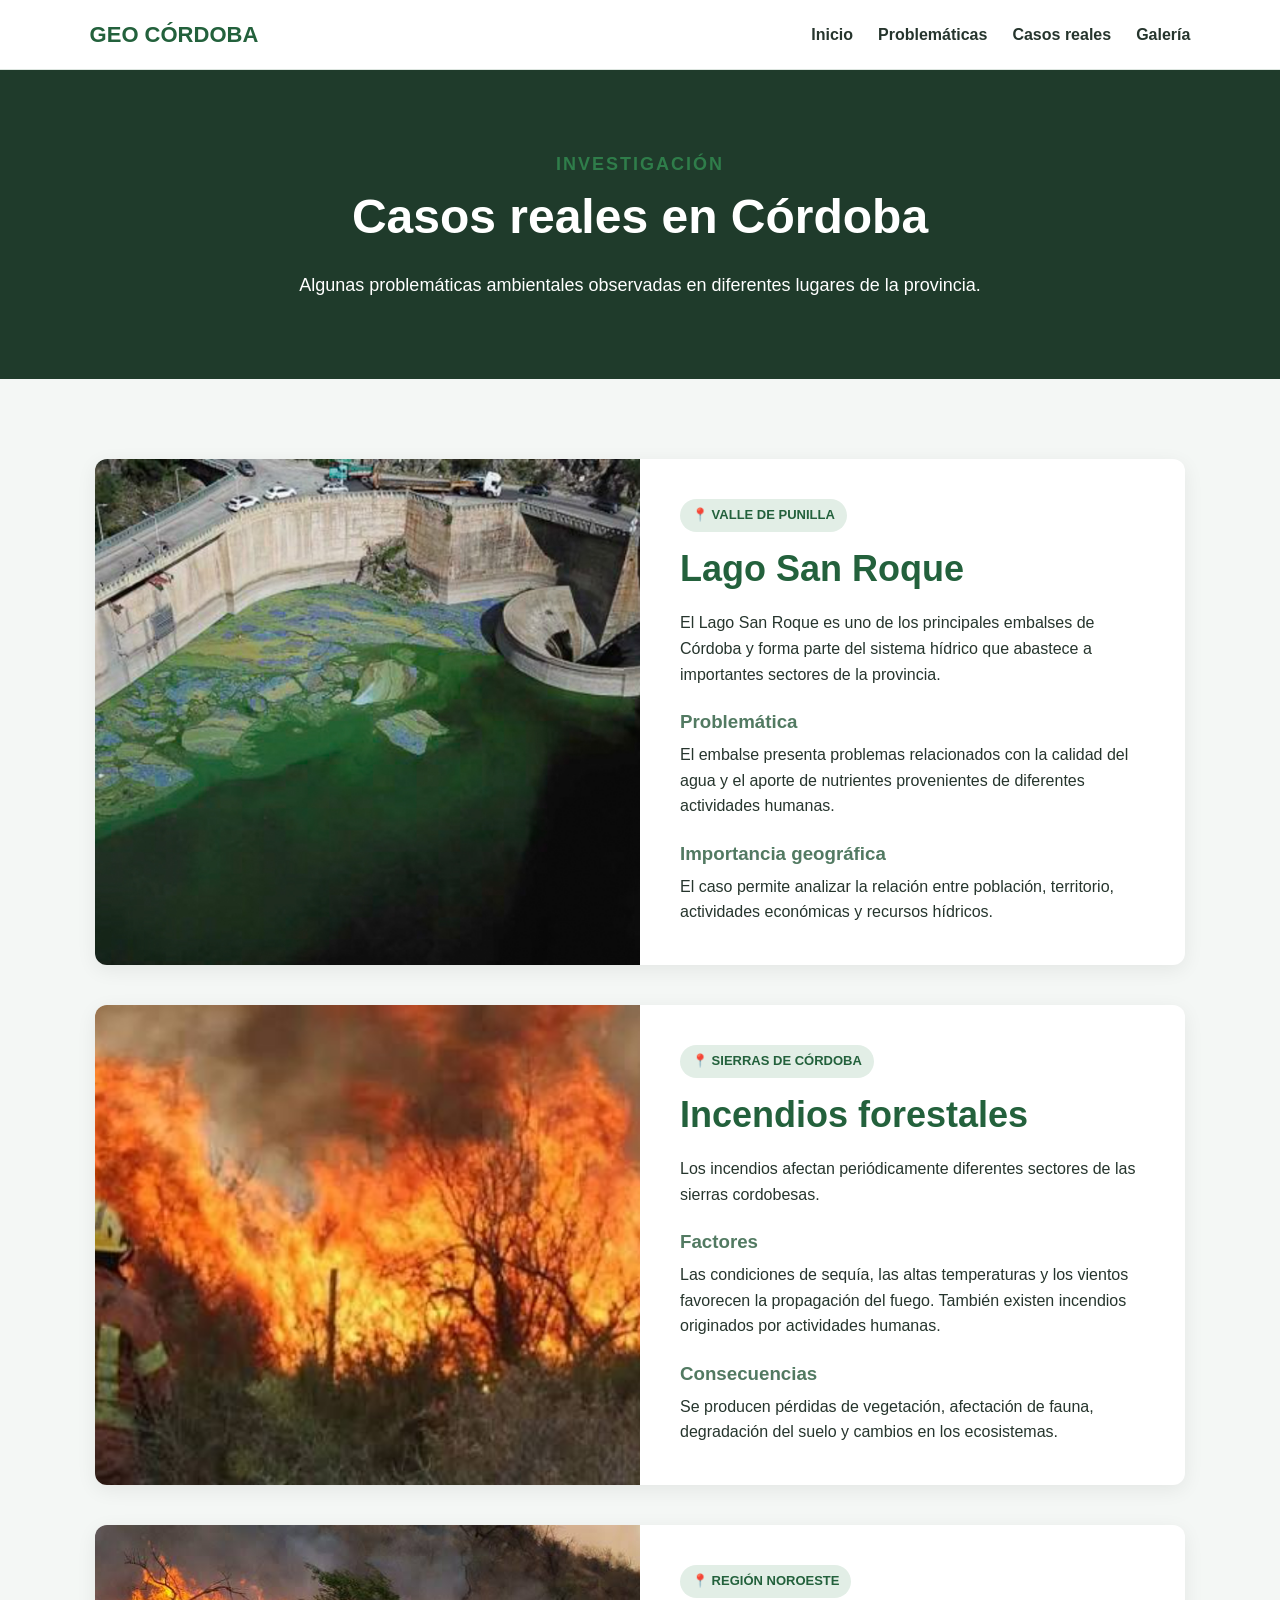
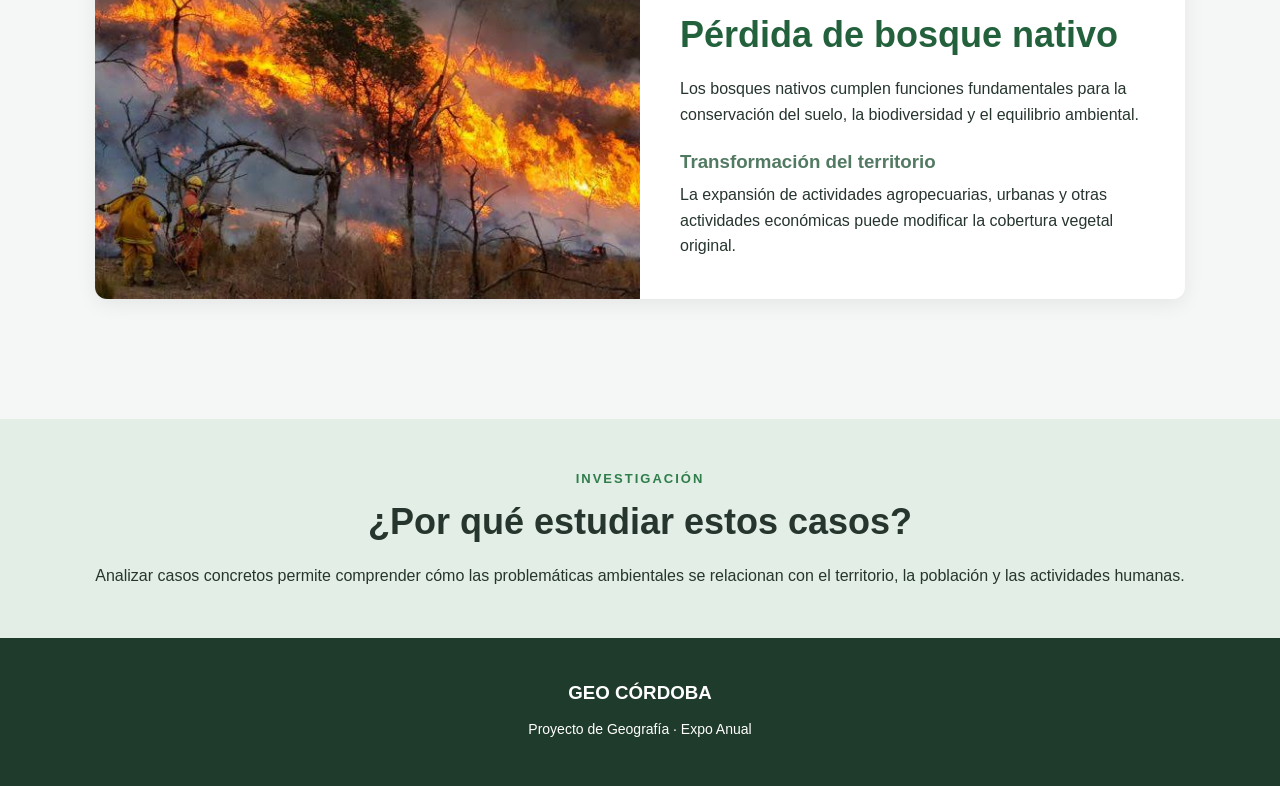
==== casos.html @ ed38b5b4 "Actualizo pagina" ====
<!DOCTYPE html>
<html lang="es">

<head>
    <meta charset="UTF-8">
    <meta name="viewport" content="width=device-width, initial-scale=1.0">

    <title>Casos Reales | Geo Córdoba</title>

    <link rel="stylesheet" href="css/estilos.css">
</head>

<body>

    <header class="encabezado">

        <div class="logo">
            GEO CÓRDOBA
        </div>

       <nav>
            <a href="index.html">Inicio</a>
            <a href="problematicas.html">Problemáticas</a>
            <a href="casos.html">Casos reales</a>
            <a href="galeria.html">Galería</a>
        </nav>

    </header>


    <main>

        <section class="titulo-pagina">

            <p class="etiqueta">
                INVESTIGACIÓN
            </p>

            <h1>
                Casos reales en Córdoba
            </h1>

            <p>
                Algunas problemáticas ambientales observadas
                en diferentes lugares de la provincia.
            </p>

        </section>


        <section class="casos">


            <article class="caso">

                <img src="img/agua.jpg"
                    alt="Lago San Roque">

                <div class="caso-contenido">

                    <span class="ubicacion">
                        📍 VALLE DE PUNILLA
                    </span>

                    <h2>
                        Lago San Roque
                    </h2>

                    <p>
                        El Lago San Roque es uno de los principales
                        embalses de Córdoba y forma parte del sistema
                        hídrico que abastece a importantes sectores
                        de la provincia.
                    </p>

                    <h3>
                        Problemática
                    </h3>

                    <p>
                        El embalse presenta problemas relacionados
                        con la calidad del agua y el aporte de nutrientes
                        provenientes de diferentes actividades humanas.
                    </p>

                    <h3>
                        Importancia geográfica
                    </h3>

                    <p>
                        El caso permite analizar la relación entre
                        población, territorio, actividades económicas
                        y recursos hídricos.
                    </p>

                </div>

            </article>


            <article class="caso">

                <img src="img/incendios.jpeg"
                    alt="Incendios en Córdoba">

                <div class="caso-contenido">

                    <span class="ubicacion">
                        📍 SIERRAS DE CÓRDOBA
                    </span>

                    <h2>
                        Incendios forestales
                    </h2>

                    <p>
                        Los incendios afectan periódicamente diferentes
                        sectores de las sierras cordobesas.
                    </p>

                    <h3>
                        Factores
                    </h3>

                    <p>
                        Las condiciones de sequía, las altas temperaturas
                        y los vientos favorecen la propagación del fuego.
                        También existen incendios originados por
                        actividades humanas.
                    </p>

                    <h3>
                        Consecuencias
                    </h3>

                    <p>
                        Se producen pérdidas de vegetación, afectación
                        de fauna, degradación del suelo y cambios
                        en los ecosistemas.
                    </p>

                </div>

            </article>


            <article class="caso">

                <img src="img/deforestacion.jpeg"
                    alt="Bosque nativo">

                <div class="caso-contenido">

                    <span class="ubicacion">
                        📍 REGIÓN NOROESTE
                    </span>

                    <h2>
                        Pérdida de bosque nativo
                    </h2>

                    <p>
                        Los bosques nativos cumplen funciones
                        fundamentales para la conservación del suelo,
                        la biodiversidad y el equilibrio ambiental.
                    </p>

                    <h3>
                        Transformación del territorio
                    </h3>

                    <p>
                        La expansión de actividades agropecuarias,
                        urbanas y otras actividades económicas puede
                        modificar la cobertura vegetal original.
                    </p>

                </div>

            </article>


        </section>


        <section class="fuentes">

            <p class="etiqueta">
                INVESTIGACIÓN
            </p>

            <h2>
                ¿Por qué estudiar estos casos?
            </h2>

            <p>
                Analizar casos concretos permite comprender cómo
                las problemáticas ambientales se relacionan con
                el territorio, la población y las actividades humanas.
            </p>

        </section>

    </main>


    <footer>

        <h3>GEO CÓRDOBA</h3>

        <p>
            Proyecto de Geografía · Expo Anual
        </p>

    </footer>

</body>

</html>
---- css/estilos.css ----
/* =========================
   CONFIGURACIÓN GENERAL
========================= */

* {
    margin: 0;
    padding: 0;
    box-sizing: border-box;
}

html {
    scroll-behavior: smooth;
}

body {
    font-family: Arial, sans-serif;
    background-color: #f4f7f5;
    color: #26352d;
    line-height: 1.6;
}

img {
    max-width: 100%;
    display: block;
}

a {
    text-decoration: none;
}


/* =========================
   ENCABEZADO
========================= */

.encabezado {
    width: 100%;
    min-height: 70px;

    display: flex;
    justify-content: space-between;
    align-items: center;

    padding: 15px 7%;

    background-color: white;

    border-bottom: 1px solid #dce5df;

    position: relative;
    z-index: 10;
}

.logo {
    font-size: 22px;
    font-weight: bold;
    color: #23613c;
}

nav {
    display: flex;
    flex-wrap: wrap;
    justify-content: center;
    gap: 25px;
}

nav a {
    color: #26352d;
    font-weight: bold;
}

nav a:hover {
    color: #2f7d4a;
}


/* =========================
   PORTADA
========================= */

.portada {
    min-height: 600px;

    display: flex;
    align-items: center;

    padding: 80px 8%;

    background-image:
        linear-gradient(
            rgba(20, 50, 35, 0.65),
            rgba(20, 50, 35, 0.65)
        ),
        url("../img/cordoba.jpeg");

    background-size: cover;
    background-position: center;

    color: white;
}

.contenido-portada {
    max-width: 700px;
}

.subtitulo {
    font-size: 14px;
    letter-spacing: 3px;
    margin-bottom: 15px;
}

.portada h1 {
    font-size: 55px;
    line-height: 1.1;
    margin-bottom: 25px;
}

.portada p {
    font-size: 18px;
    margin-bottom: 30px;
}


/* =========================
   BOTONES
========================= */

.boton {
    display: inline-block;

    padding: 13px 25px;

    background-color: #2f7d4a;
    color: white;

    border-radius: 6px;

    font-weight: bold;

    transition: 0.3s;
}

.boton:hover {
    background-color: #23613c;
    transform: translateY(-2px);
}

.secundario {
    background-color: #527a62;
}


/* =========================
   SECCIONES
========================= */

.seccion {
    max-width: 1150px;

    margin: auto;

    padding: 90px 30px;

    display: grid;
    grid-template-columns: 1fr 1fr;

    gap: 60px;

    align-items: center;
}

.texto {
    max-width: 650px;
}

.etiqueta {
    color: #2f7d4a;

    font-size: 13px;

    font-weight: bold;

    letter-spacing: 2px;

    margin-bottom: 10px;
}

h2 {
    font-size: 36px;
    line-height: 1.2;

    margin-bottom: 20px;
}

.texto p {
    margin-bottom: 15px;
}


/* =========================
   DATO DESTACADO
========================= */

.dato {
    background-color: #e2eee6;

    padding: 45px;

    border-radius: 12px;

    border-left: 6px solid #2f7d4a;
}

.dato span {
    font-size: 45px;
}

.dato h3 {
    font-size: 25px;
    margin: 15px 0;
}


/* =========================
   MAPA
========================= */

.mapa {
    max-width: 100%;

    padding-left: 8%;
    padding-right: 8%;

    background-color: white;
}

.mapa-imagen img {
    width: 100%;

    border-radius: 12px;

    box-shadow: 0 8px 25px rgba(0, 0, 0, 0.12);
}


/* =========================
   DESTACADAS
========================= */

.destacadas {
    max-width: 1150px;

    margin: auto;

    padding: 90px 30px;
}

.destacadas > h2 {
    margin-bottom: 40px;
}


/* =========================
   TARJETAS
========================= */

.tarjetas {
    display: grid;

    grid-template-columns: repeat(3, 1fr);

    gap: 25px;
}

.tarjeta {
    background-color: white;

    padding: 30px;

    border-radius: 10px;

    border: 1px solid #e1e8e3;

    transition: 0.3s;
}

.tarjeta:hover {
    transform: translateY(-6px);

    box-shadow: 0 10px 25px rgba(0, 0, 0, 0.08);
}

.icono {
    font-size: 40px;

    margin-bottom: 15px;
}

.tarjeta h3 {
    font-size: 22px;

    margin-bottom: 10px;

    color: #23613c;
}

.tarjeta .boton {
    margin-top: 15px;

    font-size: 14px;

    padding: 9px 15px;
}


/* =========================
   PÁGINAS INTERNAS
========================= */

.titulo-pagina {
    background-color: #1f3b2b;

    color: white;

    padding: 80px 8%;

    text-align: center;
}

.titulo-pagina h1 {
    font-size: 48px;

    margin-bottom: 15px;
}

.titulo-pagina p {
    max-width: 700px;

    margin: auto;

    font-size: 18px;
}


/* =========================
   PROBLEMÁTICAS
========================= */

.problemas {
    max-width: 1150px;

    margin: auto;

    padding: 80px 30px;
}

.problema {
    background-color: white;

    margin-bottom: 30px;

    border-radius: 12px;

    overflow: hidden;

    display: grid;

    grid-template-columns: 300px 1fr;

    box-shadow: 0 5px 20px rgba(0, 0, 0, 0.06);
}

.problema img {
    width: 100%;

    height: 100%;

    min-height: 280px;

    object-fit: cover;
}

.problema-contenido {
    padding: 35px;
}

.problema-contenido h2 {
    color: #23613c;

    font-size: 28px;

    margin-bottom: 15px;
}

.ubicacion {
    display: inline-block;

    margin-bottom: 15px;

    padding: 6px 12px;

    border-radius: 20px;

    background-color: #e2eee6;

    color: #23613c;

    font-size: 13px;

    font-weight: bold;
}


/* =========================
   CASOS REALES
========================= */

.casos {
    max-width: 1150px;

    margin: auto;

    padding: 80px 30px;
}

.caso {
    display: grid;

    grid-template-columns: 1fr 1fr;

    background-color: white;

    margin-bottom: 40px;

    border-radius: 12px;

    overflow: hidden;

    box-shadow: 0 5px 20px rgba(0, 0, 0, 0.07);
}

.caso img {
    width: 100%;

    height: 100%;

    min-height: 320px;

    object-fit: cover;
}

.caso-contenido {
    padding: 40px;
}

.caso-contenido h2 {
    color: #23613c;
}

.caso-contenido h3 {
    color: #527a62;

    margin-top: 20px;

    margin-bottom: 5px;
}


/* =========================
   GALERÍA
========================= */

.galeria {
    max-width: 1150px;

    margin: auto;

    padding: 80px 30px;
}

.fotos {
    display: grid;

    grid-template-columns: repeat(3, 1fr);

    gap: 20px;
}

.foto {
    background-color: white;

    border-radius: 10px;

    overflow: hidden;

    box-shadow: 0 5px 15px rgba(0, 0, 0, 0.07);
}

.foto img {
    width: 100%;

    height: 240px;

    object-fit: cover;
}

.foto p {
    padding: 15px;

    font-weight: bold;
}


/* =========================
   DATOS
========================= */

.datos {
    max-width: 1150px;

    margin: auto;

    padding: 80px 30px;
}

.dato-card {
    background-color: white;

    padding: 30px;

    border-radius: 10px;

    border-top: 5px solid #2f7d4a;

    text-align: center;
}

.dato-card span {
    display: block;

    font-size: 45px;

    margin-bottom: 10px;
}

.dato-card h3 {
    margin-bottom: 10px;

    color: #23613c;
}


/* =========================
   FUENTES
========================= */

.fuentes {
    background-color: #e2eee6;

    padding: 50px 30px;

    text-align: center;
}

.fuentes ul {
    list-style: none;

    margin-top: 20px;
}

.fuentes li {
    margin: 8px;
}


/* =========================
   FOOTER
========================= */

footer {
    background-color: #1f3b2b;

    color: white;

    text-align: center;

    padding: 40px 20px;
}

footer h3 {
    margin-bottom: 10px;
}

footer p {
    font-size: 14px;

    margin: 5px;
}


/* =========================
   CELULARES
========================= */

@media (max-width: 800px) {

    .encabezado {
        flex-direction: column;

        gap: 12px;

        padding: 15px 5%;
    }

    nav {
        gap: 15px;

        font-size: 14px;
    }

    .portada {
        min-height: 550px;

        padding: 60px 7%;
    }

    .portada h1 {
        font-size: 40px;
    }

    .portada p {
        font-size: 16px;
    }

    .seccion {
        grid-template-columns: 1fr;

        padding: 60px 25px;

        gap: 35px;
    }

    .tarjetas {
        grid-template-columns: 1fr;
    }

    .problema {
        grid-template-columns: 1fr;
    }

    .problema img {
        height: 250px;
    }

    .caso {
        grid-template-columns: 1fr;
    }

    .caso img {
        min-height: 250px;
    }

    .fotos {
        grid-template-columns: 1fr;
    }

    .titulo-pagina {
        padding: 60px 20px;
    }

    .titulo-pagina h1 {
        font-size: 38px;
    }

    h2 {
        font-size: 30px;
    }
}
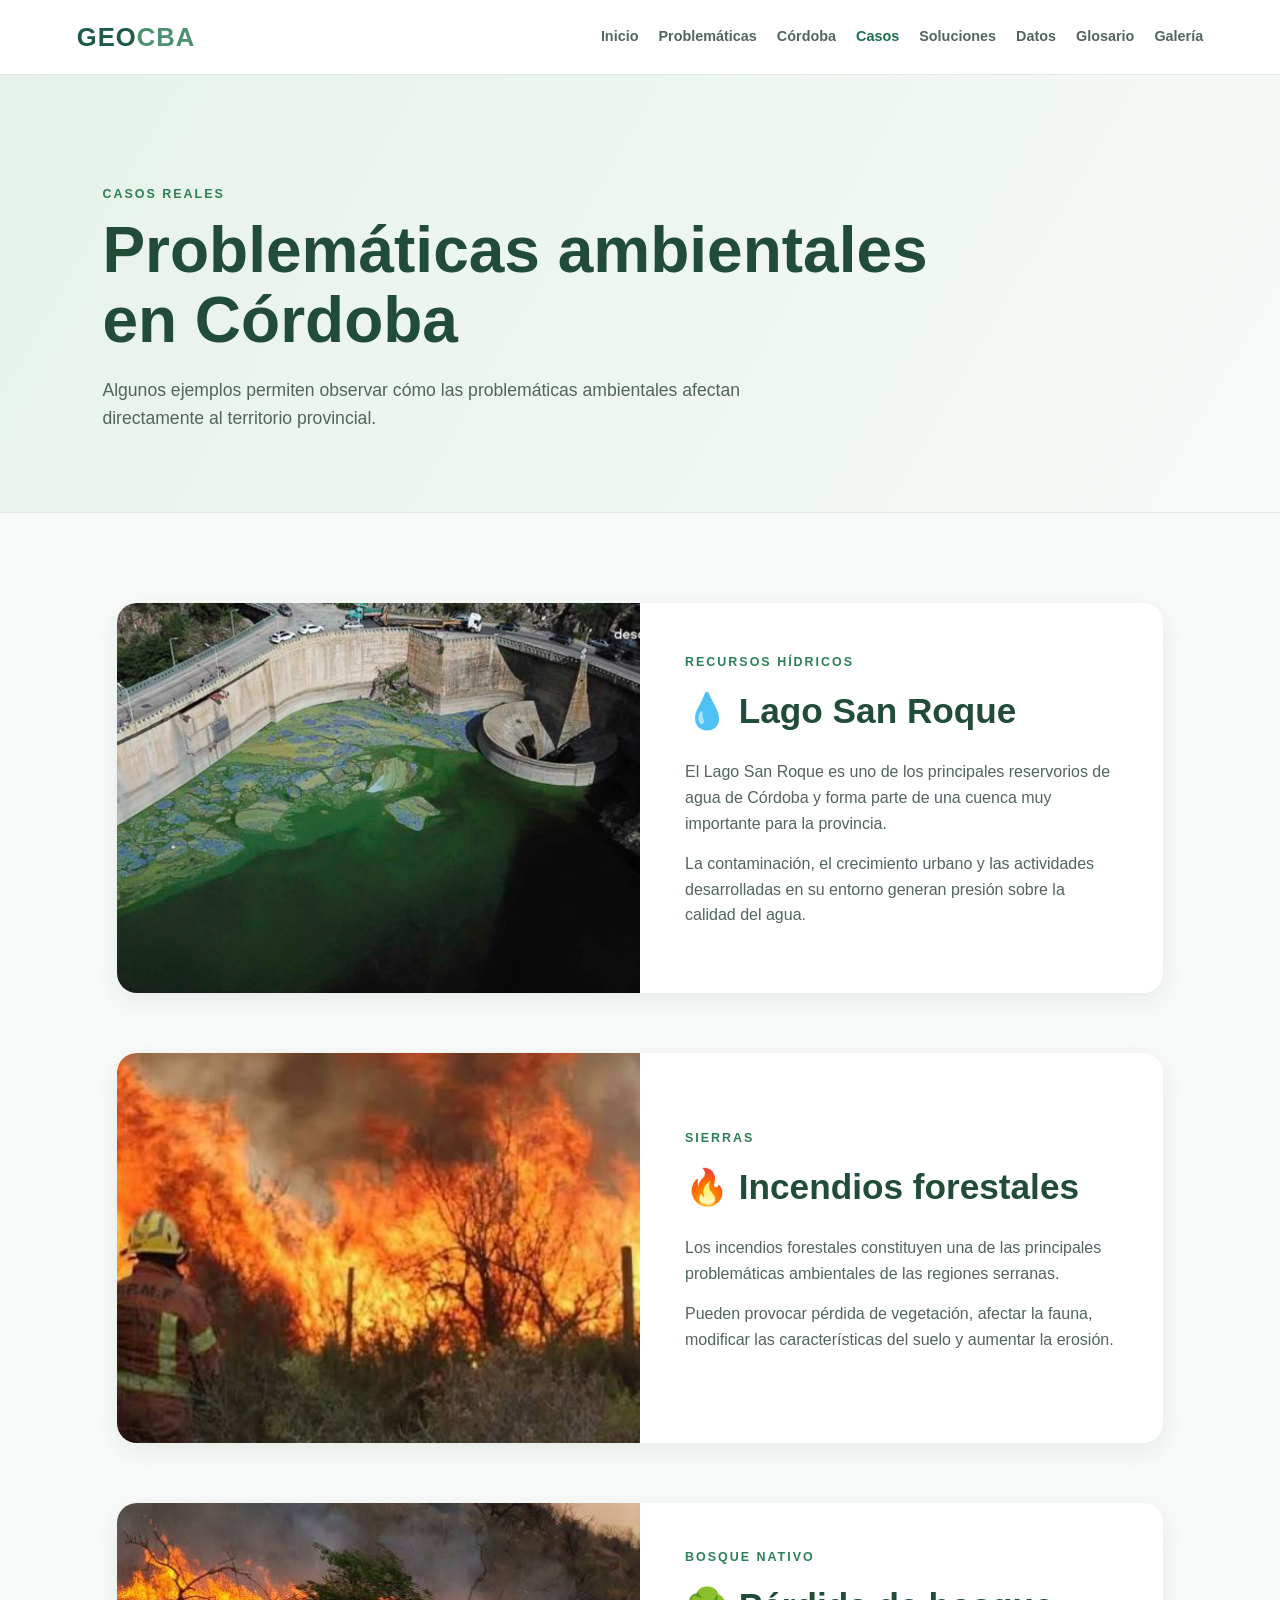
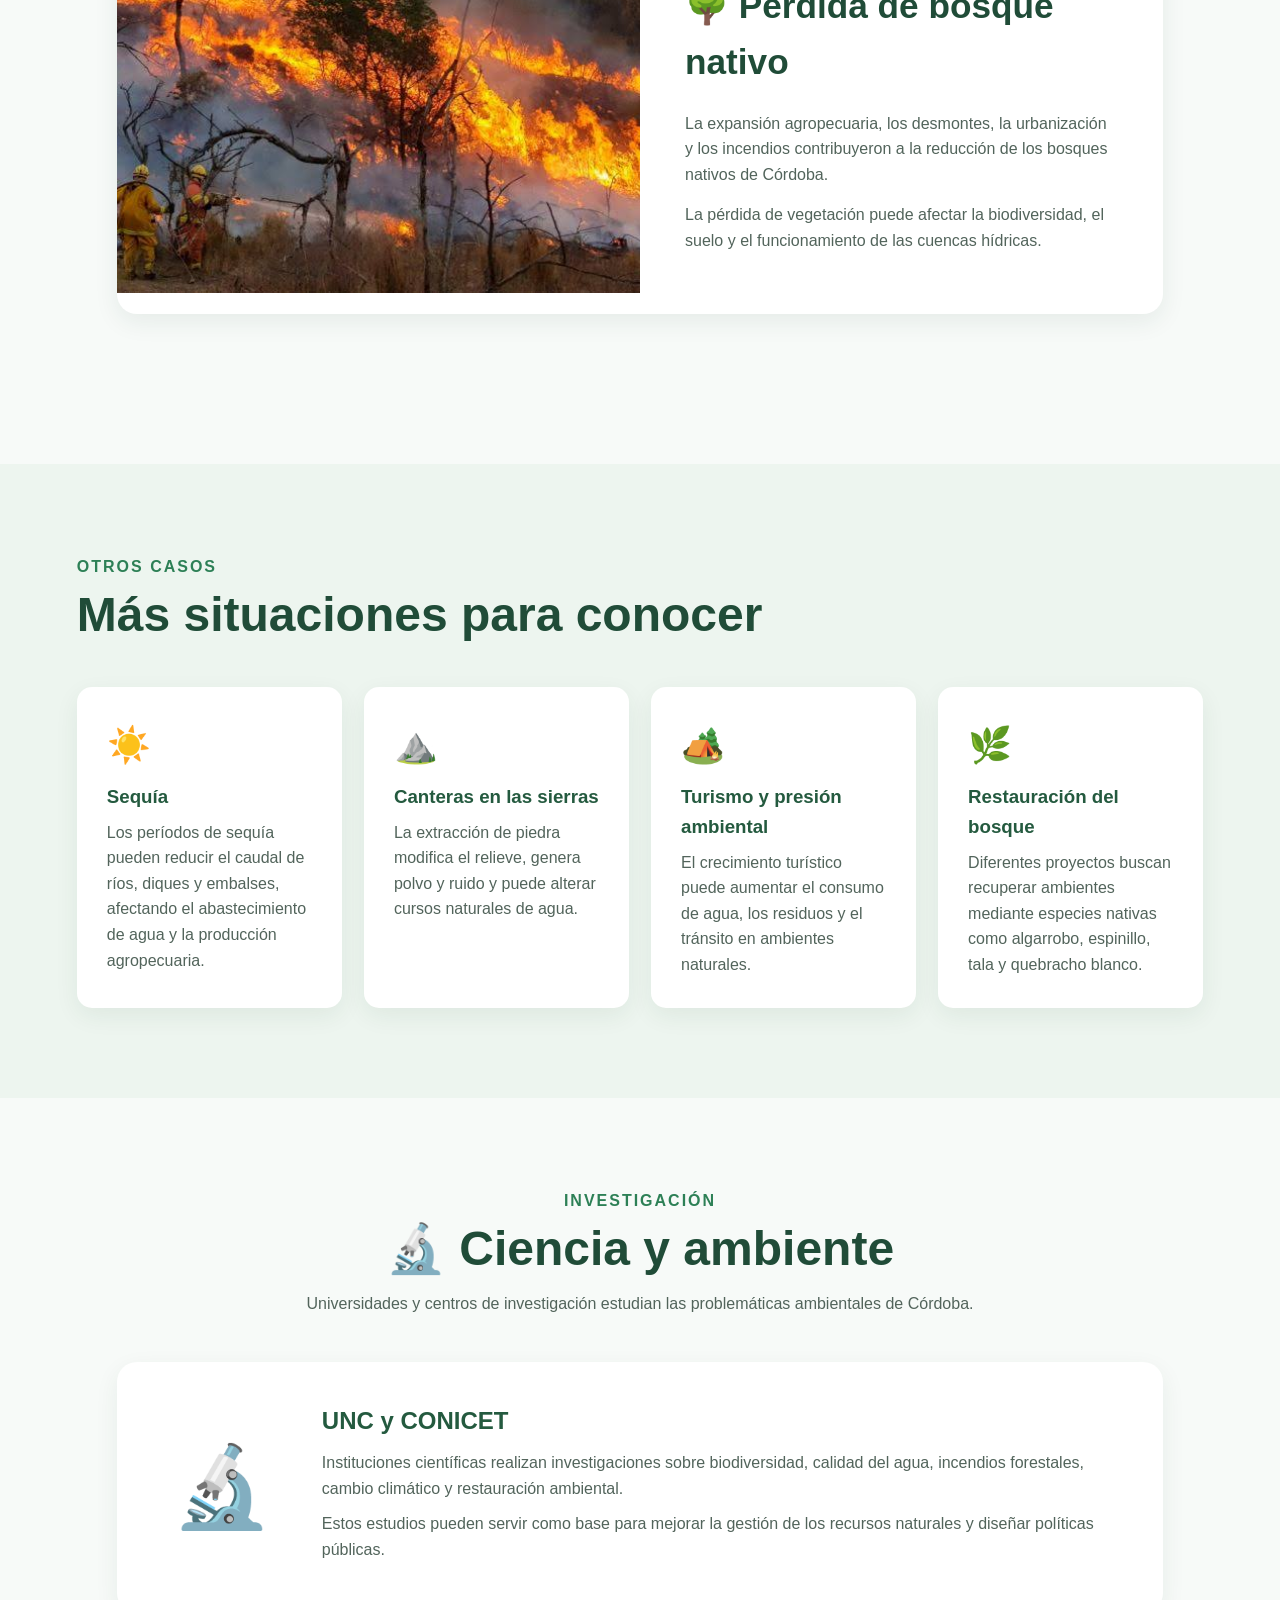
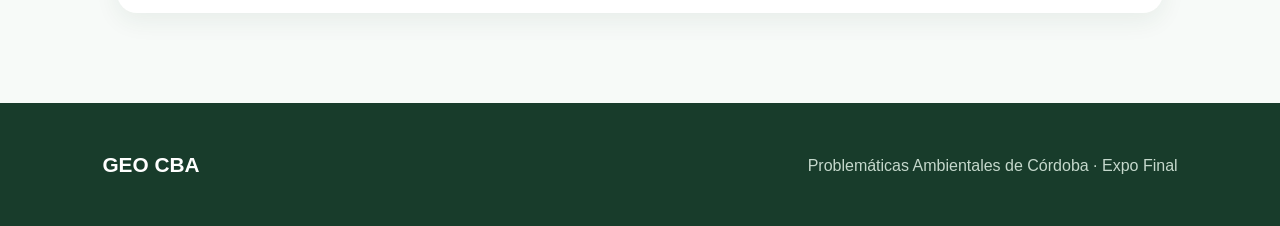
==== commit 87761924: "Actualizacion diseño y paginas" ====
--- a/casos.html
+++ b/casos.html
@@ -1,219 +1,257 @@
 <!DOCTYPE html>
 <html lang="es">
-
 <head>
     <meta charset="UTF-8">
     <meta name="viewport" content="width=device-width, initial-scale=1.0">
 
-    <title>Casos Reales | Geo Córdoba</title>
+    <title>Casos de Córdoba | GEO CBA</title>
 
     <link rel="stylesheet" href="css/estilos.css">
 </head>
 
 <body>
 
-    <header class="encabezado">
-
-        <div class="logo">
-            GEO CÓRDOBA
-        </div>
-
-       <nav>
-            <a href="index.html">Inicio</a>
-            <a href="problematicas.html">Problemáticas</a>
-            <a href="casos.html">Casos reales</a>
-            <a href="galeria.html">Galería</a>
-        </nav>
-
-    </header>
-
-
-    <main>
-
-        <section class="titulo-pagina">
-
-            <p class="etiqueta">
-                INVESTIGACIÓN
-            </p>
-
-            <h1>
-                Casos reales en Córdoba
-            </h1>
-
-            <p>
-                Algunas problemáticas ambientales observadas
-                en diferentes lugares de la provincia.
-            </p>
-
-        </section>
-
-
-        <section class="casos">
-
-
-            <article class="caso">
-
-                <img src="img/agua.jpg"
-                    alt="Lago San Roque">
-
-                <div class="caso-contenido">
-
-                    <span class="ubicacion">
-                        📍 VALLE DE PUNILLA
-                    </span>
-
-                    <h2>
-                        Lago San Roque
-                    </h2>
-
-                    <p>
-                        El Lago San Roque es uno de los principales
-                        embalses de Córdoba y forma parte del sistema
-                        hídrico que abastece a importantes sectores
-                        de la provincia.
-                    </p>
-
-                    <h3>
-                        Problemática
-                    </h3>
-
-                    <p>
-                        El embalse presenta problemas relacionados
-                        con la calidad del agua y el aporte de nutrientes
-                        provenientes de diferentes actividades humanas.
-                    </p>
-
-                    <h3>
-                        Importancia geográfica
-                    </h3>
-
-                    <p>
-                        El caso permite analizar la relación entre
-                        población, territorio, actividades económicas
-                        y recursos hídricos.
-                    </p>
-
-                </div>
-
-            </article>
-
-
-            <article class="caso">
-
-                <img src="img/incendios.jpeg"
-                    alt="Incendios en Córdoba">
-
-                <div class="caso-contenido">
-
-                    <span class="ubicacion">
-                        📍 SIERRAS DE CÓRDOBA
-                    </span>
-
-                    <h2>
-                        Incendios forestales
-                    </h2>
-
-                    <p>
-                        Los incendios afectan periódicamente diferentes
-                        sectores de las sierras cordobesas.
-                    </p>
-
-                    <h3>
-                        Factores
-                    </h3>
-
-                    <p>
-                        Las condiciones de sequía, las altas temperaturas
-                        y los vientos favorecen la propagación del fuego.
-                        También existen incendios originados por
-                        actividades humanas.
-                    </p>
-
-                    <h3>
-                        Consecuencias
-                    </h3>
-
-                    <p>
-                        Se producen pérdidas de vegetación, afectación
-                        de fauna, degradación del suelo y cambios
-                        en los ecosistemas.
-                    </p>
-
-                </div>
-
-            </article>
-
-
-            <article class="caso">
-
-                <img src="img/deforestacion.jpeg"
-                    alt="Bosque nativo">
-
-                <div class="caso-contenido">
-
-                    <span class="ubicacion">
-                        📍 REGIÓN NOROESTE
-                    </span>
-
-                    <h2>
-                        Pérdida de bosque nativo
-                    </h2>
-
-                    <p>
-                        Los bosques nativos cumplen funciones
-                        fundamentales para la conservación del suelo,
-                        la biodiversidad y el equilibrio ambiental.
-                    </p>
-
-                    <h3>
-                        Transformación del territorio
-                    </h3>
-
-                    <p>
-                        La expansión de actividades agropecuarias,
-                        urbanas y otras actividades económicas puede
-                        modificar la cobertura vegetal original.
-                    </p>
-
-                </div>
-
-            </article>
-
-
-        </section>
-
-
-        <section class="fuentes">
-
-            <p class="etiqueta">
-                INVESTIGACIÓN
-            </p>
-
-            <h2>
-                ¿Por qué estudiar estos casos?
-            </h2>
-
-            <p>
-                Analizar casos concretos permite comprender cómo
-                las problemáticas ambientales se relacionan con
-                el territorio, la población y las actividades humanas.
-            </p>
-
-        </section>
-
-    </main>
-
-
-    <footer>
-
-        <h3>GEO CÓRDOBA</h3>
+<header class="header">
+
+    <div class="logo">GEO<span>CBA</span></div>
+
+    <nav class="nav">
+        <a href="index.html">Inicio</a>
+        <a href="problematicas.html">Problemáticas</a>
+        <a href="cordoba.html">Córdoba</a>
+        <a href="casos.html" class="activo">Casos</a>
+        <a href="soluciones.html">Soluciones</a>
+        <a href="datos.html">Datos</a>
+        <a href="glosario.html">Glosario</a>
+        <a href="galeria.html">Galería</a>
+    </nav>
+
+</header>
+
+
+<main>
+
+<section class="cabecera-pagina">
+
+    <p class="etiqueta">CASOS REALES</p>
+
+    <h1>Problemáticas ambientales en Córdoba</h1>
+
+    <p>
+        Algunos ejemplos permiten observar cómo las problemáticas
+        ambientales afectan directamente al territorio provincial.
+    </p>
+
+</section>
+
+
+<section class="seccion">
+
+    <article class="caso">
+
+        <img src="img/agua.jpg" alt="Agua en Córdoba">
+
+        <div class="caso-contenido">
+
+            <span class="etiqueta">RECURSOS HÍDRICOS</span>
+
+            <h2>💧 Lago San Roque</h2>
+
+            <p>
+                El Lago San Roque es uno de los principales reservorios
+                de agua de Córdoba y forma parte de una cuenca muy
+                importante para la provincia.
+            </p>
+
+            <p>
+                La contaminación, el crecimiento urbano y las actividades
+                desarrolladas en su entorno generan presión sobre la calidad
+                del agua.
+            </p>
+
+        </div>
+
+    </article>
+
+
+    <article class="caso">
+
+        <img src="img/incendios.jpeg" alt="Incendios forestales">
+
+        <div class="caso-contenido">
+
+            <span class="etiqueta">SIERRAS</span>
+
+            <h2>🔥 Incendios forestales</h2>
+
+            <p>
+                Los incendios forestales constituyen una de las principales
+                problemáticas ambientales de las regiones serranas.
+            </p>
+
+            <p>
+                Pueden provocar pérdida de vegetación, afectar la fauna,
+                modificar las características del suelo y aumentar la erosión.
+            </p>
+
+        </div>
+
+    </article>
+
+
+    <article class="caso">
+
+        <img src="img/deforestacion.jpeg" alt="Deforestación">
+
+        <div class="caso-contenido">
+
+            <span class="etiqueta">BOSQUE NATIVO</span>
+
+            <h2>🌳 Pérdida de bosque nativo</h2>
+
+            <p>
+                La expansión agropecuaria, los desmontes, la urbanización
+                y los incendios contribuyeron a la reducción de los bosques
+                nativos de Córdoba.
+            </p>
+
+            <p>
+                La pérdida de vegetación puede afectar la biodiversidad,
+                el suelo y el funcionamiento de las cuencas hídricas.
+            </p>
+
+        </div>
+
+    </article>
+
+</section>
+
+
+<section class="seccion fondo-claro">
+
+    <div class="titulo-seccion">
+
+        <p class="etiqueta">OTROS CASOS</p>
+
+        <h2>Más situaciones para conocer</h2>
+
+    </div>
+
+
+    <div class="tarjetas">
+
+        <article class="tarjeta-simple">
+
+            <span>☀️</span>
+
+            <h3>Sequía</h3>
+
+            <p>
+                Los períodos de sequía pueden reducir el caudal de ríos,
+                diques y embalses, afectando el abastecimiento de agua
+                y la producción agropecuaria.
+            </p>
+
+        </article>
+
+
+        <article class="tarjeta-simple">
+
+            <span>⛰️</span>
+
+            <h3>Canteras en las sierras</h3>
+
+            <p>
+                La extracción de piedra modifica el relieve, genera polvo
+                y ruido y puede alterar cursos naturales de agua.
+            </p>
+
+        </article>
+
+
+        <article class="tarjeta-simple">
+
+            <span>🏕️</span>
+
+            <h3>Turismo y presión ambiental</h3>
+
+            <p>
+                El crecimiento turístico puede aumentar el consumo de agua,
+                los residuos y el tránsito en ambientes naturales.
+            </p>
+
+        </article>
+
+
+        <article class="tarjeta-simple">
+
+            <span>🌿</span>
+
+            <h3>Restauración del bosque</h3>
+
+            <p>
+                Diferentes proyectos buscan recuperar ambientes mediante
+                especies nativas como algarrobo, espinillo, tala y quebracho blanco.
+            </p>
+
+        </article>
+
+    </div>
+
+</section>
+
+
+<section class="seccion">
+
+    <div class="titulo-seccion centrado">
+
+        <p class="etiqueta">INVESTIGACIÓN</p>
+
+        <h2>🔬 Ciencia y ambiente</h2>
 
         <p>
-            Proyecto de Geografía · Expo Anual
+            Universidades y centros de investigación estudian las
+            problemáticas ambientales de Córdoba.
         </p>
 
-    </footer>
+    </div>
+
+
+    <div class="info-destacada">
+
+        <div class="icono-grande">🔬</div>
+
+        <div>
+
+            <h3>UNC y CONICET</h3>
+
+            <p>
+                Instituciones científicas realizan investigaciones sobre
+                biodiversidad, calidad del agua, incendios forestales,
+                cambio climático y restauración ambiental.
+            </p>
+
+            <p>
+                Estos estudios pueden servir como base para mejorar la
+                gestión de los recursos naturales y diseñar políticas públicas.
+            </p>
+
+        </div>
+
+    </div>
+
+</section>
+
+</main>
+
+
+<footer class="footer">
+
+    <strong>GEO CBA</strong>
+
+    <p>Problemáticas Ambientales de Córdoba · Expo Final</p>
+
+</footer>
 
 </body>
-
 </html>
--- a/css/estilos.css
+++ b/css/estilos.css
@@ -1,6 +1,10 @@
-/* =========================
-   CONFIGURACIÓN GENERAL
-========================= */
+/* =========================================
+   GEO CBA - PROBLEMÁTICAS AMBIENTALES
+   ESTILOS GENERALES
+========================================= */
+
+
+/* ---------- CONFIGURACIÓN GENERAL ---------- */
 
 * {
     margin: 0;
@@ -13,9 +17,9 @@
 }
 
 body {
-    font-family: Arial, sans-serif;
-    background-color: #f4f7f5;
-    color: #26352d;
+    font-family: Arial, Helvetica, sans-serif;
+    background-color: #f7faf8;
+    color: #24352d;
     line-height: 1.6;
 }
 
@@ -26,653 +30,907 @@
 
 a {
     text-decoration: none;
-}
-
-
-/* =========================
-   ENCABEZADO
-========================= */
-
-.encabezado {
+    color: inherit;
+}
+
+p {
+    color: #52645b;
+}
+
+
+/* ---------- HEADER ---------- */
+
+.header {
     width: 100%;
-    min-height: 70px;
-
-    display: flex;
-    justify-content: space-between;
-    align-items: center;
-
-    padding: 15px 7%;
-
-    background-color: white;
-
-    border-bottom: 1px solid #dce5df;
-
-    position: relative;
-    z-index: 10;
-}
-
-.logo {
-    font-size: 22px;
-    font-weight: bold;
-    color: #23613c;
-}
-
-nav {
-    display: flex;
-    flex-wrap: wrap;
-    justify-content: center;
-    gap: 25px;
-}
-
-nav a {
-    color: #26352d;
-    font-weight: bold;
-}
-
-nav a:hover {
-    color: #2f7d4a;
-}
-
-
-/* =========================
-   PORTADA
-========================= */
-
-.portada {
-    min-height: 600px;
+    min-height: 75px;
+    padding: 0 6%;
+    background-color: #ffffff;
 
     display: flex;
     align-items: center;
+    justify-content: space-between;
+
+    border-bottom: 1px solid #e1e9e4;
+
+    position: sticky;
+    top: 0;
+    z-index: 1000;
+}
+
+.logo {
+    font-size: 1.6rem;
+    font-weight: 800;
+    letter-spacing: 1px;
+    color: #1d5c43;
+}
+
+.logo span {
+    color: #4d9270;
+}
+
+.nav {
+    display: flex;
+    align-items: center;
+    gap: 20px;
+    flex-wrap: wrap;
+}
+
+.nav a {
+    font-size: 0.9rem;
+    font-weight: 600;
+    color: #53655c;
+    transition: 0.3s;
+}
+
+.nav a:hover {
+    color: #287452;
+}
+
+.nav a.activo {
+    color: #1d704b;
+}
+
+
+/* ---------- HERO ---------- */
+
+.hero {
+    min-height: 650px;
+
+    display: flex;
+    align-items: center;
 
     padding: 80px 8%;
 
-    background-image:
+    background:
         linear-gradient(
-            rgba(20, 50, 35, 0.65),
-            rgba(20, 50, 35, 0.65)
+            90deg,
+            rgba(14, 45, 32, 0.88),
+            rgba(14, 45, 32, 0.58),
+            rgba(14, 45, 32, 0.25)
         ),
         url("../img/cordoba.jpeg");
 
     background-size: cover;
     background-position: center;
-
+}
+
+.hero-contenido {
+    max-width: 720px;
     color: white;
 }
 
-.contenido-portada {
-    max-width: 700px;
-}
-
-.subtitulo {
-    font-size: 14px;
-    letter-spacing: 3px;
-    margin-bottom: 15px;
-}
-
-.portada h1 {
-    font-size: 55px;
-    line-height: 1.1;
-    margin-bottom: 25px;
-}
-
-.portada p {
-    font-size: 18px;
-    margin-bottom: 30px;
-}
-
-
-/* =========================
-   BOTONES
-========================= */
+.hero .etiqueta {
+    color: #b9e1ca;
+}
+
+.hero h1 {
+    font-size: clamp(2.5rem, 6vw, 5rem);
+    line-height: 1.05;
+    margin: 15px 0 25px;
+    color: white;
+}
+
+.hero h1 span {
+    color: #b8e0c8;
+}
+
+.hero p {
+    color: #edf7f1;
+    font-size: 1.1rem;
+    max-width: 650px;
+}
+
+
+/* ---------- BOTONES ---------- */
+
+.botones {
+    display: flex;
+    gap: 15px;
+    margin-top: 30px;
+    flex-wrap: wrap;
+}
 
 .boton {
     display: inline-block;
 
-    padding: 13px 25px;
-
-    background-color: #2f7d4a;
+    background-color: #26744e;
     color: white;
 
-    border-radius: 6px;
-
+    padding: 13px 23px;
+
+    border-radius: 8px;
+
+    font-weight: 700;
+
+    transition: 0.3s;
+}
+
+.boton:hover {
+    background-color: #195c3b;
+    transform: translateY(-2px);
+}
+
+.boton-secundario {
+    background-color: rgba(255,255,255,0.12);
+    border: 1px solid rgba(255,255,255,0.6);
+}
+
+.boton-secundario:hover {
+    background-color: white;
+    color: #24583e;
+}
+
+
+/* ---------- SECCIONES ---------- */
+
+.seccion {
+    width: 100%;
+    max-width: 1200px;
+
+    margin: auto;
+
+    padding: 90px 6%;
+}
+
+.fondo-claro {
+    max-width: none;
+    background-color: #edf5ef;
+
+    padding-left: 6%;
+    padding-right: 6%;
+}
+
+.titulo-seccion {
+    max-width: 750px;
+    margin-bottom: 45px;
+}
+
+.titulo-seccion.centrado {
+    margin-left: auto;
+    margin-right: auto;
+    text-align: center;
+}
+
+.titulo-seccion h2 {
+    color: #204c38;
+    font-size: clamp(2rem, 4vw, 3rem);
+    line-height: 1.15;
+    margin: 8px 0 15px;
+}
+
+.titulo-seccion p {
+    font-size: 1rem;
+}
+
+.etiqueta {
+    color: #2d8056;
+    font-size: 0.78rem;
+    font-weight: 800;
+    letter-spacing: 2px;
+}
+
+
+/* ---------- INTRODUCCIÓN ---------- */
+
+.introduccion {
+    display: grid;
+    grid-template-columns: 1.5fr 1fr;
+    gap: 50px;
+    align-items: center;
+}
+
+.introduccion p {
+    margin-bottom: 15px;
+}
+
+.dato-destacado {
+    background-color: white;
+    padding: 35px;
+    border-radius: 18px;
+
+    border-left: 5px solid #3b8b61;
+
+    box-shadow: 0 10px 30px rgba(35, 70, 52, 0.08);
+}
+
+.dato-destacado span {
+    display: block;
+    font-size: 3rem;
+    margin-bottom: 10px;
+}
+
+.dato-destacado strong {
+    display: block;
+    color: #245b40;
+    font-size: 1.4rem;
+    margin-bottom: 8px;
+}
+
+
+/* ---------- TARJETAS ---------- */
+
+.tarjetas {
+    display: grid;
+    grid-template-columns: repeat(4, 1fr);
+    gap: 22px;
+}
+
+.tarjeta {
+    background-color: white;
+    border-radius: 15px;
+    overflow: hidden;
+
+    box-shadow: 0 8px 25px rgba(31, 70, 48, 0.08);
+
+    transition: 0.3s;
+}
+
+.tarjeta:hover {
+    transform: translateY(-6px);
+    box-shadow: 0 15px 35px rgba(31, 70, 48, 0.13);
+}
+
+.tarjeta img {
+    width: 100%;
+    height: 190px;
+    object-fit: cover;
+}
+
+.tarjeta-contenido {
+    padding: 22px;
+}
+
+.tarjeta-contenido > span {
+    font-size: 1.8rem;
+}
+
+.tarjeta h3 {
+    color: #245a3f;
+    margin: 7px 0;
+}
+
+.tarjeta p {
+    font-size: 0.92rem;
+    margin-bottom: 15px;
+}
+
+.tarjeta a {
+    color: #28754f;
+    font-weight: 700;
+    font-size: 0.9rem;
+}
+
+.tarjeta-simple {
+    background-color: white;
+
+    padding: 30px;
+
+    border-radius: 15px;
+
+    box-shadow: 0 8px 25px rgba(31, 70, 48, 0.07);
+
+    transition: 0.3s;
+}
+
+.tarjeta-simple:hover {
+    transform: translateY(-5px);
+}
+
+.tarjeta-simple span {
+    font-size: 2.2rem;
+}
+
+.tarjeta-simple h3 {
+    color: #245a3f;
+    margin: 8px 0;
+}
+
+
+/* ---------- CONEXIONES ---------- */
+
+.conexion {
+    display: flex;
+    flex-direction: column;
+    align-items: center;
+    gap: 12px;
+}
+
+.conexion-item {
+    width: min(500px, 90%);
+
+    display: flex;
+    align-items: center;
+    gap: 15px;
+
+    background-color: white;
+
+    padding: 18px 25px;
+
+    border-radius: 12px;
+
+    box-shadow: 0 5px 20px rgba(35, 70, 52, 0.07);
+}
+
+.conexion-item span {
+    font-size: 1.8rem;
+}
+
+.conexion-item strong {
+    color: #285c42;
+}
+
+.flecha {
+    color: #3b8b61;
+    font-size: 1.6rem;
     font-weight: bold;
-
-    transition: 0.3s;
-}
-
-.boton:hover {
-    background-color: #23613c;
-    transform: translateY(-2px);
-}
-
-.secundario {
-    background-color: #527a62;
-}
-
-
-/* =========================
-   SECCIONES
-========================= */
-
-.seccion {
-    max-width: 1150px;
-
-    margin: auto;
-
-    padding: 90px 30px;
-
+}
+
+
+/* ---------- CÓRDOBA PREVIEW ---------- */
+
+.cordoba-preview {
     display: grid;
     grid-template-columns: 1fr 1fr;
-
     gap: 60px;
-
     align-items: center;
 }
 
-.texto {
-    max-width: 650px;
-}
-
-.etiqueta {
-    color: #2f7d4a;
-
-    font-size: 13px;
-
-    font-weight: bold;
-
-    letter-spacing: 2px;
-
+.imagen-cordoba img {
+    width: 100%;
+    height: 420px;
+    object-fit: cover;
+    border-radius: 20px;
+}
+
+.cordoba-preview h2 {
+    color: #204c38;
+    font-size: 2.5rem;
+    margin: 10px 0 20px;
+}
+
+.cordoba-preview p {
+    margin-bottom: 15px;
+}
+
+.margen-arriba {
+    margin-top: 35px;
+}
+
+
+/* ---------- CABECERA DE PÁGINAS ---------- */
+
+.cabecera-pagina {
+    padding: 110px 8% 80px;
+
+    background:
+        linear-gradient(
+            120deg,
+            #e6f2e9,
+            #f7faf8
+        );
+
+    border-bottom: 1px solid #dce9df;
+}
+
+.cabecera-pagina h1 {
+    max-width: 900px;
+
+    color: #204c38;
+
+    font-size: clamp(2.3rem, 5vw, 4rem);
+
+    line-height: 1.1;
+
+    margin: 10px 0 20px;
+}
+
+.cabecera-pagina p:not(.etiqueta) {
+    max-width: 700px;
+    font-size: 1.1rem;
+}
+
+
+/* ---------- LISTA DE PROBLEMÁTICAS ---------- */
+
+.lista-problematicas {
+    display: grid;
+    gap: 18px;
+}
+
+.problematica {
+    display: grid;
+    grid-template-columns: 70px 1fr;
+    gap: 20px;
+
+    padding: 28px;
+
+    background-color: white;
+
+    border-radius: 15px;
+
+    box-shadow: 0 6px 20px rgba(31, 70, 48, 0.06);
+
+    transition: 0.3s;
+}
+
+.problematica:hover {
+    transform: translateX(5px);
+}
+
+.problematica > span {
+    font-size: 2.5rem;
+}
+
+.problematica h3 {
+    color: #245a3f;
+    margin-bottom: 5px;
+}
+
+.problematica p {
+    max-width: 900px;
+}
+
+
+/* ---------- DOS COLUMNAS ---------- */
+
+.dos-columnas {
+    display: grid;
+    grid-template-columns: 1fr 1fr;
+
+    gap: 60px;
+
+    align-items: center;
+}
+
+.dos-columnas h2 {
+    color: #204c38;
+    font-size: 2.8rem;
+    margin: 10px 0 20px;
+}
+
+.dos-columnas p {
+    margin-bottom: 15px;
+}
+
+.imagen-redonda {
+    width: 100%;
+    height: 430px;
+    object-fit: cover;
+    border-radius: 20px;
+}
+
+
+/* ---------- INFORMACIÓN DESTACADA ---------- */
+
+.info-destacada {
+    display: grid;
+    grid-template-columns: 130px 1fr;
+    gap: 35px;
+
+    align-items: center;
+
+    background-color: white;
+
+    padding: 40px;
+
+    border-radius: 20px;
+
+    box-shadow: 0 8px 25px rgba(31, 70, 48, 0.07);
+}
+
+.icono-grande {
+    font-size: 5rem;
+    text-align: center;
+}
+
+.info-destacada h3 {
+    color: #245a3f;
+    font-size: 1.5rem;
     margin-bottom: 10px;
 }
 
-h2 {
-    font-size: 36px;
-    line-height: 1.2;
-
-    margin-bottom: 20px;
-}
-
-.texto p {
-    margin-bottom: 15px;
-}
-
-
-/* =========================
-   DATO DESTACADO
-========================= */
-
-.dato {
-    background-color: #e2eee6;
-
-    padding: 45px;
+.info-destacada p {
+    margin-bottom: 10px;
+}
+
+
+/* ---------- CONEXIÓN HORIZONTAL ---------- */
+
+.conexion-horizontal {
+    display: flex;
+    justify-content: center;
+    align-items: center;
+    gap: 25px;
+
+    text-align: center;
+
+    margin-bottom: 40px;
+}
+
+.conexion-horizontal > div:not(.flecha) {
+    background-color: white;
+
+    width: 220px;
+
+    padding: 25px;
+
+    border-radius: 15px;
+
+    box-shadow: 0 6px 20px rgba(31, 70, 48, 0.07);
+}
+
+.conexion-horizontal span {
+    display: block;
+    font-size: 2.5rem;
+    margin-bottom: 8px;
+}
+
+.conexion-horizontal strong {
+    display: block;
+    color: #245a3f;
+    margin-bottom: 5px;
+}
+
+.aviso {
+    background-color: #e3f0e6;
+
+    padding: 25px;
 
     border-radius: 12px;
 
-    border-left: 6px solid #2f7d4a;
-}
-
-.dato span {
-    font-size: 45px;
-}
-
-.dato h3 {
-    font-size: 25px;
-    margin: 15px 0;
-}
-
-
-/* =========================
-   MAPA
-========================= */
-
-.mapa {
-    max-width: 100%;
-
-    padding-left: 8%;
-    padding-right: 8%;
-
-    background-color: white;
-}
-
-.mapa-imagen img {
-    width: 100%;
-
-    border-radius: 12px;
-
-    box-shadow: 0 8px 25px rgba(0, 0, 0, 0.12);
-}
-
-
-/* =========================
-   DESTACADAS
-========================= */
-
-.destacadas {
-    max-width: 1150px;
-
-    margin: auto;
-
-    padding: 90px 30px;
-}
-
-.destacadas > h2 {
-    margin-bottom: 40px;
-}
-
-
-/* =========================
-   TARJETAS
-========================= */
-
-.tarjetas {
-    display: grid;
-
-    grid-template-columns: repeat(3, 1fr);
-
-    gap: 25px;
-}
-
-.tarjeta {
-    background-color: white;
-
-    padding: 30px;
-
-    border-radius: 10px;
-
-    border: 1px solid #e1e8e3;
-
-    transition: 0.3s;
-}
-
-.tarjeta:hover {
-    transform: translateY(-6px);
-
-    box-shadow: 0 10px 25px rgba(0, 0, 0, 0.08);
-}
-
-.icono {
-    font-size: 40px;
-
-    margin-bottom: 15px;
-}
-
-.tarjeta h3 {
-    font-size: 22px;
-
-    margin-bottom: 10px;
-
-    color: #23613c;
-}
-
-.tarjeta .boton {
-    margin-top: 15px;
-
-    font-size: 14px;
-
-    padding: 9px 15px;
-}
-
-
-/* =========================
-   PÁGINAS INTERNAS
-========================= */
-
-.titulo-pagina {
-    background-color: #1f3b2b;
-
-    color: white;
-
-    padding: 80px 8%;
-
-    text-align: center;
-}
-
-.titulo-pagina h1 {
-    font-size: 48px;
-
-    margin-bottom: 15px;
-}
-
-.titulo-pagina p {
-    max-width: 700px;
-
-    margin: auto;
-
-    font-size: 18px;
-}
-
-
-/* =========================
-   PROBLEMÁTICAS
-========================= */
-
-.problemas {
-    max-width: 1150px;
-
-    margin: auto;
-
-    padding: 80px 30px;
-}
-
-.problema {
-    background-color: white;
-
-    margin-bottom: 30px;
-
-    border-radius: 12px;
-
-    overflow: hidden;
-
-    display: grid;
-
-    grid-template-columns: 300px 1fr;
-
-    box-shadow: 0 5px 20px rgba(0, 0, 0, 0.06);
-}
-
-.problema img {
-    width: 100%;
-
-    height: 100%;
-
-    min-height: 280px;
-
-    object-fit: cover;
-}
-
-.problema-contenido {
-    padding: 35px;
-}
-
-.problema-contenido h2 {
-    color: #23613c;
-
-    font-size: 28px;
-
-    margin-bottom: 15px;
-}
-
-.ubicacion {
-    display: inline-block;
-
-    margin-bottom: 15px;
-
-    padding: 6px 12px;
-
-    border-radius: 20px;
-
-    background-color: #e2eee6;
-
-    color: #23613c;
-
-    font-size: 13px;
-
-    font-weight: bold;
-}
-
-
-/* =========================
-   CASOS REALES
-========================= */
-
-.casos {
-    max-width: 1150px;
-
-    margin: auto;
-
-    padding: 80px 30px;
-}
+    border-left: 5px solid #36815a;
+}
+
+.aviso strong {
+    color: #245a3f;
+}
+
+
+/* ---------- CASOS ---------- */
 
 .caso {
     display: grid;
-
     grid-template-columns: 1fr 1fr;
 
+    margin-bottom: 60px;
+
     background-color: white;
 
-    margin-bottom: 40px;
-
-    border-radius: 12px;
+    border-radius: 20px;
 
     overflow: hidden;
 
-    box-shadow: 0 5px 20px rgba(0, 0, 0, 0.07);
+    box-shadow: 0 8px 25px rgba(31, 70, 48, 0.08);
 }
 
 .caso img {
     width: 100%;
-
-    height: 100%;
-
-    min-height: 320px;
-
+    height: 390px;
     object-fit: cover;
 }
 
 .caso-contenido {
-    padding: 40px;
+    padding: 45px;
+    display: flex;
+    flex-direction: column;
+    justify-content: center;
 }
 
 .caso-contenido h2 {
-    color: #23613c;
-}
-
-.caso-contenido h3 {
-    color: #527a62;
-
-    margin-top: 20px;
-
-    margin-bottom: 5px;
-}
-
-
-/* =========================
-   GALERÍA
-========================= */
-
-.galeria {
-    max-width: 1150px;
-
-    margin: auto;
-
-    padding: 80px 30px;
-}
-
-.fotos {
-    display: grid;
-
-    grid-template-columns: repeat(3, 1fr);
-
-    gap: 20px;
-}
-
-.foto {
-    background-color: white;
-
-    border-radius: 10px;
-
-    overflow: hidden;
-
-    box-shadow: 0 5px 15px rgba(0, 0, 0, 0.07);
-}
-
-.foto img {
-    width: 100%;
-
-    height: 240px;
-
-    object-fit: cover;
-}
-
-.foto p {
-    padding: 15px;
-
-    font-weight: bold;
-}
-
-
-/* =========================
-   DATOS
-========================= */
-
-.datos {
-    max-width: 1150px;
-
-    margin: auto;
-
-    padding: 80px 30px;
-}
-
-.dato-card {
-    background-color: white;
-
-    padding: 30px;
-
-    border-radius: 10px;
-
-    border-top: 5px solid #2f7d4a;
-
+    color: #204c38;
+    font-size: 2.2rem;
+    margin: 10px 0 20px;
+}
+
+.caso-contenido p {
+    margin-bottom: 15px;
+}
+
+
+/* ---------- FOOTER ---------- */
+
+.footer {
+    background-color: #183c2b;
+
+    color: white;
+
+    padding: 45px 8%;
+
+    display: flex;
+
+    justify-content: space-between;
+
+    gap: 30px;
+
+    flex-wrap: wrap;
+}
+
+.footer strong {
+    font-size: 1.3rem;
+}
+
+.footer p {
+    color: #c5d8cc;
+    margin-top: 5px;
+}
+
+
+/* ---------- CENTRADO ---------- */
+
+.centrado {
     text-align: center;
 }
 
-.dato-card span {
-    display: block;
-
-    font-size: 45px;
-
-    margin-bottom: 10px;
-}
-
-.dato-card h3 {
-    margin-bottom: 10px;
-
-    color: #23613c;
-}
-
-
-/* =========================
-   FUENTES
-========================= */
-
-.fuentes {
-    background-color: #e2eee6;
-
-    padding: 50px 30px;
-
-    text-align: center;
-}
-
-.fuentes ul {
-    list-style: none;
-
-    margin-top: 20px;
-}
-
-.fuentes li {
-    margin: 8px;
-}
-
-
-/* =========================
-   FOOTER
-========================= */
-
-footer {
-    background-color: #1f3b2b;
-
-    color: white;
-
-    text-align: center;
-
-    padding: 40px 20px;
-}
-
-footer h3 {
-    margin-bottom: 10px;
-}
-
-footer p {
-    font-size: 14px;
-
-    margin: 5px;
-}
-
-
-/* =========================
-   CELULARES
-========================= */
-
-@media (max-width: 800px) {
-
-    .encabezado {
+
+/* =========================================
+   RESPONSIVE - TABLET
+========================================= */
+
+@media (max-width: 1000px) {
+
+    .header {
+        padding: 15px 4%;
         flex-direction: column;
-
         gap: 12px;
-
-        padding: 15px 5%;
-    }
-
-    nav {
-        gap: 15px;
-
-        font-size: 14px;
-    }
-
-    .portada {
-        min-height: 550px;
+    }
+
+    .nav {
+        justify-content: center;
+        gap: 12px;
+    }
+
+    .tarjetas {
+        grid-template-columns: repeat(2, 1fr);
+    }
+
+    .introduccion,
+    .dos-columnas,
+    .cordoba-preview,
+    .caso {
+        grid-template-columns: 1fr;
+    }
+
+    .conexion-horizontal {
+        flex-wrap: wrap;
+    }
+
+}
+
+
+/* =========================================
+   RESPONSIVE - CELULAR
+========================================= */
+
+@media (max-width: 650px) {
+
+    body {
+        font-size: 15px;
+    }
+
+
+    /* HEADER */
+
+    .header {
+        position: relative;
+
+        padding: 18px 5%;
+
+        align-items: center;
+    }
+
+    .logo {
+        font-size: 1.4rem;
+    }
+
+    .nav {
+        width: 100%;
+
+        display: grid;
+
+        grid-template-columns: repeat(2, 1fr);
+
+        gap: 7px;
+    }
+
+    .nav a {
+        text-align: center;
+
+        background-color: #f0f5f1;
+
+        padding: 8px 5px;
+
+        border-radius: 6px;
+
+        font-size: 0.78rem;
+    }
+
+
+    /* HERO */
+
+    .hero {
+        min-height: 580px;
 
         padding: 60px 7%;
-    }
-
-    .portada h1 {
-        font-size: 40px;
-    }
-
-    .portada p {
-        font-size: 16px;
-    }
+
+        background-position: center;
+    }
+
+    .hero h1 {
+        font-size: 2.6rem;
+    }
+
+    .hero p {
+        font-size: 1rem;
+    }
+
+    .botones {
+        flex-direction: column;
+    }
+
+    .boton {
+        text-align: center;
+        width: 100%;
+    }
+
+
+    /* SECCIONES */
 
     .seccion {
-        grid-template-columns: 1fr;
-
-        padding: 60px 25px;
-
-        gap: 35px;
-    }
+        padding: 60px 6%;
+    }
+
+    .fondo-claro {
+        padding-left: 6%;
+        padding-right: 6%;
+    }
+
+    .titulo-seccion {
+        margin-bottom: 30px;
+    }
+
+    .titulo-seccion h2 {
+        font-size: 2rem;
+    }
+
+
+    /* TARJETAS */
 
     .tarjetas {
         grid-template-columns: 1fr;
     }
 
-    .problema {
+    .tarjeta img {
+        height: 210px;
+    }
+
+
+    /* INTRO */
+
+    .introduccion {
+        gap: 25px;
+    }
+
+    .dato-destacado {
+        padding: 25px;
+    }
+
+
+    /* CABECERA */
+
+    .cabecera-pagina {
+        padding: 65px 6%;
+    }
+
+    .cabecera-pagina h1 {
+        font-size: 2.4rem;
+    }
+
+
+    /* PROBLEMÁTICAS */
+
+    .problematica {
         grid-template-columns: 1fr;
-    }
-
-    .problema img {
+
+        padding: 25px;
+    }
+
+    .problematica > span {
+        font-size: 2.2rem;
+    }
+
+
+    /* CÓRDOBA */
+
+    .dos-columnas {
+        gap: 30px;
+    }
+
+    .dos-columnas h2 {
+        font-size: 2.2rem;
+    }
+
+    .imagen-redonda {
+        height: 300px;
+    }
+
+
+    /* INFO */
+
+    .info-destacada {
+        grid-template-columns: 1fr;
+
+        padding: 28px;
+
+        text-align: center;
+    }
+
+    .icono-grande {
+        font-size: 4rem;
+    }
+
+
+    /* CONEXIÓN */
+
+    .conexion-horizontal {
+        flex-direction: column;
+    }
+
+    .conexion-horizontal > div:not(.flecha) {
+        width: 100%;
+    }
+
+    .conexion-horizontal .flecha {
+        transform: rotate(90deg);
+    }
+
+
+    /* CASOS */
+
+    .caso {
+        margin-bottom: 35px;
+    }
+
+    .caso img {
         height: 250px;
     }
 
-    .caso {
-        grid-template-columns: 1fr;
-    }
-
-    .caso img {
-        min-height: 250px;
-    }
-
-    .fotos {
-        grid-template-columns: 1fr;
-    }
-
-    .titulo-pagina {
-        padding: 60px 20px;
-    }
-
-    .titulo-pagina h1 {
-        font-size: 38px;
-    }
-
-    h2 {
-        font-size: 30px;
-    }
+    .caso-contenido {
+        padding: 28px;
+    }
+
+    .caso-contenido h2 {
+        font-size: 1.8rem;
+    }
+
+
+    /* FOOTER */
+
+    .footer {
+        flex-direction: column;
+
+        padding: 35px 7%;
+
+        text-align: center;
+    }
+
 }
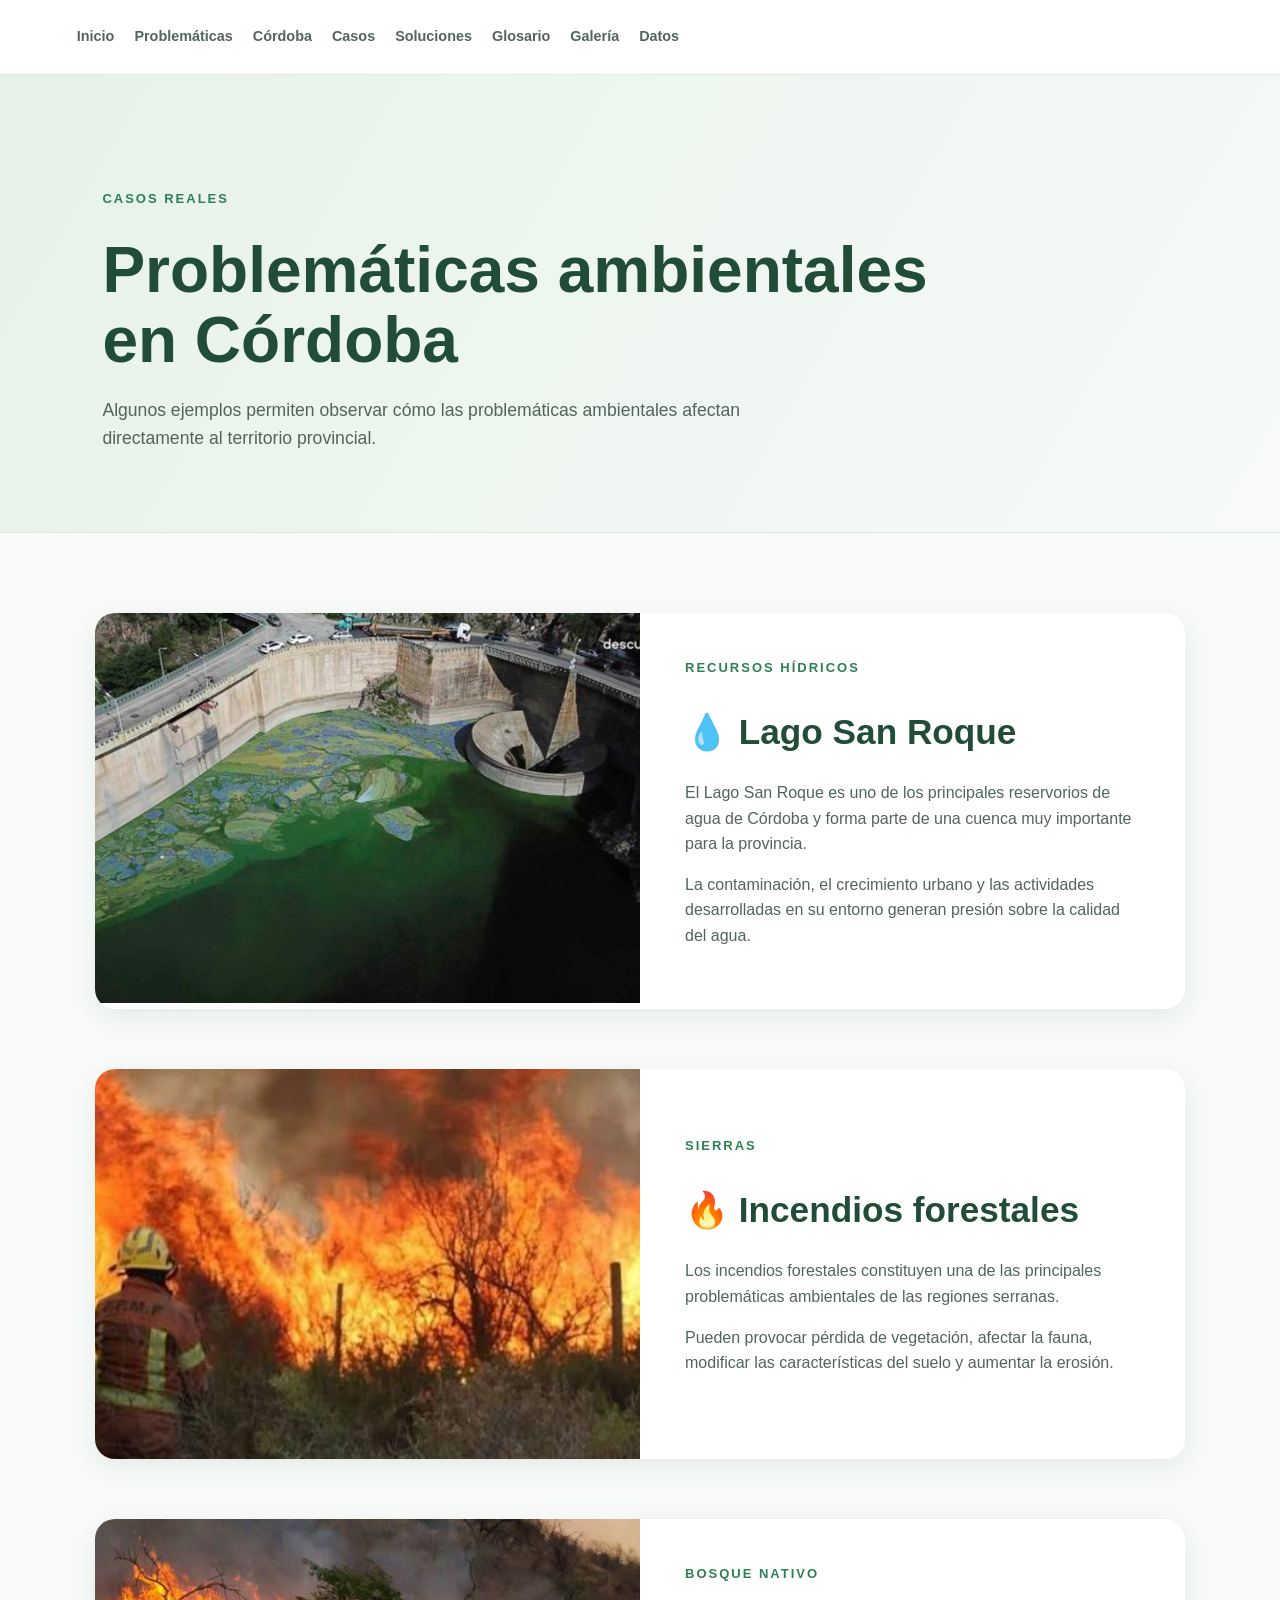
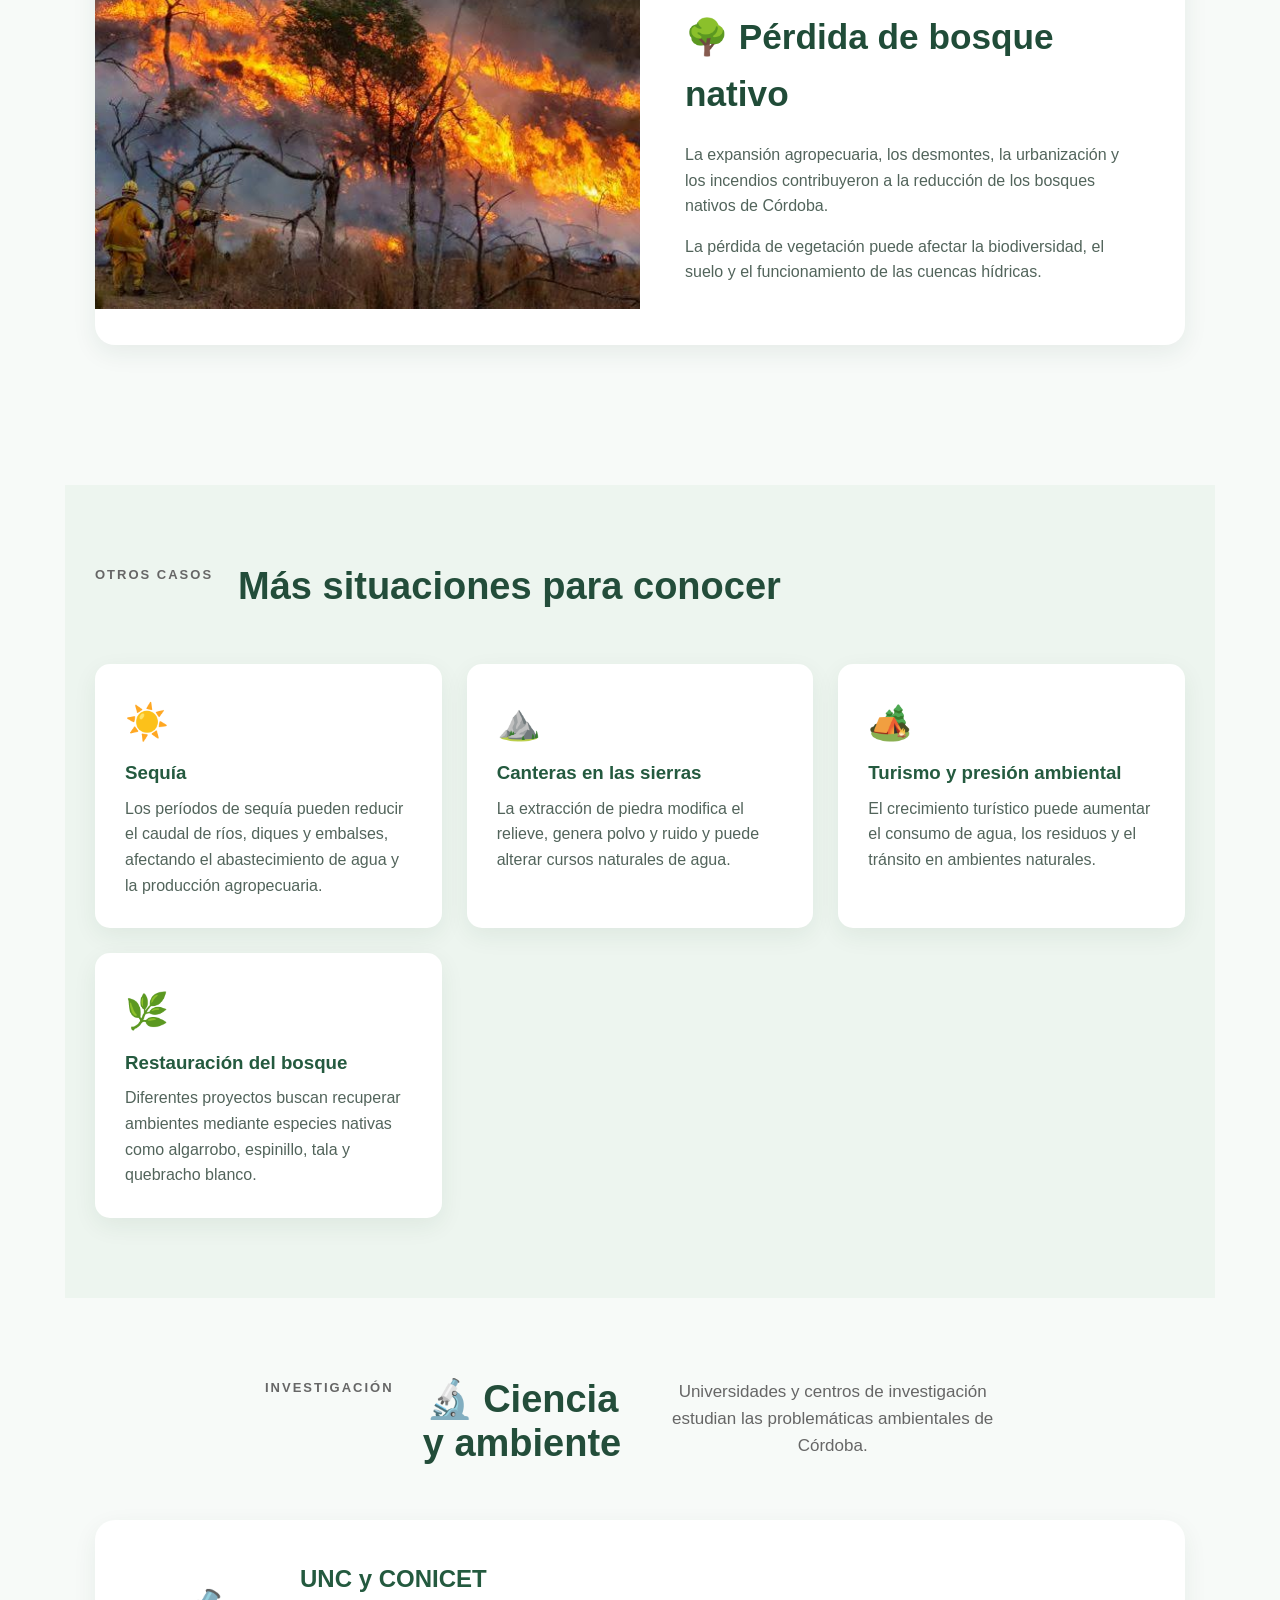
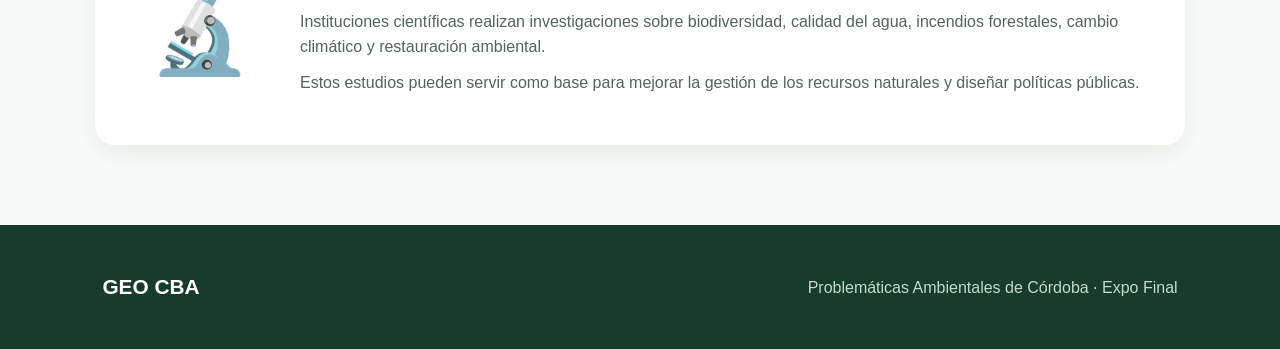
==== commit 07e3e9ba: "cabio en el nav" ====
--- a/casos.html
+++ b/casos.html
@@ -10,23 +10,43 @@
 </head>
 
 <body>
-
-<header class="header">
-
-    <div class="logo">GEO<span>CBA</span></div>
-
-    <nav class="nav">
-        <a href="index.html">Inicio</a>
-        <a href="problematicas.html">Problemáticas</a>
-        <a href="cordoba.html">Córdoba</a>
-        <a href="casos.html" class="activo">Casos</a>
-        <a href="soluciones.html">Soluciones</a>
-        <a href="datos.html">Datos</a>
-        <a href="glosario.html">Glosario</a>
-        <a href="galeria.html">Galería</a>
-    </nav>
-
-</header>
+ <header class="header">
+<nav class="nav">
+
+    <a href="index.html">
+        Inicio
+    </a>
+
+    <a href="problematicas.html">
+        Problemáticas
+    </a>
+
+    <a href="cordoba.html">
+        Córdoba
+    </a>
+
+    <a href="casos.html">
+        Casos
+    </a>
+
+    <a href="soluciones.html">
+        Soluciones
+    </a>
+
+    <a href="glosario.html">
+        Glosario
+    </a>
+
+    <a href="galeria.html">
+        Galería
+    </a>
+
+    <a href="datos.html">
+        Datos
+    </a>
+
+</nav>
+    </header>
 
 
 <main>
--- a/css/estilos.css
+++ b/css/estilos.css
@@ -933,4 +933,2037 @@
         text-align: center;
     }
 
-}+}
+/* =========================================
+   GALERÍA
+========================================= */
+
+.galeria-grid {
+    display: grid;
+    grid-template-columns: repeat(3, 1fr);
+    gap: 25px;
+    margin-top: 40px;
+}
+
+
+.foto-galeria {
+    background: white;
+    border-radius: 18px;
+    overflow: hidden;
+    box-shadow: 0 8px 25px rgba(0, 0, 0, 0.08);
+    transition: transform 0.3s ease, box-shadow 0.3s ease;
+}
+
+
+.foto-galeria:hover {
+    transform: translateY(-6px);
+    box-shadow: 0 14px 30px rgba(0, 0, 0, 0.12);
+}
+
+
+.foto-galeria img {
+    width: 100%;
+    height: 230px;
+    object-fit: cover;
+    display: block;
+}
+
+
+.info-foto {
+    padding: 22px;
+}
+
+
+.info-foto h3 {
+    margin-top: 8px;
+    margin-bottom: 10px;
+    font-size: 21px;
+}
+
+
+.info-foto p {
+    color: #555;
+    line-height: 1.6;
+    margin-bottom: 15px;
+}
+
+
+.info-foto small {
+    display: block;
+    color: #777;
+    font-size: 13px;
+    line-height: 1.5;
+}
+
+
+.categoria {
+    font-size: 12px;
+    font-weight: bold;
+    letter-spacing: 1px;
+    color: #47785c;
+}
+
+
+/* =========================================
+   FUENTES
+========================================= */
+
+.fuentes-grid {
+    display: grid;
+    grid-template-columns: repeat(4, 1fr);
+    gap: 22px;
+    margin-top: 35px;
+}
+
+
+.fuente {
+    background: white;
+    padding: 25px;
+    border-radius: 18px;
+    box-shadow: 0 7px 20px rgba(0, 0, 0, 0.07);
+}
+
+
+.fuente span {
+    font-size: 32px;
+}
+
+
+.fuente h3 {
+    margin: 15px 0 10px;
+}
+
+
+.fuente p {
+    color: #555;
+    line-height: 1.6;
+    font-size: 14px;
+}
+
+
+.fuente a {
+    display: inline-block;
+    margin-top: 10px;
+    color: #47785c;
+    font-weight: bold;
+    text-decoration: none;
+}
+
+
+.fuente a:hover {
+    text-decoration: underline;
+}
+
+
+/* =========================================
+   BOTÓN
+========================================= */
+
+.boton {
+    display: inline-block;
+    margin-top: 15px;
+    padding: 12px 20px;
+    border-radius: 10px;
+    background: #47785c;
+    color: white;
+    text-decoration: none;
+    font-weight: bold;
+    transition: 0.3s;
+}
+
+
+.boton:hover {
+    transform: translateY(-2px);
+    opacity: 0.9;
+}
+
+
+/* =========================================
+   CELULAR
+========================================= */
+
+@media (max-width: 900px) {
+
+    .galeria-grid {
+        grid-template-columns: repeat(2, 1fr);
+    }
+
+    .fuentes-grid {
+        grid-template-columns: repeat(2, 1fr);
+    }
+
+}
+
+
+@media (max-width: 600px) {
+
+    .galeria-grid {
+        grid-template-columns: 1fr;
+    }
+
+    .fuentes-grid {
+        grid-template-columns: 1fr;
+    }
+
+    .foto-galeria img {
+        height: 220px;
+    }
+
+    .info-foto {
+        padding: 18px;
+    }
+
+}
+/* =========================================
+   DATOS CURIOSOS
+========================================= */
+
+.datos-grid {
+    display: grid;
+    grid-template-columns: repeat(3, 1fr);
+    gap: 25px;
+    margin-top: 40px;
+}
+
+
+.dato-card {
+    background: white;
+    padding: 28px;
+    border-radius: 18px;
+    box-shadow: 0 8px 25px rgba(0, 0, 0, 0.07);
+    transition: 0.3s ease;
+}
+
+
+.dato-card:hover {
+    transform: translateY(-6px);
+}
+
+
+.dato-icono {
+    font-size: 40px;
+}
+
+
+.dato-card h3 {
+    margin-top: 15px;
+    margin-bottom: 10px;
+}
+
+
+.dato-card p {
+    color: #555;
+    line-height: 1.6;
+}
+
+
+/* =========================================
+   DATOS DE CÓRDOBA
+========================================= */
+
+.datos-cordoba {
+    display: grid;
+    grid-template-columns: repeat(2, 1fr);
+    gap: 20px;
+    margin-top: 35px;
+}
+
+
+.dato-cordoba {
+    display: flex;
+    gap: 20px;
+    align-items: flex-start;
+
+    background: white;
+    padding: 25px;
+
+    border-radius: 16px;
+
+    box-shadow: 0 6px 20px rgba(0, 0, 0, 0.06);
+}
+
+
+.numero {
+    font-size: 28px;
+    font-weight: bold;
+    color: #47785c;
+}
+
+
+.dato-cordoba h3 {
+    margin-bottom: 8px;
+}
+
+
+.dato-cordoba p {
+    color: #555;
+    line-height: 1.6;
+    margin: 0;
+}
+
+
+/* =========================================
+   CAMBIO CLIMÁTICO
+========================================= */
+
+.conexion-clima {
+    display: flex;
+    align-items: center;
+    justify-content: center;
+    gap: 18px;
+
+    margin-top: 45px;
+
+    flex-wrap: wrap;
+}
+
+
+.clima-item {
+    width: 180px;
+    text-align: center;
+
+    background: white;
+
+    padding: 25px 15px;
+
+    border-radius: 18px;
+
+    box-shadow: 0 7px 20px rgba(0, 0, 0, 0.06);
+}
+
+
+.clima-item span {
+    display: block;
+    font-size: 35px;
+    margin-bottom: 12px;
+}
+
+
+.clima-item strong {
+    display: block;
+    margin-bottom: 8px;
+}
+
+
+.clima-item p {
+    font-size: 14px;
+    color: #666;
+    line-height: 1.5;
+}
+
+
+.clima-flecha {
+    font-size: 30px;
+    color: #47785c;
+}
+
+
+/* =========================================
+   DATO DESTACADO
+========================================= */
+
+.dato-destacado {
+    display: flex;
+    align-items: center;
+    gap: 30px;
+
+    max-width: 900px;
+
+    margin: auto;
+
+    background: white;
+
+    padding: 40px;
+
+    border-radius: 22px;
+
+    box-shadow: 0 8px 25px rgba(0, 0, 0, 0.07);
+}
+
+
+.dato-destacado > span {
+    font-size: 65px;
+}
+
+
+.dato-destacado h2 {
+    margin-top: 5px;
+    margin-bottom: 12px;
+}
+
+
+.dato-destacado p {
+    color: #555;
+    line-height: 1.6;
+}
+
+
+/* =========================================
+   RESPONSIVE
+========================================= */
+
+@media (max-width: 900px) {
+
+    .datos-grid {
+        grid-template-columns: repeat(2, 1fr);
+    }
+
+    .datos-cordoba {
+        grid-template-columns: 1fr;
+    }
+
+}
+
+
+@media (max-width: 600px) {
+
+    .datos-grid {
+        grid-template-columns: 1fr;
+    }
+
+    .dato-cordoba {
+        flex-direction: column;
+        gap: 10px;
+    }
+
+    .conexion-clima {
+        flex-direction: column;
+    }
+
+    .clima-flecha {
+        transform: rotate(90deg);
+    }
+
+    .dato-destacado {
+        flex-direction: column;
+        text-align: center;
+        padding: 25px;
+    }
+
+}
+/* =========================================
+   GALERÍA
+========================================= */
+
+.galeria-grid {
+    display: grid;
+
+    grid-template-columns: repeat(3, 1fr);
+
+    gap: 25px;
+
+    margin-top: 40px;
+}
+
+
+.foto-galeria {
+    background: white;
+
+    border-radius: 18px;
+
+    overflow: hidden;
+
+    box-shadow: 0 8px 25px rgba(0, 0, 0, 0.07);
+
+    transition: 0.3s ease;
+}
+
+
+.foto-galeria:hover {
+    transform: translateY(-6px);
+
+    box-shadow: 0 12px 30px rgba(0, 0, 0, 0.12);
+}
+
+
+.foto-galeria img {
+    width: 100%;
+
+    height: 240px;
+
+    object-fit: cover;
+
+    display: block;
+
+    transition: 0.4s ease;
+}
+
+
+.foto-galeria:hover img {
+    transform: scale(1.04);
+}
+
+
+.foto-info {
+    padding: 22px;
+}
+
+
+.foto-info span {
+    font-size: 12px;
+
+    font-weight: bold;
+
+    letter-spacing: 1px;
+
+    color: #47785c;
+}
+
+
+.foto-info h3 {
+    margin-top: 10px;
+
+    margin-bottom: 8px;
+}
+
+
+.foto-info p {
+    color: #666;
+
+    line-height: 1.6;
+
+    font-size: 14px;
+}
+
+
+/* =========================================
+   FUENTES DE LAS FOTOS
+========================================= */
+
+.fuentes-fotos {
+    max-width: 950px;
+
+    margin: 40px auto 0;
+
+    display: grid;
+
+    grid-template-columns: repeat(2, 1fr);
+
+    gap: 20px;
+}
+
+
+.fuente-foto {
+    display: flex;
+
+    align-items: flex-start;
+
+    gap: 18px;
+
+    background: white;
+
+    padding: 25px;
+
+    border-radius: 16px;
+
+    box-shadow: 0 6px 20px rgba(0, 0, 0, 0.06);
+}
+
+
+.fuente-foto > span {
+    font-size: 32px;
+}
+
+
+.fuente-foto h3 {
+    margin-bottom: 8px;
+}
+
+
+.fuente-foto p {
+    color: #666;
+
+    line-height: 1.5;
+
+    margin-bottom: 10px;
+}
+
+
+.fuente-foto a {
+    color: #47785c;
+
+    font-weight: bold;
+
+    text-decoration: none;
+}
+
+
+.fuente-foto a:hover {
+    text-decoration: underline;
+}
+
+
+/* =========================================
+   AVISO DE FUENTES
+========================================= */
+
+.aviso-fuentes {
+    max-width: 850px;
+
+    margin: auto;
+
+    display: flex;
+
+    align-items: center;
+
+    gap: 25px;
+
+    background: #edf5ef;
+
+    padding: 35px;
+
+    border-radius: 20px;
+}
+
+
+.aviso-fuentes > span {
+    font-size: 50px;
+}
+
+
+.aviso-fuentes h2 {
+    margin-bottom: 8px;
+}
+
+
+.aviso-fuentes p {
+    color: #555;
+
+    line-height: 1.6;
+}
+
+
+/* =========================================
+   GALERÍA EN CELULAR
+========================================= */
+
+@media (max-width: 900px) {
+
+    .galeria-grid {
+        grid-template-columns: repeat(2, 1fr);
+    }
+
+
+    .fuentes-fotos {
+        grid-template-columns: 1fr;
+    }
+
+}
+
+
+@media (max-width: 600px) {
+
+    .galeria-grid {
+        grid-template-columns: 1fr;
+    }
+
+
+    .foto-galeria img {
+        height: 230px;
+    }
+
+
+    .aviso-fuentes {
+        flex-direction: column;
+
+        text-align: center;
+
+        padding: 25px;
+    }
+
+}
+/* =========================================
+   SOLUCIONES
+========================================= */
+
+.soluciones-grid {
+    display: grid;
+
+    grid-template-columns: repeat(2, 1fr);
+
+    gap: 25px;
+
+    margin-top: 40px;
+}
+
+
+.solucion-card {
+    background: white;
+
+    border-radius: 20px;
+
+    overflow: hidden;
+
+    box-shadow: 0 8px 25px rgba(0, 0, 0, 0.07);
+
+    transition: 0.3s ease;
+}
+
+
+.solucion-card:hover {
+    transform: translateY(-6px);
+
+    box-shadow: 0 12px 30px rgba(0, 0, 0, 0.12);
+}
+
+
+.solucion-card img {
+    width: 100%;
+
+    height: 260px;
+
+    object-fit: cover;
+
+    display: block;
+}
+
+
+.solucion-contenido {
+    padding: 25px;
+}
+
+
+.solucion-contenido span {
+    color: #47785c;
+
+    font-size: 12px;
+
+    font-weight: bold;
+
+    letter-spacing: 1px;
+}
+
+
+.solucion-contenido h3 {
+    margin: 10px 0;
+}
+
+
+.solucion-contenido p {
+    color: #666;
+
+    line-height: 1.6;
+}
+
+
+/* =========================================
+   CASO LOCAL
+========================================= */
+
+.caso-local {
+    max-width: 1100px;
+
+    margin: 40px auto 0;
+
+    display: grid;
+
+    grid-template-columns: 1fr 1fr;
+
+    gap: 40px;
+
+    align-items: center;
+}
+
+
+.caso-local-imagen img {
+    width: 100%;
+
+    height: 400px;
+
+    object-fit: cover;
+
+    border-radius: 22px;
+
+    box-shadow: 0 10px 30px rgba(0, 0, 0, 0.12);
+}
+
+
+.caso-local-texto span {
+    color: #47785c;
+
+    font-size: 12px;
+
+    font-weight: bold;
+
+    letter-spacing: 1px;
+}
+
+
+.caso-local-texto h3 {
+    font-size: 30px;
+
+    margin: 12px 0 20px;
+}
+
+
+.caso-local-texto p {
+    color: #555;
+
+    line-height: 1.7;
+
+    margin-bottom: 15px;
+}
+
+
+/* =========================================
+   IMPACTOS
+========================================= */
+
+.impactos-grid {
+    display: grid;
+
+    grid-template-columns: repeat(4, 1fr);
+
+    gap: 20px;
+
+    margin-top: 40px;
+}
+
+
+.impacto-card {
+    padding: 28px;
+
+    background: #f7f8f5;
+
+    border-radius: 18px;
+
+    border: 1px solid #e5e8e1;
+
+    transition: 0.3s ease;
+}
+
+
+.impacto-card:hover {
+    transform: translateY(-5px);
+}
+
+
+.impacto-icono {
+    font-size: 38px;
+
+    margin-bottom: 18px;
+}
+
+
+.impacto-card h3 {
+    margin-bottom: 12px;
+}
+
+
+.impacto-card p {
+    color: #666;
+
+    line-height: 1.6;
+
+    font-size: 14px;
+}
+
+
+/* =========================================
+   SECCIÓN VERDE
+========================================= */
+
+.fondo-verde {
+    background: #47785c;
+}
+
+
+.titulo-blanco {
+    color: white;
+}
+
+
+.titulo-blanco p {
+    color: rgba(255, 255, 255, 0.85);
+}
+
+
+/* =========================================
+   ACCIONES
+========================================= */
+
+.acciones-lista {
+    max-width: 900px;
+
+    margin: 40px auto 0;
+
+    display: grid;
+
+    grid-template-columns: repeat(2, 1fr);
+
+    gap: 20px;
+}
+
+
+.accion {
+    display: flex;
+
+    gap: 20px;
+
+    align-items: flex-start;
+
+    background: rgba(255, 255, 255, 0.12);
+
+    padding: 25px;
+
+    border-radius: 18px;
+
+    border: 1px solid rgba(255, 255, 255, 0.15);
+}
+
+
+.accion > span {
+    font-size: 35px;
+}
+
+
+.accion h3 {
+    color: white;
+
+    margin-bottom: 8px;
+}
+
+
+.accion p {
+    color: rgba(255, 255, 255, 0.85);
+
+    line-height: 1.6;
+
+    font-size: 14px;
+}
+
+
+/* =========================================
+   ECONOMÍA CIRCULAR
+========================================= */
+
+.economia-circular {
+    max-width: 1000px;
+
+    margin: auto;
+
+    display: grid;
+
+    grid-template-columns: 1fr 1fr;
+
+    gap: 50px;
+
+    align-items: center;
+}
+
+
+.economia-circular h2 {
+    margin: 12px 0 20px;
+}
+
+
+.economia-circular p {
+    color: #555;
+
+    line-height: 1.7;
+
+    margin-bottom: 15px;
+}
+
+
+.circular-pasos {
+    display: grid;
+
+    grid-template-columns: repeat(2, 1fr);
+
+    gap: 15px;
+}
+
+
+.circular-pasos div {
+    padding: 25px;
+
+    border-radius: 15px;
+
+    background: #f2f5ef;
+
+    display: flex;
+
+    flex-direction: column;
+
+    gap: 8px;
+}
+
+
+.circular-pasos strong {
+    font-size: 30px;
+
+    color: #47785c;
+}
+
+
+.circular-pasos span {
+    font-weight: bold;
+}
+
+
+/* =========================================
+   EDUCACIÓN AMBIENTAL
+========================================= */
+
+.educacion-box {
+    max-width: 900px;
+
+    margin: auto;
+
+    display: flex;
+
+    align-items: center;
+
+    gap: 30px;
+
+    background: white;
+
+    padding: 40px;
+
+    border-radius: 22px;
+
+    box-shadow: 0 8px 25px rgba(0, 0, 0, 0.06);
+}
+
+
+.educacion-icono {
+    font-size: 60px;
+}
+
+
+.educacion-box h2 {
+    margin: 10px 0 15px;
+}
+
+
+.educacion-box p {
+    color: #555;
+
+    line-height: 1.7;
+}
+
+
+/* =========================================
+   SOLUCIONES - CELULAR
+========================================= */
+
+@media (max-width: 900px) {
+
+    .soluciones-grid {
+        grid-template-columns: 1fr;
+    }
+
+
+    .impactos-grid {
+        grid-template-columns: repeat(2, 1fr);
+    }
+
+
+    .caso-local {
+        grid-template-columns: 1fr;
+    }
+
+
+    .acciones-lista {
+        grid-template-columns: 1fr;
+    }
+
+
+    .economia-circular {
+        grid-template-columns: 1fr;
+    }
+
+}
+
+
+@media (max-width: 600px) {
+
+    .impactos-grid {
+        grid-template-columns: 1fr;
+    }
+
+
+    .caso-local-imagen img {
+        height: 280px;
+    }
+
+
+    .caso-local-texto h3 {
+        font-size: 25px;
+    }
+
+
+    .circular-pasos {
+        grid-template-columns: 1fr;
+    }
+
+
+    .educacion-box {
+        flex-direction: column;
+
+        text-align: center;
+
+        padding: 25px;
+    }
+
+
+    .solucion-card img {
+        height: 230px;
+    }
+
+}
+/* =========================================================
+   PÁGINA DEÁN FUNES
+   ========================================================= */
+
+
+/* PORTADA DE DEÁN FUNES */
+
+.dean-hero {
+    min-height: 65vh;
+    background-image:
+        linear-gradient(rgba(0, 40, 30, 0.55), rgba(0, 40, 30, 0.65)),
+        url("../img/cordoba.jpeg");
+    background-size: cover;
+    background-position: center;
+    display: flex;
+    align-items: center;
+    justify-content: center;
+    text-align: center;
+}
+
+.dean-hero .hero-contenido {
+    max-width: 850px;
+    padding: 40px 20px;
+    color: white;
+}
+
+.dean-hero h1 {
+    font-size: 55px;
+    line-height: 1.1;
+    margin: 15px 0 25px;
+}
+
+.dean-hero p {
+    font-size: 20px;
+    line-height: 1.6;
+}
+
+
+/* ETIQUETAS */
+
+.etiqueta {
+    display: inline-block;
+    font-size: 13px !important;
+    font-weight: bold;
+    letter-spacing: 2px;
+    text-transform: uppercase;
+    margin-bottom: 15px;
+}
+
+
+/* SECCIONES */
+
+.seccion {
+    max-width: 1150px;
+    margin: auto;
+    padding: 80px 30px;
+}
+
+.seccion.gris {
+    max-width: none;
+    background-color: #f1f5f2;
+}
+
+.seccion.gris > * {
+    max-width: 1150px;
+    margin-left: auto;
+    margin-right: auto;
+}
+
+
+/* TITULOS DE SECCIÓN */
+
+.titulo-seccion {
+    display: flex;
+    gap: 25px;
+    align-items: flex-start;
+    margin-bottom: 45px;
+}
+
+.titulo-seccion > span {
+    font-size: 22px;
+    font-weight: bold;
+    color: #2f6f4e;
+    min-width: 45px;
+}
+
+.titulo-seccion h2 {
+    font-size: 38px;
+    margin: 0 0 10px;
+    color: #234d3a;
+}
+
+.titulo-seccion p {
+    margin: 0;
+    color: #666;
+    font-size: 17px;
+}
+
+
+/* TEXTO DESTACADO */
+
+.texto-destacado {
+    max-width: 850px;
+    margin: auto;
+}
+
+.texto-destacado p {
+    font-size: 18px;
+    line-height: 1.8;
+    color: #444;
+}
+
+
+/* DOS COLUMNAS */
+
+.contenido-dos-columnas {
+    display: grid;
+    grid-template-columns: 1fr 1fr;
+    gap: 60px;
+    align-items: center;
+}
+
+.contenido-dos-columnas h2 {
+    font-size: 40px;
+    color: #234d3a;
+    margin-bottom: 20px;
+}
+
+.contenido-dos-columnas p {
+    font-size: 17px;
+    line-height: 1.8;
+    color: #444;
+}
+
+.numero {
+    font-size: 14px !important;
+    color: #2f6f4e !important;
+    font-weight: bold;
+    letter-spacing: 2px;
+}
+
+
+/* IMÁGENES */
+
+.imagen-contenedor {
+    width: 100%;
+}
+
+.imagen-contenedor img,
+.caso-imagen img {
+    width: 100%;
+    height: 380px;
+    object-fit: cover;
+    border-radius: 18px;
+    display: block;
+}
+
+.pie-imagen {
+    font-size: 13px !important;
+    color: #777 !important;
+    margin-top: 10px;
+    text-align: center;
+}
+
+
+/* TARJETAS */
+
+.tarjetas {
+    display: grid;
+    grid-template-columns: repeat(3, 1fr);
+    gap: 25px;
+}
+
+.tarjeta {
+    background-color: white;
+    border-radius: 18px;
+    padding: 30px;
+    box-shadow: 0 5px 20px rgba(0, 0, 0, 0.07);
+    border: 1px solid #e5eae6;
+    transition: transform 0.3s ease, box-shadow 0.3s ease;
+}
+
+.tarjeta:hover {
+    transform: translateY(-7px);
+    box-shadow: 0 12px 30px rgba(0, 0, 0, 0.12);
+}
+
+.tarjeta .icono {
+    font-size: 35px;
+    margin-bottom: 15px;
+}
+
+.tarjeta h3 {
+    color: #285c42;
+    font-size: 21px;
+    margin-bottom: 12px;
+}
+
+.tarjeta p {
+    color: #666;
+    line-height: 1.7;
+    margin: 0;
+}
+
+
+/* CASO VILLA MATILDE */
+
+.caso-local {
+    max-width: 1150px;
+    display: grid;
+    grid-template-columns: 1fr 1fr;
+    gap: 60px;
+    align-items: center;
+}
+
+.caso-texto h2 {
+    font-size: 42px;
+    line-height: 1.15;
+    color: #234d3a;
+    margin: 10px 0 25px;
+}
+
+.caso-texto p {
+    font-size: 17px;
+    line-height: 1.8;
+    color: #444;
+}
+
+.caso-imagen img {
+    height: 430px;
+}
+
+
+/* SOLUCIONES */
+
+.lista-soluciones {
+    display: grid;
+    grid-template-columns: repeat(3, 1fr);
+    gap: 20px;
+}
+
+.lista-soluciones > div {
+    background-color: #f4f7f4;
+    border-left: 5px solid #3d7a57;
+    border-radius: 10px;
+    padding: 25px;
+    font-size: 28px;
+}
+
+.lista-soluciones strong {
+    display: block;
+    font-size: 19px;
+    color: #285c42;
+    margin: 10px 0;
+}
+
+.lista-soluciones p {
+    font-size: 15px;
+    line-height: 1.6;
+    color: #666;
+    margin: 0;
+}
+
+
+/* CONCLUSIÓN */
+
+.conclusion {
+    background:
+        linear-gradient(rgba(28, 74, 52, 0.92), rgba(28, 74, 52, 0.92)),
+        url("../img/cordoba.jpeg");
+
+    background-size: cover;
+    background-position: center;
+
+    color: white;
+    padding: 90px 30px;
+}
+
+.conclusion > div {
+    max-width: 850px;
+    margin: auto;
+}
+
+.conclusion h2 {
+    font-size: 42px;
+    line-height: 1.2;
+    margin: 10px 0 25px;
+}
+
+.conclusion p {
+    font-size: 18px;
+    line-height: 1.8;
+}
+
+
+/* FUENTES */
+
+.fuentes {
+    max-width: 1000px;
+    margin: auto;
+    padding: 70px 30px;
+}
+
+.fuentes h2 {
+    color: #234d3a;
+    font-size: 32px;
+    margin-bottom: 25px;
+}
+
+.fuentes ul {
+    padding-left: 25px;
+}
+
+.fuentes li {
+    margin-bottom: 12px;
+    line-height: 1.6;
+    color: #555;
+}
+
+
+/* =========================================================
+   RESPONSIVE - CELULARES
+   ========================================================= */
+
+@media (max-width: 900px) {
+
+    .dean-hero h1 {
+        font-size: 42px;
+    }
+
+    .contenido-dos-columnas,
+    .caso-local {
+        grid-template-columns: 1fr;
+        gap: 35px;
+    }
+
+    .tarjetas {
+        grid-template-columns: repeat(2, 1fr);
+    }
+
+    .lista-soluciones {
+        grid-template-columns: repeat(2, 1fr);
+    }
+
+}
+
+
+@media (max-width: 600px) {
+
+    .seccion {
+        padding: 55px 20px;
+    }
+
+    .dean-hero {
+        min-height: 70vh;
+    }
+
+    .dean-hero h1 {
+        font-size: 34px;
+    }
+
+    .dean-hero p {
+        font-size: 17px;
+    }
+
+    .titulo-seccion {
+        gap: 15px;
+        margin-bottom: 30px;
+    }
+
+    .titulo-seccion h2 {
+        font-size: 29px;
+    }
+
+    .contenido-dos-columnas h2 {
+        font-size: 32px;
+    }
+
+    .tarjetas {
+        grid-template-columns: 1fr;
+    }
+
+    .lista-soluciones {
+        grid-template-columns: 1fr;
+    }
+
+    .caso-texto h2 {
+        font-size: 32px;
+    }
+
+    .imagen-contenedor img,
+    .caso-imagen img {
+        height: 280px;
+    }
+
+    .conclusion {
+        padding: 65px 20px;
+    }
+
+    .conclusion h2 {
+        font-size: 32px;
+    }
+
+}
+/* =========================================================
+   GALERÍA
+   ========================================================= */
+
+
+/* PORTADA */
+
+.galeria-hero {
+    min-height: 55vh;
+
+    background:
+        linear-gradient(
+            rgba(20, 55, 40, 0.65),
+            rgba(20, 55, 40, 0.75)
+        ),
+        url("../img/cordoba.jpeg");
+
+    background-size: cover;
+    background-position: center;
+
+    display: flex;
+    align-items: center;
+    justify-content: center;
+
+    text-align: center;
+    color: white;
+
+    padding: 40px 20px;
+}
+
+.galeria-hero h1 {
+    font-size: 60px;
+    margin: 10px 0 20px;
+}
+
+.galeria-hero p {
+    font-size: 19px;
+    line-height: 1.6;
+}
+
+
+/* CONTENEDOR DE FOTOS */
+
+.galeria {
+    max-width: 1200px;
+    margin: auto;
+
+    padding: 80px 30px;
+
+    display: grid;
+
+    grid-template-columns:
+        repeat(2, 1fr);
+
+    gap: 30px;
+}
+
+
+/* TARJETA DE FOTO */
+
+.foto {
+    background-color: white;
+
+    border-radius: 18px;
+
+    overflow: hidden;
+
+    box-shadow:
+        0 8px 25px rgba(0, 0, 0, 0.08);
+
+    border: 1px solid #e4e9e5;
+
+    transition:
+        transform 0.3s ease,
+        box-shadow 0.3s ease;
+}
+
+.foto:hover {
+    transform: translateY(-7px);
+
+    box-shadow:
+        0 15px 35px rgba(0, 0, 0, 0.14);
+}
+
+
+/* IMAGEN */
+
+.foto img {
+    width: 100%;
+
+    height: 330px;
+
+    object-fit: cover;
+
+    display: block;
+
+    transition:
+        transform 0.4s ease;
+}
+
+.foto:hover img {
+    transform: scale(1.04);
+}
+
+
+/* INFORMACIÓN */
+
+.foto-info {
+    padding: 25px;
+}
+
+.foto-info span {
+    font-size: 12px;
+
+    letter-spacing: 1.5px;
+
+    color: #3b7956;
+
+    font-weight: bold;
+}
+
+.foto-info h3 {
+    font-size: 26px;
+
+    color: #234d3a;
+
+    margin: 10px 0;
+}
+
+.foto-info p {
+    color: #666;
+
+    line-height: 1.7;
+
+    margin-bottom: 18px;
+}
+
+.foto-info small {
+    display: block;
+
+    border-top: 1px solid #e4e9e5;
+
+    padding-top: 12px;
+
+    color: #777;
+
+    font-size: 12px;
+
+    line-height: 1.5;
+}
+
+
+/* REFERENCIAS */
+
+.referencias-fotos {
+    background-color: #f1f5f2;
+
+    padding: 80px 30px;
+}
+
+.referencias-fotos > .titulo-seccion {
+    max-width: 1100px;
+
+    margin-left: auto;
+    margin-right: auto;
+}
+
+.referencias-contenido {
+    max-width: 1000px;
+
+    margin: auto;
+}
+
+.referencias-contenido > p {
+    font-size: 18px;
+
+    color: #555;
+
+    line-height: 1.7;
+
+    margin-bottom: 35px;
+}
+
+
+/* CAJAS DE FUENTES */
+
+.fuentes-fotos {
+    display: grid;
+
+    grid-template-columns:
+        repeat(2, 1fr);
+
+    gap: 20px;
+}
+
+.fuentes-fotos > div {
+    background-color: white;
+
+    padding: 25px;
+
+    border-radius: 14px;
+
+    border-left: 5px solid #3d7a57;
+}
+
+.fuentes-fotos strong {
+    color: #285c42;
+
+    font-size: 17px;
+}
+
+.fuentes-fotos p {
+    color: #666;
+
+    line-height: 1.6;
+
+    margin-bottom: 0;
+}
+
+
+/* NOTA */
+
+.nota-fotos {
+    padding: 70px 30px;
+
+    background-color: #234d3a;
+
+    color: white;
+
+    text-align: center;
+}
+
+.nota-fotos > div {
+    max-width: 700px;
+
+    margin: auto;
+}
+
+.nota-fotos span {
+    font-size: 40px;
+}
+
+.nota-fotos h2 {
+    font-size: 32px;
+
+    margin: 15px 0;
+}
+
+.nota-fotos p {
+    font-size: 17px;
+
+    line-height: 1.7;
+
+    opacity: 0.9;
+}
+
+
+/* =========================================================
+   GALERÍA - CELULAR
+   ========================================================= */
+
+@media (max-width: 700px) {
+
+    .galeria-hero {
+        min-height: 60vh;
+    }
+
+    .galeria-hero h1 {
+        font-size: 40px;
+    }
+
+    .galeria-hero p {
+        font-size: 16px;
+    }
+
+    .galeria {
+        grid-template-columns: 1fr;
+
+        padding: 55px 20px;
+
+        gap: 25px;
+    }
+
+    .foto img {
+        height: 260px;
+    }
+
+    .foto-info {
+        padding: 20px;
+    }
+
+    .foto-info h3 {
+        font-size: 23px;
+    }
+
+    .fuentes-fotos {
+        grid-template-columns: 1fr;
+    }
+
+    .referencias-fotos {
+        padding: 60px 20px;
+    }
+
+    .nota-fotos {
+        padding: 60px 20px;
+    }
+
+    .nota-fotos h2 {
+        font-size: 27px;
+    }
+
+}
+/* =========================================================
+   GLOSARIO
+   ========================================================= */
+
+
+/* PORTADA */
+
+.glosario-hero {
+    min-height: 50vh;
+
+    background:
+        linear-gradient(
+            rgba(27, 65, 48, 0.78),
+            rgba(27, 65, 48, 0.78)
+        ),
+        url("../img/cordoba.jpeg");
+
+    background-size: cover;
+    background-position: center;
+
+    display: flex;
+    align-items: center;
+    justify-content: center;
+
+    text-align: center;
+
+    color: white;
+
+    padding: 40px 20px;
+}
+
+.glosario-hero > div {
+    max-width: 800px;
+}
+
+.glosario-hero span {
+    font-size: 13px;
+
+    letter-spacing: 3px;
+
+    font-weight: bold;
+}
+
+.glosario-hero h1 {
+    font-size: 58px;
+
+    margin: 15px 0;
+}
+
+.glosario-hero p {
+    font-size: 18px;
+
+    line-height: 1.7;
+}
+
+
+/* SECCIONES */
+
+.glosario-seccion {
+    padding: 75px 30px;
+
+    max-width: 1200px;
+
+    margin: auto;
+}
+
+.glosario-seccion.fondo-verde {
+    max-width: none;
+
+    background-color: #f1f5f2;
+
+    padding-left: max(30px, calc((100% - 1140px) / 2));
+    padding-right: max(30px, calc((100% - 1140px) / 2));
+}
+
+
+/* TÍTULO */
+
+.glosario-titulo {
+    display: flex;
+
+    align-items: center;
+
+    gap: 20px;
+
+    margin-bottom: 40px;
+}
+
+.glosario-titulo span {
+    min-width: 50px;
+
+    height: 50px;
+
+    display: flex;
+
+    align-items: center;
+    justify-content: center;
+
+    border-radius: 50%;
+
+    background-color: #2f6d4b;
+
+    color: white;
+
+    font-weight: bold;
+}
+
+.glosario-titulo h2 {
+    color: #234d3a;
+
+    font-size: 32px;
+
+    margin: 0;
+}
+
+
+/* TARJETAS */
+
+.glosario-grid {
+    display: grid;
+
+    grid-template-columns:
+        repeat(3, 1fr);
+
+    gap: 20px;
+}
+
+.termino {
+    background-color: white;
+
+    border-radius: 15px;
+
+    padding: 25px;
+
+    border: 1px solid #e2e8e3;
+
+    box-shadow:
+        0 5px 18px rgba(0, 0, 0, 0.05);
+
+    transition:
+        transform 0.25s ease,
+        box-shadow 0.25s ease;
+}
+
+.termino:hover {
+    transform: translateY(-5px);
+
+    box-shadow:
+        0 12px 28px rgba(0, 0, 0, 0.10);
+}
+
+.termino h3 {
+    color: #2d6b49;
+
+    font-size: 20px;
+
+    margin-top: 0;
+
+    margin-bottom: 12px;
+}
+
+.termino p {
+    color: #626262;
+
+    line-height: 1.65;
+
+    font-size: 15px;
+
+    margin: 0;
+}
+
+
+/* =========================================================
+   GLOSARIO - CELULAR
+   ========================================================= */
+
+@media (max-width: 850px) {
+
+    .glosario-grid {
+        grid-template-columns:
+            repeat(2, 1fr);
+    }
+
+}
+
+
+@media (max-width: 600px) {
+
+    .glosario-hero {
+        min-height: 55vh;
+    }
+
+    .glosario-hero h1 {
+        font-size: 40px;
+    }
+
+    .glosario-hero p {
+        font-size: 16px;
+    }
+
+    .glosario-seccion {
+        padding: 55px 20px;
+    }
+
+    .glosario-seccion.fondo-verde {
+        padding-left: 20px;
+        padding-right: 20px;
+    }
+
+    .glosario-titulo {
+        align-items: flex-start;
+
+        gap: 15px;
+    }
+
+    .glosario-titulo span {
+        min-width: 42px;
+
+        height: 42px;
+
+        font-size: 13px;
+    }
+
+    .glosario-titulo h2 {
+        font-size: 25px;
+    }
+
+    .glosario-grid {
+        grid-template-columns: 1fr;
+
+        gap: 15px;
+    }
+
+    .termino {
+        padding: 22px;
+    }
+
+}
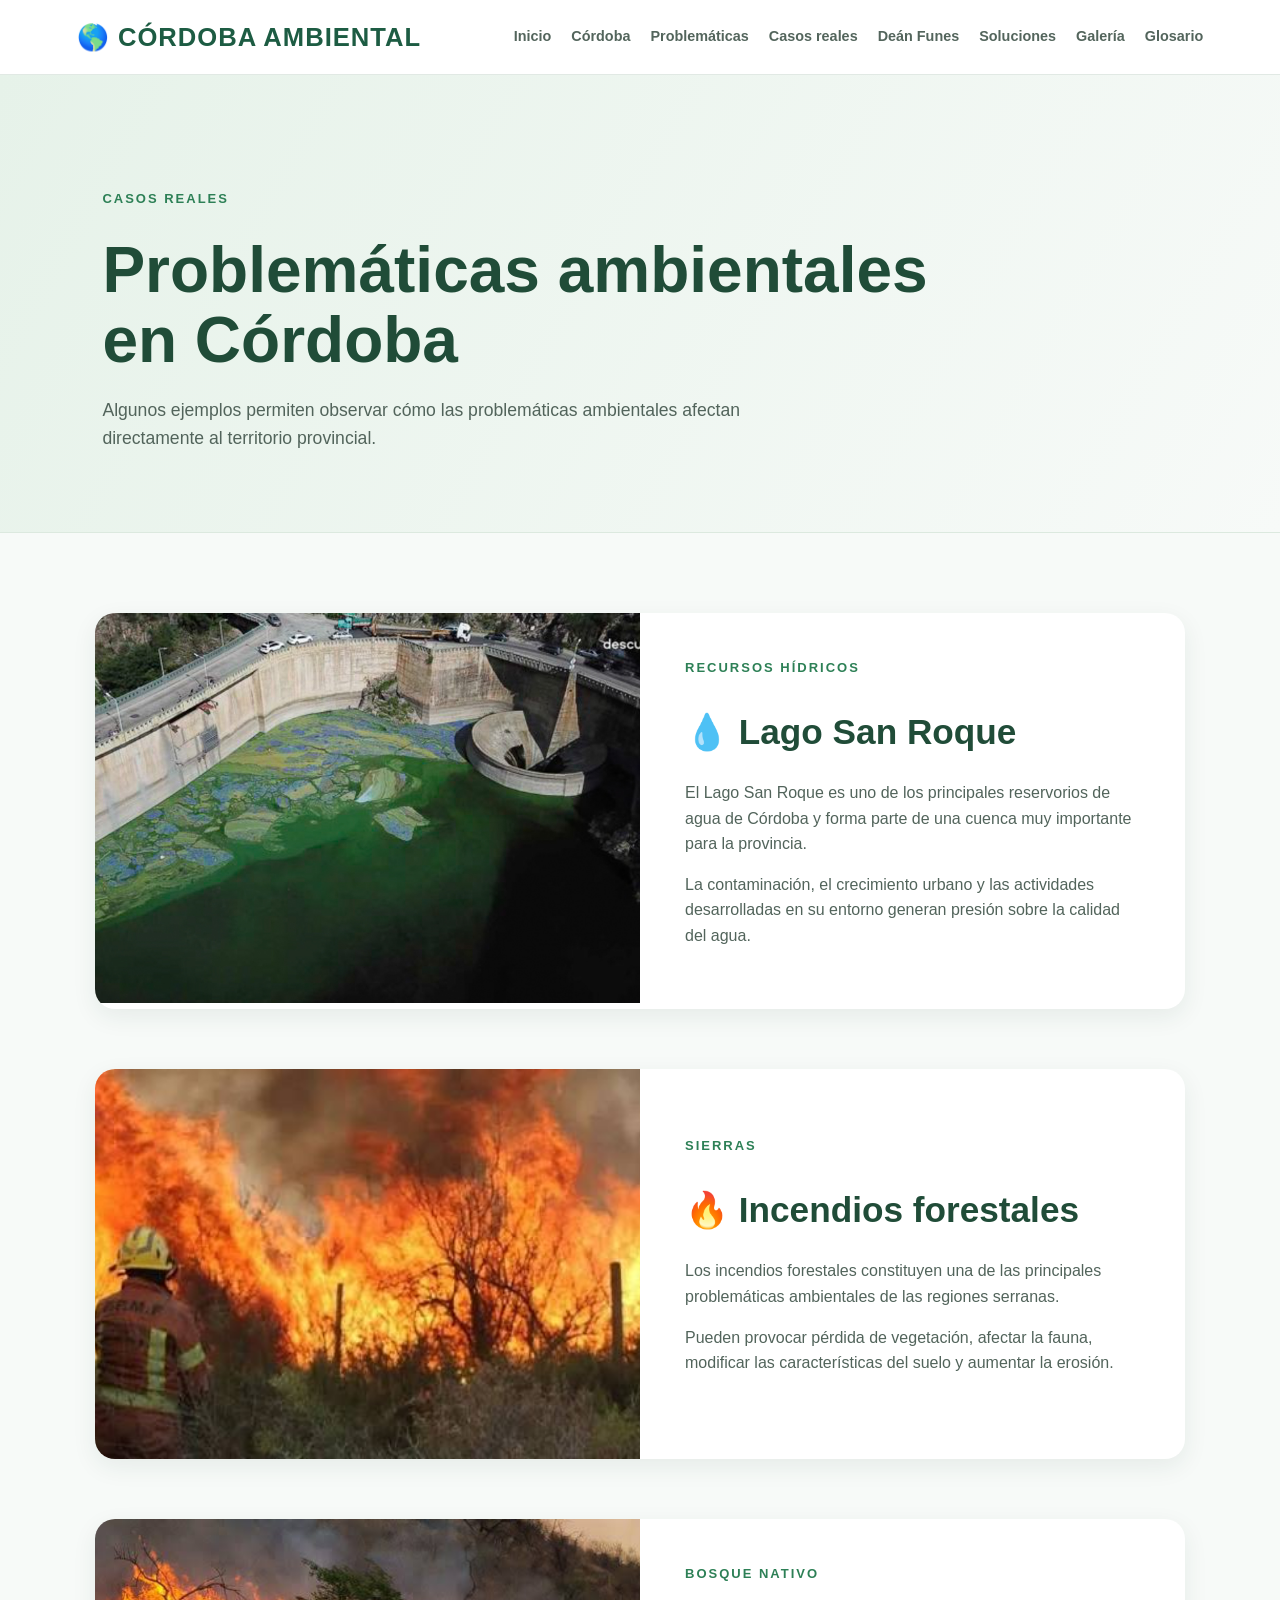
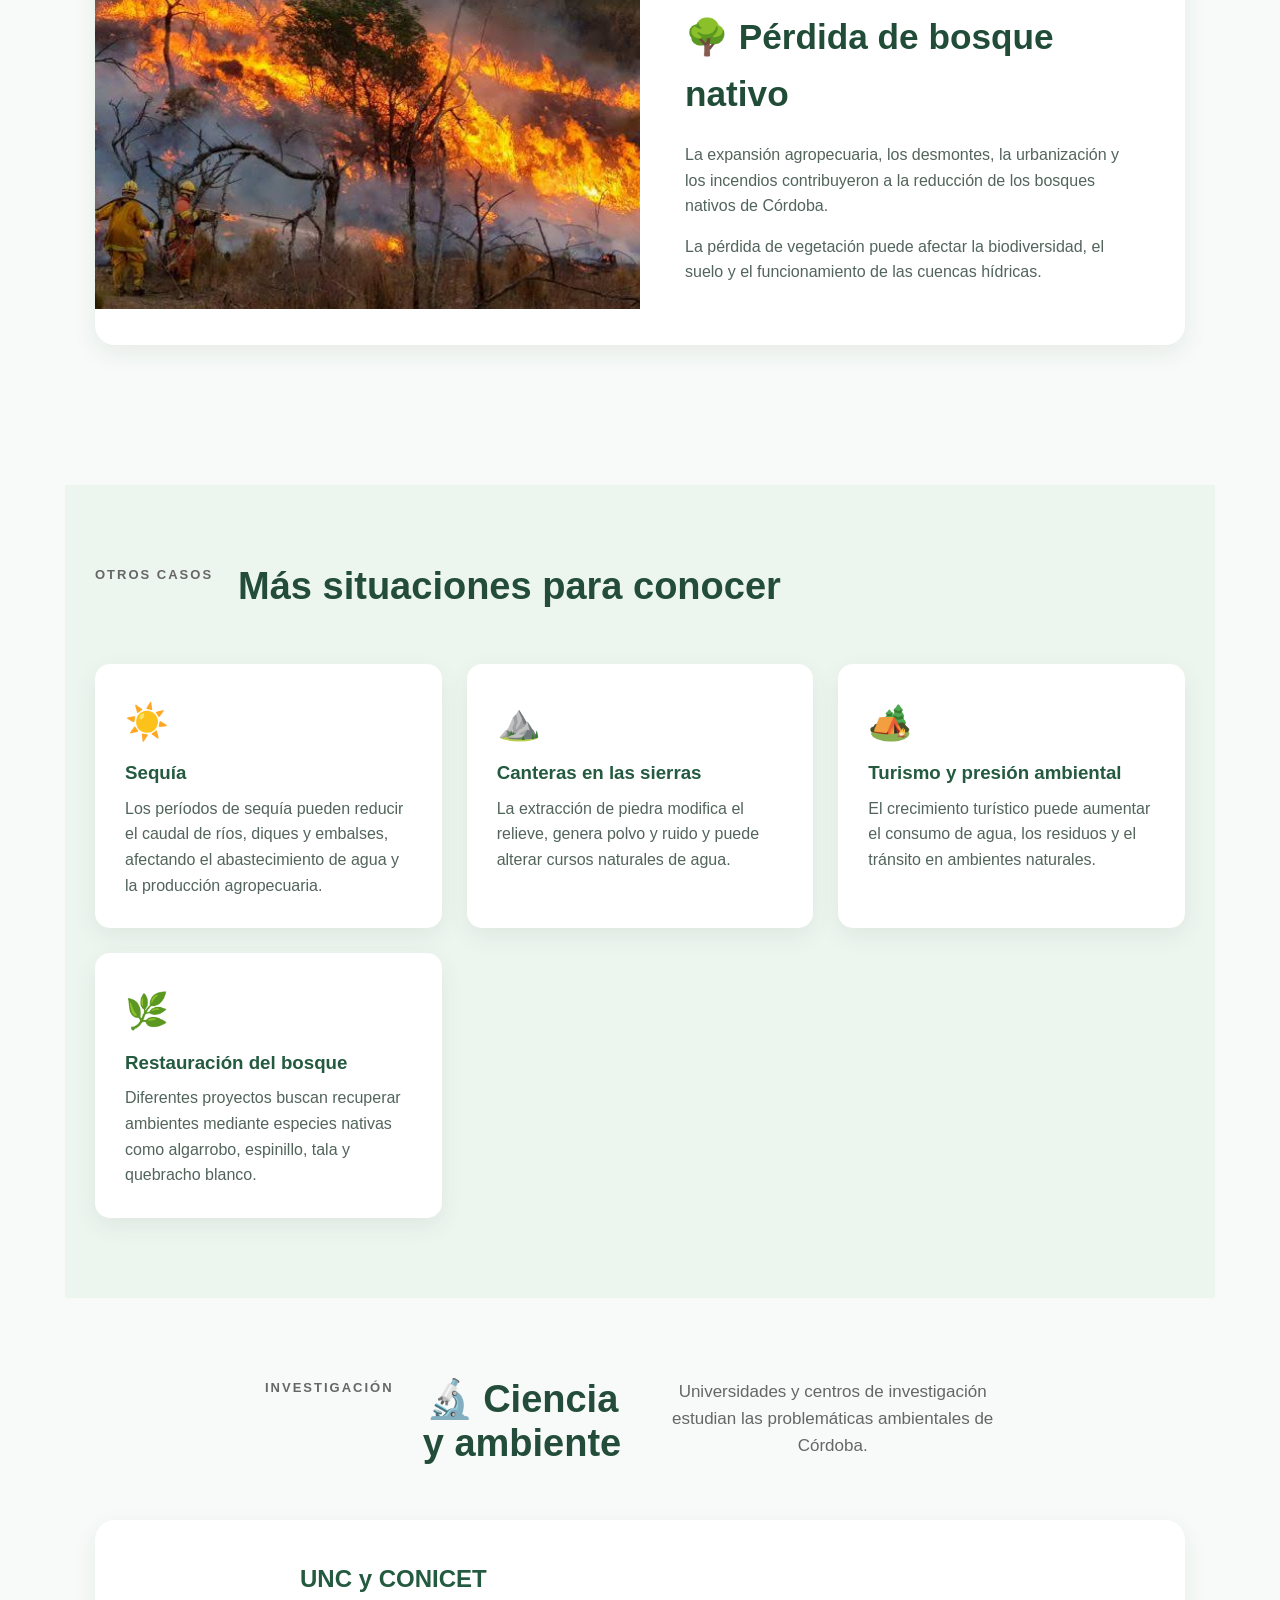
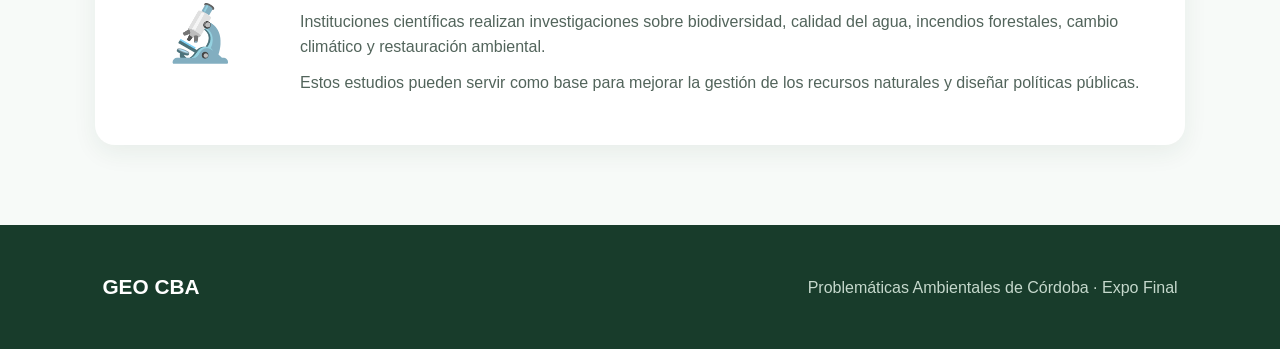
==== commit f24bac76: "Actualizacion de la pagina" ====
--- a/casos.html
+++ b/casos.html
@@ -10,45 +10,34 @@
 </head>
 
 <body>
- <header class="header">
-<nav class="nav">
-
-    <a href="index.html">
-        Inicio
-    </a>
-
-    <a href="problematicas.html">
-        Problemáticas
-    </a>
-
-    <a href="cordoba.html">
-        Córdoba
-    </a>
-
-    <a href="casos.html">
-        Casos
-    </a>
-
-    <a href="soluciones.html">
-        Soluciones
-    </a>
-
-    <a href="glosario.html">
-        Glosario
-    </a>
-
-    <a href="galeria.html">
-        Galería
-    </a>
-
-    <a href="datos.html">
-        Datos
-    </a>
-
-</nav>
-    </header>
-
-
+<header class="header">
+
+    <div class="logo">
+        <a href="index.html">🌎 CÓRDOBA AMBIENTAL</a>
+    </div>
+
+    <!-- Botón del menú -->
+    <input type="checkbox" id="menu-toggle">
+
+    <label for="menu-toggle" class="menu-icon">
+        ☰
+    </label>
+
+    <!-- Menú -->
+    <nav class="nav">
+
+        <a href="index.html">Inicio</a>
+        <a href="cordoba.html">Córdoba</a>
+        <a href="problematicas.html">Problemáticas</a>
+        <a href="casos.html">Casos reales</a>
+        <a href="dean-funes.html">Deán Funes</a>
+        <a href="soluciones.html">Soluciones</a>
+        <a href="galeria.html">Galería</a>
+        <a href="glosario.html">Glosario</a>
+
+    </nav>
+
+</header>
 <main>
 
 <section class="cabecera-pagina">
--- a/css/estilos.css
+++ b/css/estilos.css
@@ -2967,3 +2967,202 @@
     }
 
 }
+/* =========================================
+   GLOSARIO
+========================================= */
+
+.hero-glosario {
+    background: linear-gradient(
+        rgba(0, 70, 55, 0.70),
+        rgba(0, 45, 40, 0.75)
+    ),
+    url("../img/cordoba.jpeg");
+
+    background-size: cover;
+    background-position: center;
+}
+
+
+.glosario-grid {
+    display: grid;
+    grid-template-columns: repeat(3, 1fr);
+    gap: 20px;
+    margin-top: 35px;
+}
+
+
+.tarjeta-glosario {
+    background-color: #ffffff;
+    border-radius: 15px;
+    padding: 24px;
+    border: 1px solid #dfe8e3;
+    box-shadow: 0 4px 12px rgba(0, 0, 0, 0.07);
+    transition: transform 0.3s ease, box-shadow 0.3s ease;
+}
+
+
+.tarjeta-glosario:hover {
+    transform: translateY(-5px);
+    box-shadow: 0 8px 20px rgba(0, 0, 0, 0.12);
+}
+
+
+.tarjeta-glosario h3 {
+    margin-top: 0;
+    margin-bottom: 12px;
+    color: #176b55;
+    font-size: 20px;
+}
+
+
+.tarjeta-glosario p {
+    margin: 0;
+    color: #555;
+    line-height: 1.6;
+    font-size: 15px;
+}
+
+
+/* SECCIÓN DE CONSEJO */
+
+.consejo {
+    margin-top: 20px;
+    background: #eaf5ef;
+    border-radius: 18px;
+}
+
+
+.consejo-contenido {
+    display: flex;
+    align-items: center;
+    gap: 25px;
+}
+
+
+.icono-grande {
+    font-size: 55px;
+}
+
+
+.consejo h2 {
+    color: #176b55;
+    margin-top: 0;
+}
+
+
+.consejo p {
+    line-height: 1.7;
+    color: #444;
+}
+
+
+/* =========================================
+   RESPONSIVE - CELULAR
+========================================= */
+
+@media (max-width: 900px) {
+
+    .glosario-grid {
+        grid-template-columns: repeat(2, 1fr);
+    }
+
+}
+
+
+@media (max-width: 600px) {
+
+    .glosario-grid {
+        grid-template-columns: 1fr;
+        gap: 15px;
+    }
+
+    .tarjeta-glosario {
+        padding: 20px;
+    }
+
+    .tarjeta-glosario h3 {
+        font-size: 18px;
+    }
+
+    .tarjeta-glosario p {
+        font-size: 14px;
+    }
+
+    .consejo-contenido {
+        flex-direction: column;
+        text-align: center;
+    }
+
+    .icono-grande {
+        font-size: 45px;
+    }
+
+}
+/* =========================================
+   MENÚ RESPONSIVE
+========================================= */
+
+/* Checkbox oculto */
+#menu-toggle {
+    display: none;
+}
+
+/* Icono del menú */
+.menu-icon {
+    display: none;
+    font-size: 30px;
+    cursor: pointer;
+    color: white;
+}
+
+
+/* =========================================
+   CELULAR
+========================================= */
+
+@media (max-width: 768px) {
+
+    .header {
+        position: relative;
+    }
+
+    /* Mostrar ☰ */
+    .menu-icon {
+        display: block;
+        z-index: 1001;
+    }
+
+    /* Ocultar menú inicialmente */
+    .nav {
+        display: none;
+        position: absolute;
+        top: 100%;
+        left: 0;
+        width: 100%;
+
+        flex-direction: column;
+
+        background-color: #ffffff;
+
+        padding: 15px 0;
+
+        box-shadow: 0 5px 15px rgba(0,0,0,0.15);
+
+        z-index: 1000;
+    }
+
+    /* Mostrar menú cuando tocamos ☰ */
+    #menu-toggle:checked ~ .nav {
+        display: flex;
+    }
+
+    /* Links */
+    .nav a {
+        width: 100%;
+        text-align: center;
+        padding: 14px 10px;
+
+        text-decoration: none;
+    }
+
+}
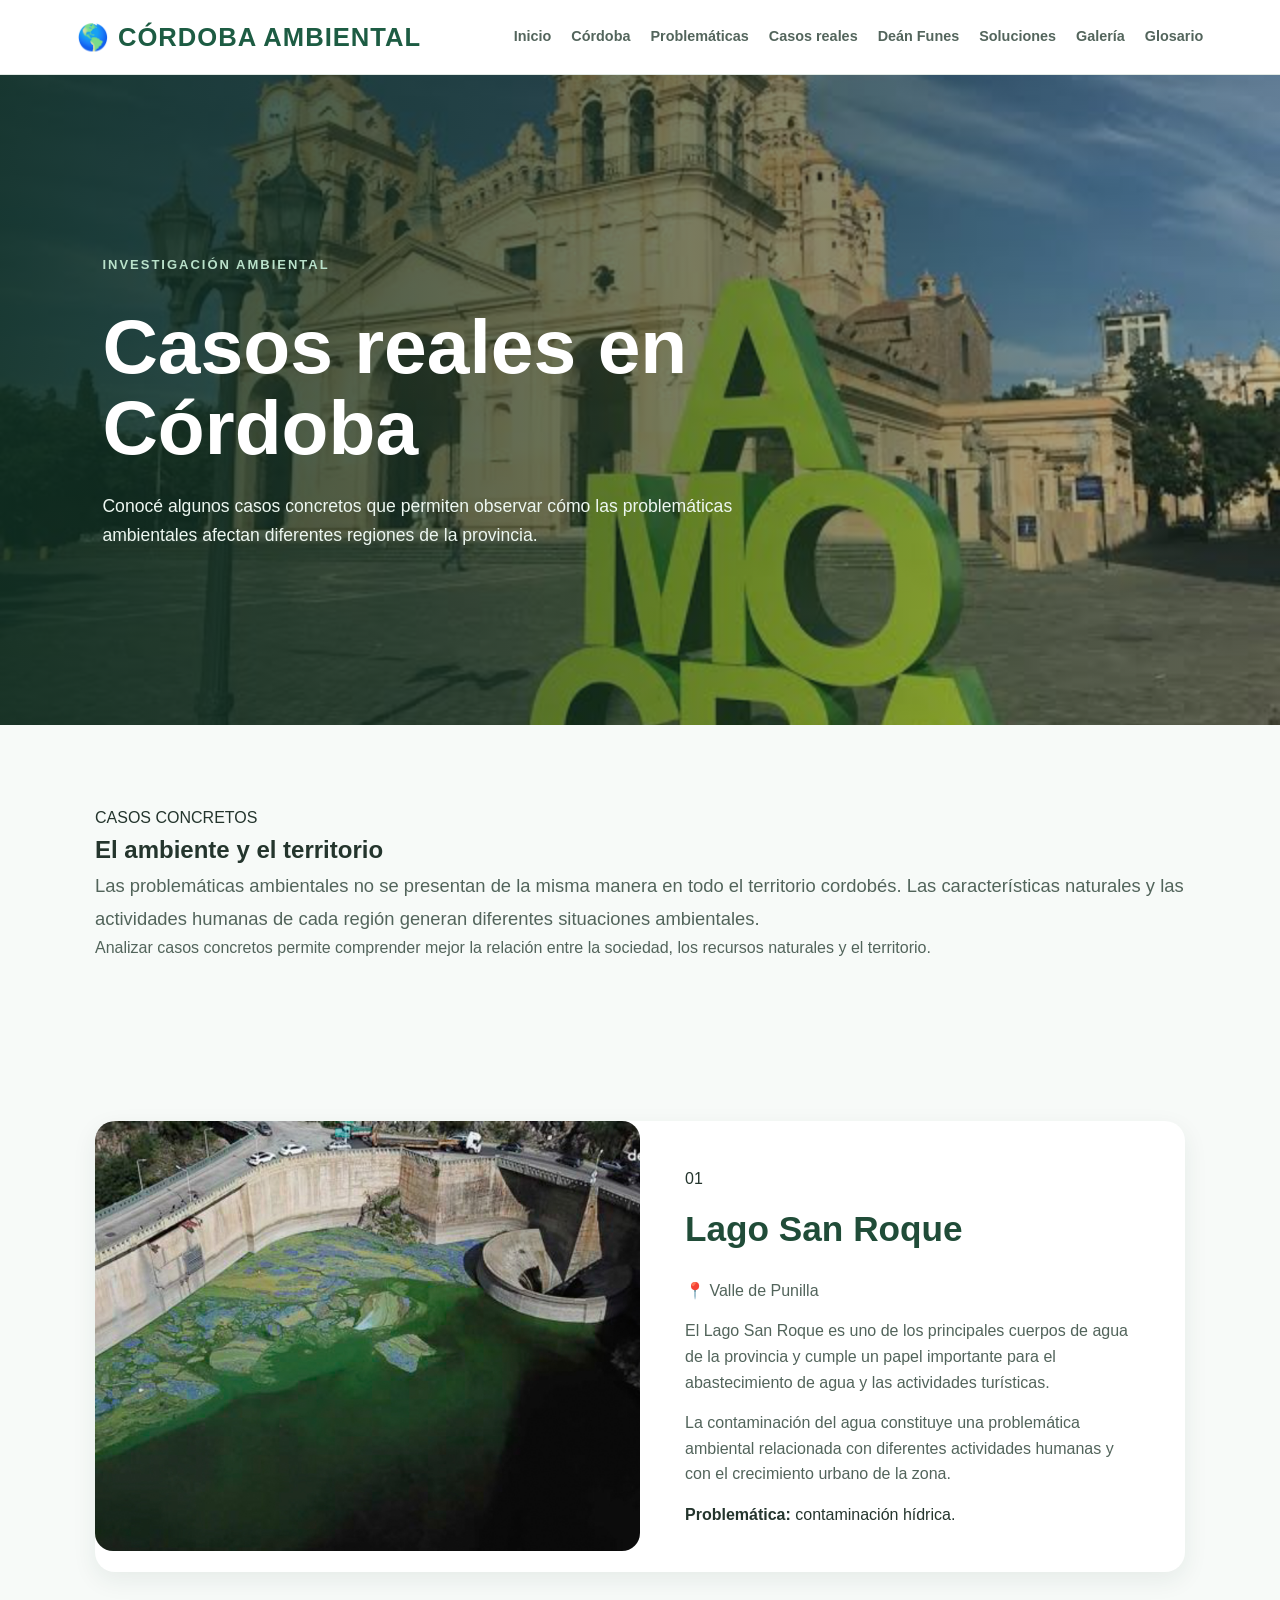
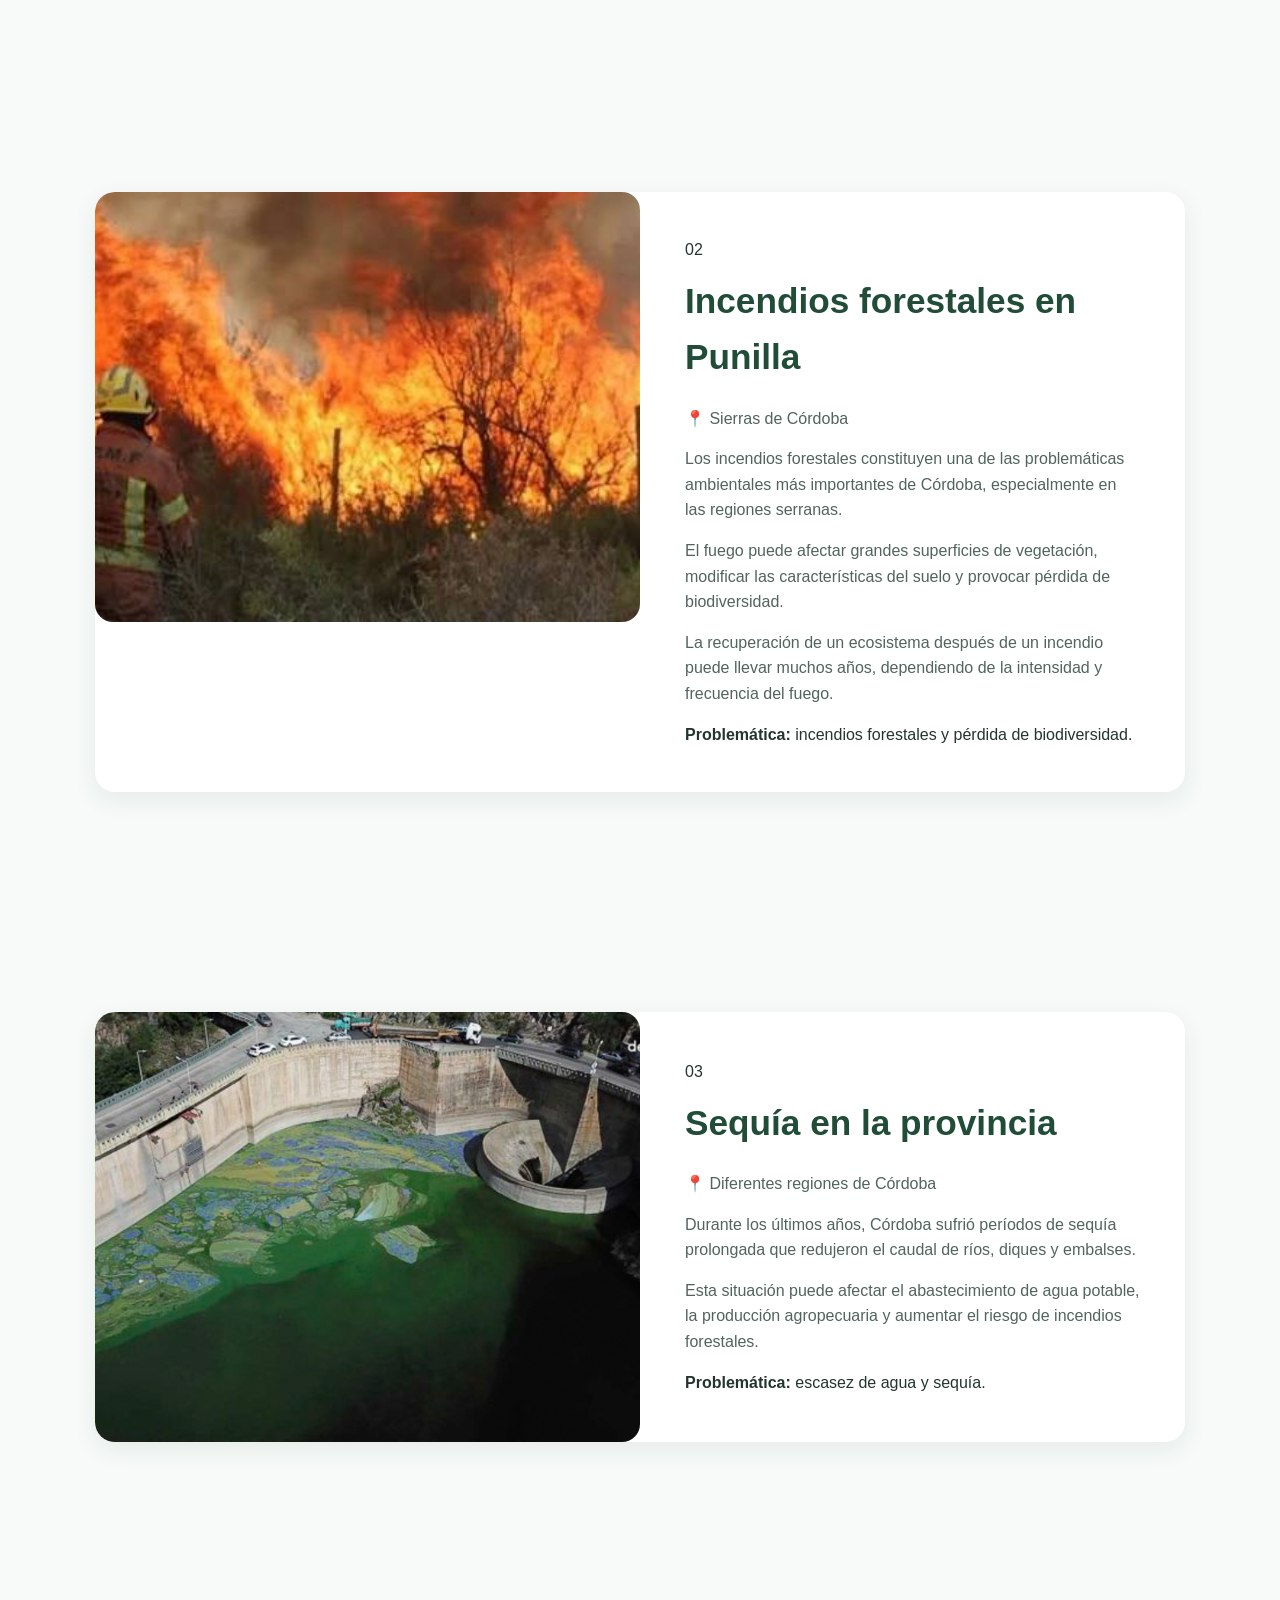
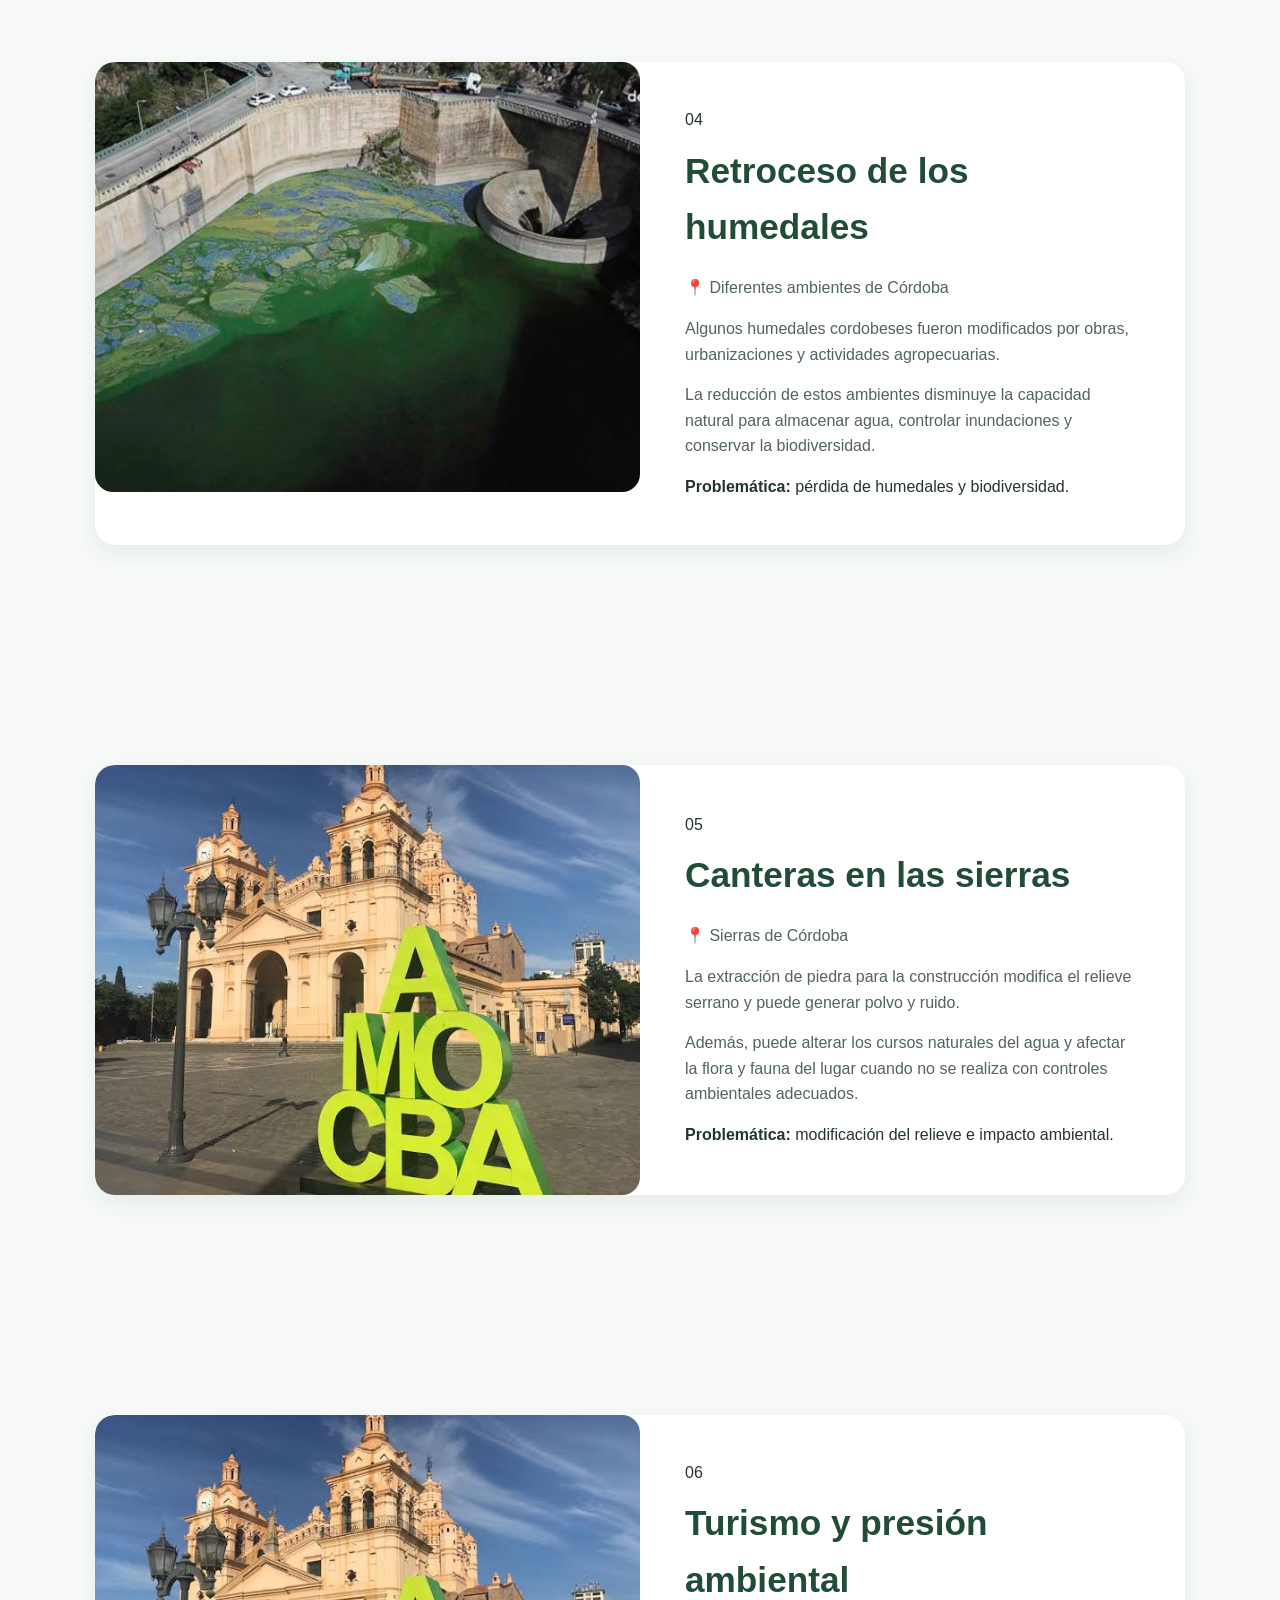
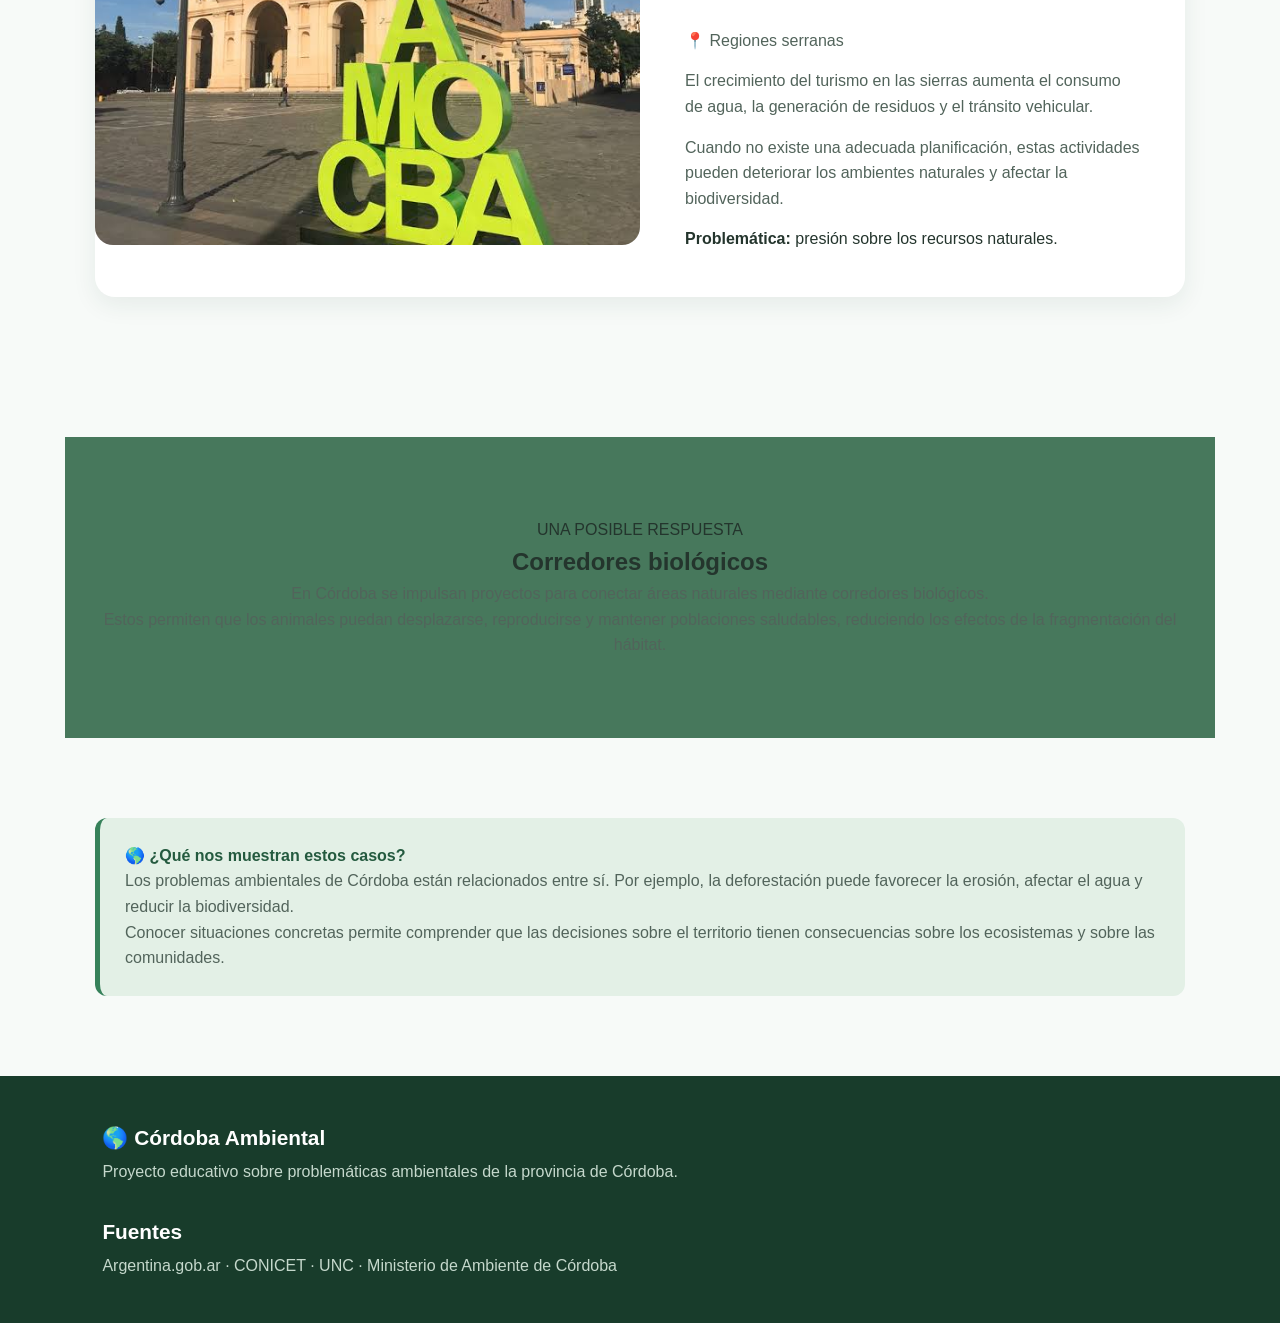
==== commit 4e13aeb6: "se agrego fotos y cambios en el css" ====
--- a/casos.html
+++ b/casos.html
@@ -1,266 +1,483 @@
 <!DOCTYPE html>
 <html lang="es">
+
 <head>
     <meta charset="UTF-8">
     <meta name="viewport" content="width=device-width, initial-scale=1.0">
 
-    <title>Casos de Córdoba | GEO CBA</title>
+    <title>Casos reales | Problemáticas Ambientales de Córdoba</title>
 
     <link rel="stylesheet" href="css/estilos.css">
 </head>
 
 <body>
-<header class="header">
-
-    <div class="logo">
-        <a href="index.html">🌎 CÓRDOBA AMBIENTAL</a>
-    </div>
-
-    <!-- Botón del menú -->
-    <input type="checkbox" id="menu-toggle">
-
-    <label for="menu-toggle" class="menu-icon">
-        ☰
-    </label>
-
-    <!-- Menú -->
-    <nav class="nav">
-
-        <a href="index.html">Inicio</a>
-        <a href="cordoba.html">Córdoba</a>
-        <a href="problematicas.html">Problemáticas</a>
-        <a href="casos.html">Casos reales</a>
-        <a href="dean-funes.html">Deán Funes</a>
-        <a href="soluciones.html">Soluciones</a>
-        <a href="galeria.html">Galería</a>
-        <a href="glosario.html">Glosario</a>
-
-    </nav>
-
-</header>
-<main>
-
-<section class="cabecera-pagina">
-
-    <p class="etiqueta">CASOS REALES</p>
-
-    <h1>Problemáticas ambientales en Córdoba</h1>
-
-    <p>
-        Algunos ejemplos permiten observar cómo las problemáticas
-        ambientales afectan directamente al territorio provincial.
-    </p>
-
-</section>
-
-
-<section class="seccion">
-
-    <article class="caso">
-
-        <img src="img/agua.jpg" alt="Agua en Córdoba">
-
-        <div class="caso-contenido">
-
-            <span class="etiqueta">RECURSOS HÍDRICOS</span>
-
-            <h2>💧 Lago San Roque</h2>
+
+    <!-- ================= HEADER ================= -->
+
+    <header class="header">
+
+        <div class="logo">
+            <a href="index.html">🌎 CÓRDOBA AMBIENTAL</a>
+        </div>
+
+        <nav class="nav">
+            <a href="index.html">Inicio</a>
+            <a href="cordoba.html">Córdoba</a>
+            <a href="problematicas.html">Problemáticas</a>
+            <a href="casos.html">Casos reales</a>
+            <a href="dean-funes.html">Deán Funes</a>
+            <a href="soluciones.html">Soluciones</a>
+            <a href="galeria.html">Galería</a>
+            <a href="glosario.html">Glosario</a>
+        </nav>
+
+    </header>
+
+
+    <!-- ================= HERO ================= -->
+
+    <section class="hero">
+
+        <div class="hero-contenido">
+
+            <span class="etiqueta">INVESTIGACIÓN AMBIENTAL</span>
+
+            <h1>Casos reales en Córdoba</h1>
 
             <p>
-                El Lago San Roque es uno de los principales reservorios
-                de agua de Córdoba y forma parte de una cuenca muy
-                importante para la provincia.
+                Conocé algunos casos concretos que permiten observar
+                cómo las problemáticas ambientales afectan diferentes
+                regiones de la provincia.
             </p>
 
+        </div>
+
+    </section>
+
+
+    <!-- ================= INTRODUCCIÓN ================= -->
+
+    <main>
+
+        <section class="seccion">
+
+            <div class="contenedor">
+
+                <span class="etiqueta-verde">CASOS CONCRETOS</span>
+
+                <h2>El ambiente y el territorio</h2>
+
+                <p class="texto-intro">
+                    Las problemáticas ambientales no se presentan de la misma
+                    manera en todo el territorio cordobés. Las características
+                    naturales y las actividades humanas de cada región generan
+                    diferentes situaciones ambientales.
+                </p>
+
+                <p>
+                    Analizar casos concretos permite comprender mejor la relación
+                    entre la sociedad, los recursos naturales y el territorio.
+                </p>
+
+            </div>
+
+        </section>
+
+
+        <!-- ================= LAGO SAN ROQUE ================= -->
+
+        <section class="seccion fondo-suave">
+
+            <div class="contenedor">
+
+                <article class="caso">
+
+                    <div class="caso-imagen">
+
+                        <img src="img/agua.jpg"
+                            alt="Lago o ambiente acuático de Córdoba">
+
+                    </div>
+
+                    <div class="caso-contenido">
+
+                        <span class="numero-caso">01</span>
+
+                        <h2>Lago San Roque</h2>
+
+                        <p class="ubicacion">
+                            📍 Valle de Punilla
+                        </p>
+
+                        <p>
+                            El Lago San Roque es uno de los principales cuerpos
+                            de agua de la provincia y cumple un papel importante
+                            para el abastecimiento de agua y las actividades
+                            turísticas.
+                        </p>
+
+                        <p>
+                            La contaminación del agua constituye una problemática
+                            ambiental relacionada con diferentes actividades
+                            humanas y con el crecimiento urbano de la zona.
+                        </p>
+
+                        <div class="dato-caso">
+                            <strong>Problemática:</strong>
+                            contaminación hídrica.
+                        </div>
+
+                    </div>
+
+                </article>
+
+            </div>
+
+        </section>
+
+
+        <!-- ================= INCENDIOS ================= -->
+
+        <section class="seccion">
+
+            <div class="contenedor">
+
+                <article class="caso">
+
+                    <div class="caso-imagen">
+
+                        <img src="img/incendios.jpeg"
+                            alt="Incendios forestales en Córdoba">
+
+                    </div>
+
+                    <div class="caso-contenido">
+
+                        <span class="numero-caso">02</span>
+
+                        <h2>Incendios forestales en Punilla</h2>
+
+                        <p class="ubicacion">
+                            📍 Sierras de Córdoba
+                        </p>
+
+                        <p>
+                            Los incendios forestales constituyen una de las
+                            problemáticas ambientales más importantes de Córdoba,
+                            especialmente en las regiones serranas.
+                        </p>
+
+                        <p>
+                            El fuego puede afectar grandes superficies de
+                            vegetación, modificar las características del suelo
+                            y provocar pérdida de biodiversidad.
+                        </p>
+
+                        <p>
+                            La recuperación de un ecosistema después de un
+                            incendio puede llevar muchos años, dependiendo
+                            de la intensidad y frecuencia del fuego.
+                        </p>
+
+                        <div class="dato-caso">
+                            <strong>Problemática:</strong>
+                            incendios forestales y pérdida de biodiversidad.
+                        </div>
+
+                    </div>
+
+                </article>
+
+            </div>
+
+        </section>
+
+
+        <!-- ================= SEQUÍA ================= -->
+
+        <section class="seccion fondo-suave">
+
+            <div class="contenedor">
+
+                <article class="caso">
+
+                    <div class="caso-imagen">
+
+                        <img src="img/agua.jpg"
+                            alt="Recursos hídricos de Córdoba">
+
+                    </div>
+
+                    <div class="caso-contenido">
+
+                        <span class="numero-caso">03</span>
+
+                        <h2>Sequía en la provincia</h2>
+
+                        <p class="ubicacion">
+                            📍 Diferentes regiones de Córdoba
+                        </p>
+
+                        <p>
+                            Durante los últimos años, Córdoba sufrió períodos
+                            de sequía prolongada que redujeron el caudal de
+                            ríos, diques y embalses.
+                        </p>
+
+                        <p>
+                            Esta situación puede afectar el abastecimiento de
+                            agua potable, la producción agropecuaria y aumentar
+                            el riesgo de incendios forestales.
+                        </p>
+
+                        <div class="dato-caso">
+                            <strong>Problemática:</strong>
+                            escasez de agua y sequía.
+                        </div>
+
+                    </div>
+
+                </article>
+
+            </div>
+
+        </section>
+
+
+        <!-- ================= HUMEDALES ================= -->
+
+        <section class="seccion">
+
+            <div class="contenedor">
+
+                <article class="caso">
+
+                    <div class="caso-imagen">
+
+                        <img src="img/agua.jpg"
+                            alt="Ambiente acuático y humedales">
+
+                    </div>
+
+                    <div class="caso-contenido">
+
+                        <span class="numero-caso">04</span>
+
+                        <h2>Retroceso de los humedales</h2>
+
+                        <p class="ubicacion">
+                            📍 Diferentes ambientes de Córdoba
+                        </p>
+
+                        <p>
+                            Algunos humedales cordobeses fueron modificados
+                            por obras, urbanizaciones y actividades
+                            agropecuarias.
+                        </p>
+
+                        <p>
+                            La reducción de estos ambientes disminuye la
+                            capacidad natural para almacenar agua, controlar
+                            inundaciones y conservar la biodiversidad.
+                        </p>
+
+                        <div class="dato-caso">
+                            <strong>Problemática:</strong>
+                            pérdida de humedales y biodiversidad.
+                        </div>
+
+                    </div>
+
+                </article>
+
+            </div>
+
+        </section>
+
+
+        <!-- ================= CANTERAS ================= -->
+
+        <section class="seccion fondo-suave">
+
+            <div class="contenedor">
+
+                <article class="caso">
+
+                    <div class="caso-imagen">
+
+                        <img src="img/cordoba.jpeg"
+                            alt="Paisaje serrano de Córdoba">
+
+                    </div>
+
+                    <div class="caso-contenido">
+
+                        <span class="numero-caso">05</span>
+
+                        <h2>Canteras en las sierras</h2>
+
+                        <p class="ubicacion">
+                            📍 Sierras de Córdoba
+                        </p>
+
+                        <p>
+                            La extracción de piedra para la construcción
+                            modifica el relieve serrano y puede generar
+                            polvo y ruido.
+                        </p>
+
+                        <p>
+                            Además, puede alterar los cursos naturales del agua
+                            y afectar la flora y fauna del lugar cuando no se
+                            realiza con controles ambientales adecuados.
+                        </p>
+
+                        <div class="dato-caso">
+                            <strong>Problemática:</strong>
+                            modificación del relieve e impacto ambiental.
+                        </div>
+
+                    </div>
+
+                </article>
+
+            </div>
+
+        </section>
+
+
+        <!-- ================= TURISMO ================= -->
+
+        <section class="seccion">
+
+            <div class="contenedor">
+
+                <article class="caso">
+
+                    <div class="caso-imagen">
+
+                        <img src="img/cordoba.jpeg"
+                            alt="Paisaje turístico de las sierras de Córdoba">
+
+                    </div>
+
+                    <div class="caso-contenido">
+
+                        <span class="numero-caso">06</span>
+
+                        <h2>Turismo y presión ambiental</h2>
+
+                        <p class="ubicacion">
+                            📍 Regiones serranas
+                        </p>
+
+                        <p>
+                            El crecimiento del turismo en las sierras aumenta
+                            el consumo de agua, la generación de residuos y
+                            el tránsito vehicular.
+                        </p>
+
+                        <p>
+                            Cuando no existe una adecuada planificación,
+                            estas actividades pueden deteriorar los ambientes
+                            naturales y afectar la biodiversidad.
+                        </p>
+
+                        <div class="dato-caso">
+                            <strong>Problemática:</strong>
+                            presión sobre los recursos naturales.
+                        </div>
+
+                    </div>
+
+                </article>
+
+            </div>
+
+        </section>
+
+
+        <!-- ================= CORREDORES ================= -->
+
+        <section class="seccion fondo-verde">
+
+            <div class="contenedor centrado">
+
+                <span class="etiqueta-clara">UNA POSIBLE RESPUESTA</span>
+
+                <h2>Corredores biológicos</h2>
+
+                <p>
+                    En Córdoba se impulsan proyectos para conectar áreas
+                    naturales mediante corredores biológicos.
+                </p>
+
+                <p>
+                    Estos permiten que los animales puedan desplazarse,
+                    reproducirse y mantener poblaciones saludables,
+                    reduciendo los efectos de la fragmentación del hábitat.
+                </p>
+
+            </div>
+
+        </section>
+
+
+        <!-- ================= CONCLUSIÓN ================= -->
+
+        <section class="seccion">
+
+            <div class="contenedor">
+
+                <div class="aviso">
+
+                    <strong>🌎 ¿Qué nos muestran estos casos?</strong>
+
+                    <p>
+                        Los problemas ambientales de Córdoba están relacionados
+                        entre sí. Por ejemplo, la deforestación puede favorecer
+                        la erosión, afectar el agua y reducir la biodiversidad.
+                    </p>
+
+                    <p>
+                        Conocer situaciones concretas permite comprender que
+                        las decisiones sobre el territorio tienen consecuencias
+                        sobre los ecosistemas y sobre las comunidades.
+                    </p>
+
+                </div>
+
+            </div>
+
+        </section>
+
+    </main>
+
+
+    <!-- ================= FOOTER ================= -->
+
+    <footer class="footer">
+
+        <div>
+            <strong>🌎 Córdoba Ambiental</strong>
+
             <p>
-                La contaminación, el crecimiento urbano y las actividades
-                desarrolladas en su entorno generan presión sobre la calidad
-                del agua.
+                Proyecto educativo sobre problemáticas ambientales
+                de la provincia de Córdoba.
             </p>
-
         </div>
 
-    </article>
-
-
-    <article class="caso">
-
-        <img src="img/incendios.jpeg" alt="Incendios forestales">
-
-        <div class="caso-contenido">
-
-            <span class="etiqueta">SIERRAS</span>
-
-            <h2>🔥 Incendios forestales</h2>
+        <div>
+            <strong>Fuentes</strong>
 
             <p>
-                Los incendios forestales constituyen una de las principales
-                problemáticas ambientales de las regiones serranas.
+                Argentina.gob.ar · CONICET · UNC ·
+                Ministerio de Ambiente de Córdoba
             </p>
-
-            <p>
-                Pueden provocar pérdida de vegetación, afectar la fauna,
-                modificar las características del suelo y aumentar la erosión.
-            </p>
-
         </div>
 
-    </article>
-
-
-    <article class="caso">
-
-        <img src="img/deforestacion.jpeg" alt="Deforestación">
-
-        <div class="caso-contenido">
-
-            <span class="etiqueta">BOSQUE NATIVO</span>
-
-            <h2>🌳 Pérdida de bosque nativo</h2>
-
-            <p>
-                La expansión agropecuaria, los desmontes, la urbanización
-                y los incendios contribuyeron a la reducción de los bosques
-                nativos de Córdoba.
-            </p>
-
-            <p>
-                La pérdida de vegetación puede afectar la biodiversidad,
-                el suelo y el funcionamiento de las cuencas hídricas.
-            </p>
-
-        </div>
-
-    </article>
-
-</section>
-
-
-<section class="seccion fondo-claro">
-
-    <div class="titulo-seccion">
-
-        <p class="etiqueta">OTROS CASOS</p>
-
-        <h2>Más situaciones para conocer</h2>
-
-    </div>
-
-
-    <div class="tarjetas">
-
-        <article class="tarjeta-simple">
-
-            <span>☀️</span>
-
-            <h3>Sequía</h3>
-
-            <p>
-                Los períodos de sequía pueden reducir el caudal de ríos,
-                diques y embalses, afectando el abastecimiento de agua
-                y la producción agropecuaria.
-            </p>
-
-        </article>
-
-
-        <article class="tarjeta-simple">
-
-            <span>⛰️</span>
-
-            <h3>Canteras en las sierras</h3>
-
-            <p>
-                La extracción de piedra modifica el relieve, genera polvo
-                y ruido y puede alterar cursos naturales de agua.
-            </p>
-
-        </article>
-
-
-        <article class="tarjeta-simple">
-
-            <span>🏕️</span>
-
-            <h3>Turismo y presión ambiental</h3>
-
-            <p>
-                El crecimiento turístico puede aumentar el consumo de agua,
-                los residuos y el tránsito en ambientes naturales.
-            </p>
-
-        </article>
-
-
-        <article class="tarjeta-simple">
-
-            <span>🌿</span>
-
-            <h3>Restauración del bosque</h3>
-
-            <p>
-                Diferentes proyectos buscan recuperar ambientes mediante
-                especies nativas como algarrobo, espinillo, tala y quebracho blanco.
-            </p>
-
-        </article>
-
-    </div>
-
-</section>
-
-
-<section class="seccion">
-
-    <div class="titulo-seccion centrado">
-
-        <p class="etiqueta">INVESTIGACIÓN</p>
-
-        <h2>🔬 Ciencia y ambiente</h2>
-
-        <p>
-            Universidades y centros de investigación estudian las
-            problemáticas ambientales de Córdoba.
-        </p>
-
-    </div>
-
-
-    <div class="info-destacada">
-
-        <div class="icono-grande">🔬</div>
-
-        <div>
-
-            <h3>UNC y CONICET</h3>
-
-            <p>
-                Instituciones científicas realizan investigaciones sobre
-                biodiversidad, calidad del agua, incendios forestales,
-                cambio climático y restauración ambiental.
-            </p>
-
-            <p>
-                Estos estudios pueden servir como base para mejorar la
-                gestión de los recursos naturales y diseñar políticas públicas.
-            </p>
-
-        </div>
-
-    </div>
-
-</section>
-
-</main>
-
-
-<footer class="footer">
-
-    <strong>GEO CBA</strong>
-
-    <p>Problemáticas Ambientales de Córdoba · Expo Final</p>
-
-</footer>
+    </footer>
 
 </body>
-</html>+
+</html>
--- a/css/estilos.css
+++ b/css/estilos.css
@@ -3165,4 +3165,529 @@
         text-decoration: none;
     }
 
+}
+/* =========================================
+   DEÁN FUNES
+========================================= */
+
+.dean-hero {
+    min-height: 55vh;
+    display: flex;
+    align-items: center;
+    justify-content: center;
+    text-align: center;
+}
+
+.dean-hero .hero-contenido {
+    max-width: 850px;
+}
+
+.texto-intro {
+    font-size: 1.15rem;
+    line-height: 1.8;
+}
+
+/* Imagen principal */
+
+.imagen-destacada {
+    max-width: 900px;
+    margin: auto;
+    text-align: center;
+}
+
+.imagen-destacada img {
+    width: 100%;
+    max-height: 450px;
+    object-fit: cover;
+    border-radius: 18px;
+    display: block;
+}
+
+.fuente-foto,
+.fuente-caso {
+    font-size: 0.85rem;
+    color: #666;
+    margin-top: 10px;
+    font-style: italic;
+}
+
+
+/* Tarjetas de contaminación */
+
+.tarjetas-info {
+    display: grid;
+    grid-template-columns: repeat(4, 1fr);
+    gap: 20px;
+    margin-top: 35px;
+}
+
+.tarjeta-info {
+    background: white;
+    padding: 25px;
+    border-radius: 16px;
+    box-shadow: 0 5px 20px rgba(0, 0, 0, 0.08);
+    transition: transform 0.3s ease;
+}
+
+.tarjeta-info:hover {
+    transform: translateY(-6px);
+}
+
+.tarjeta-info span {
+    font-size: 2rem;
+}
+
+.tarjeta-info h3 {
+    margin: 12px 0;
+}
+
+.tarjeta-info p {
+    line-height: 1.6;
+    margin: 0;
+}
+
+
+/* Dato importante */
+
+.dato-importante {
+    margin-top: 30px;
+    padding: 25px;
+    border-left: 5px solid #2f7d32;
+    background: rgba(255, 255, 255, 0.15);
+    border-radius: 10px;
+}
+
+.dato-importante strong {
+    font-size: 1.2rem;
+}
+
+
+/* Lista de consecuencias */
+
+.lista-problemas {
+    display: grid;
+    grid-template-columns: repeat(2, 1fr);
+    gap: 20px;
+    margin-top: 30px;
+}
+
+.lista-problemas > div {
+    padding: 25px;
+    background: white;
+    border-radius: 15px;
+    box-shadow: 0 5px 18px rgba(0, 0, 0, 0.07);
+}
+
+.lista-problemas strong {
+    font-size: 1.1rem;
+}
+
+.lista-problemas p {
+    line-height: 1.6;
+    margin-bottom: 0;
+}
+
+
+/* Economía circular */
+
+.economia-circular {
+    display: grid;
+    grid-template-columns: repeat(3, 1fr);
+    gap: 25px;
+    margin-top: 35px;
+}
+
+.economia-circular > div {
+    text-align: center;
+    padding: 30px;
+    background: white;
+    border-radius: 18px;
+    box-shadow: 0 5px 18px rgba(0, 0, 0, 0.07);
+}
+
+.economia-circular span {
+    display: flex;
+    align-items: center;
+    justify-content: center;
+    width: 45px;
+    height: 45px;
+    margin: auto;
+    border-radius: 50%;
+    background: #2f7d32;
+    color: white;
+    font-weight: bold;
+}
+
+.economia-circular h3 {
+    margin: 15px 0 10px;
+}
+
+
+/* Acciones */
+
+.acciones-locales {
+    display: grid;
+    grid-template-columns: repeat(3, 1fr);
+    gap: 25px;
+    margin-top: 35px;
+}
+
+.acciones-locales article {
+    padding: 30px;
+    background: white;
+    border-radius: 18px;
+    box-shadow: 0 5px 18px rgba(0, 0, 0, 0.07);
+}
+
+.acciones-locales article > span {
+    font-size: 2.2rem;
+}
+
+.acciones-locales h3 {
+    margin: 15px 0;
+}
+
+.acciones-locales ul {
+    padding-left: 20px;
+}
+
+.acciones-locales li {
+    margin-bottom: 10px;
+    line-height: 1.5;
+}
+
+
+/* =========================================
+   RESPONSIVE DEÁN FUNES
+========================================= */
+
+@media (max-width: 900px) {
+
+    .tarjetas-info {
+        grid-template-columns: repeat(2, 1fr);
+    }
+
+    .lista-problemas {
+        grid-template-columns: 1fr;
+    }
+
+    .economia-circular {
+        grid-template-columns: 1fr;
+    }
+
+    .acciones-locales {
+        grid-template-columns: 1fr;
+    }
+
+}
+
+
+@media (max-width: 600px) {
+
+    .dean-hero {
+        min-height: 45vh;
+        padding: 40px 20px;
+    }
+
+    .dean-hero h1 {
+        font-size: 2rem;
+    }
+
+    .dean-hero p {
+        font-size: 1rem;
+    }
+
+    .tarjetas-info {
+        grid-template-columns: 1fr;
+    }
+
+    .tarjeta-info {
+        padding: 20px;
+    }
+
+    .imagen-destacada img {
+        max-height: 280px;
+    }
+
+    .lista-problemas > div {
+        padding: 20px;
+    }
+
+    .economia-circular > div {
+        padding: 25px 20px;
+    }
+
+    .acciones-locales article {
+        padding: 22px;
+    }
+
+}
+/* =========================================
+   CÓRDOBA
+========================================= */
+
+.cordoba-hero {
+    min-height: 55vh;
+    display: flex;
+    align-items: center;
+    justify-content: center;
+    text-align: center;
+}
+
+.cordoba-hero .hero-contenido {
+    max-width: 850px;
+}
+
+.imagen-cordoba {
+    max-width: 950px;
+    margin: auto;
+    text-align: center;
+}
+
+.imagen-cordoba img {
+    width: 100%;
+    max-height: 480px;
+    object-fit: cover;
+    border-radius: 20px;
+    display: block;
+}
+
+
+/* Geografía */
+
+.geografia-grid {
+    display: grid;
+    grid-template-columns: repeat(4, 1fr);
+    gap: 20px;
+    margin-top: 35px;
+}
+
+.geografia-card {
+    background: white;
+    padding: 25px;
+    border-radius: 18px;
+    box-shadow: 0 5px 18px rgba(0, 0, 0, 0.07);
+    transition: transform 0.3s ease;
+}
+
+.geografia-card:hover {
+    transform: translateY(-6px);
+}
+
+.geografia-card span {
+    font-size: 2.2rem;
+}
+
+.geografia-card h3 {
+    margin: 15px 0 10px;
+}
+
+.geografia-card p {
+    line-height: 1.6;
+}
+
+
+/* Agua */
+
+.agua-destacada {
+    display: grid;
+    grid-template-columns: 100px 1fr;
+    gap: 25px;
+    align-items: center;
+    margin-top: 35px;
+    padding: 35px;
+    background: white;
+    border-radius: 20px;
+    box-shadow: 0 5px 18px rgba(0, 0, 0, 0.07);
+}
+
+.agua-icono {
+    font-size: 4rem;
+    text-align: center;
+}
+
+.agua-destacada h3 {
+    margin-top: 0;
+}
+
+
+/* Bosque */
+
+.bosque-grid {
+    display: grid;
+    grid-template-columns: repeat(3, 1fr);
+    gap: 25px;
+    margin-top: 35px;
+}
+
+.bosque-grid > div {
+    padding: 30px;
+    background: white;
+    border-radius: 18px;
+    box-shadow: 0 5px 18px rgba(0, 0, 0, 0.07);
+}
+
+.bosque-grid span {
+    display: block;
+    font-size: 2.5rem;
+    margin-bottom: 15px;
+}
+
+.bosque-grid strong {
+    display: block;
+    font-size: 1.1rem;
+    margin-bottom: 10px;
+}
+
+.bosque-grid p {
+    line-height: 1.6;
+}
+
+
+/* Relaciones */
+
+.relaciones {
+    display: grid;
+    grid-template-columns: repeat(4, 1fr);
+    gap: 20px;
+    margin-top: 35px;
+}
+
+.relaciones > div {
+    background: rgba(255, 255, 255, 0.12);
+    padding: 25px;
+    border-radius: 16px;
+}
+
+.relaciones span {
+    font-size: 2.2rem;
+}
+
+.relaciones h3 {
+    margin: 12px 0;
+}
+
+
+/* Dato */
+
+.dato-cordoba {
+    margin-top: 30px;
+    padding: 25px;
+    border-left: 5px solid #2f7d32;
+    background: #f4f8f3;
+    border-radius: 10px;
+}
+
+.dato-cordoba p {
+    margin-bottom: 0;
+}
+
+
+/* Áreas protegidas */
+
+.proteccion {
+    display: grid;
+    grid-template-columns: 1.2fr 1fr;
+    gap: 40px;
+    align-items: center;
+    margin-top: 35px;
+}
+
+.proteccion-imagen img {
+    width: 100%;
+    border-radius: 18px;
+    display: block;
+}
+
+.proteccion-texto {
+    padding: 25px;
+}
+
+.proteccion-texto h3 {
+    margin-top: 0;
+}
+
+.proteccion-texto li {
+    margin-bottom: 15px;
+    line-height: 1.5;
+}
+
+
+/* Cambio climático */
+
+.clima-grid {
+    display: grid;
+    grid-template-columns: repeat(4, 1fr);
+    gap: 20px;
+    margin-top: 35px;
+}
+
+.clima-grid > div {
+    padding: 25px;
+    background: white;
+    border-radius: 18px;
+    box-shadow: 0 5px 18px rgba(0, 0, 0, 0.07);
+}
+
+.clima-grid span {
+    font-size: 2.2rem;
+}
+
+.clima-grid h3 {
+    margin: 12px 0;
+}
+
+
+/* =========================================
+   RESPONSIVE CÓRDOBA
+========================================= */
+
+@media (max-width: 1000px) {
+
+    .geografia-grid,
+    .relaciones,
+    .clima-grid {
+        grid-template-columns: repeat(2, 1fr);
+    }
+
+}
+
+
+@media (max-width: 700px) {
+
+    .cordoba-hero {
+        min-height: 45vh;
+        padding: 40px 20px;
+    }
+
+    .cordoba-hero h1 {
+        font-size: 2rem;
+    }
+
+    .geografia-grid,
+    .bosque-grid,
+    .relaciones,
+    .clima-grid {
+        grid-template-columns: 1fr;
+    }
+
+    .agua-destacada {
+        grid-template-columns: 1fr;
+        text-align: center;
+        padding: 25px;
+    }
+
+    .agua-icono {
+        font-size: 3rem;
+    }
+
+    .proteccion {
+        grid-template-columns: 1fr;
+        gap: 20px;
+    }
+
+    .proteccion-texto {
+        padding: 10px;
+    }
+
 }
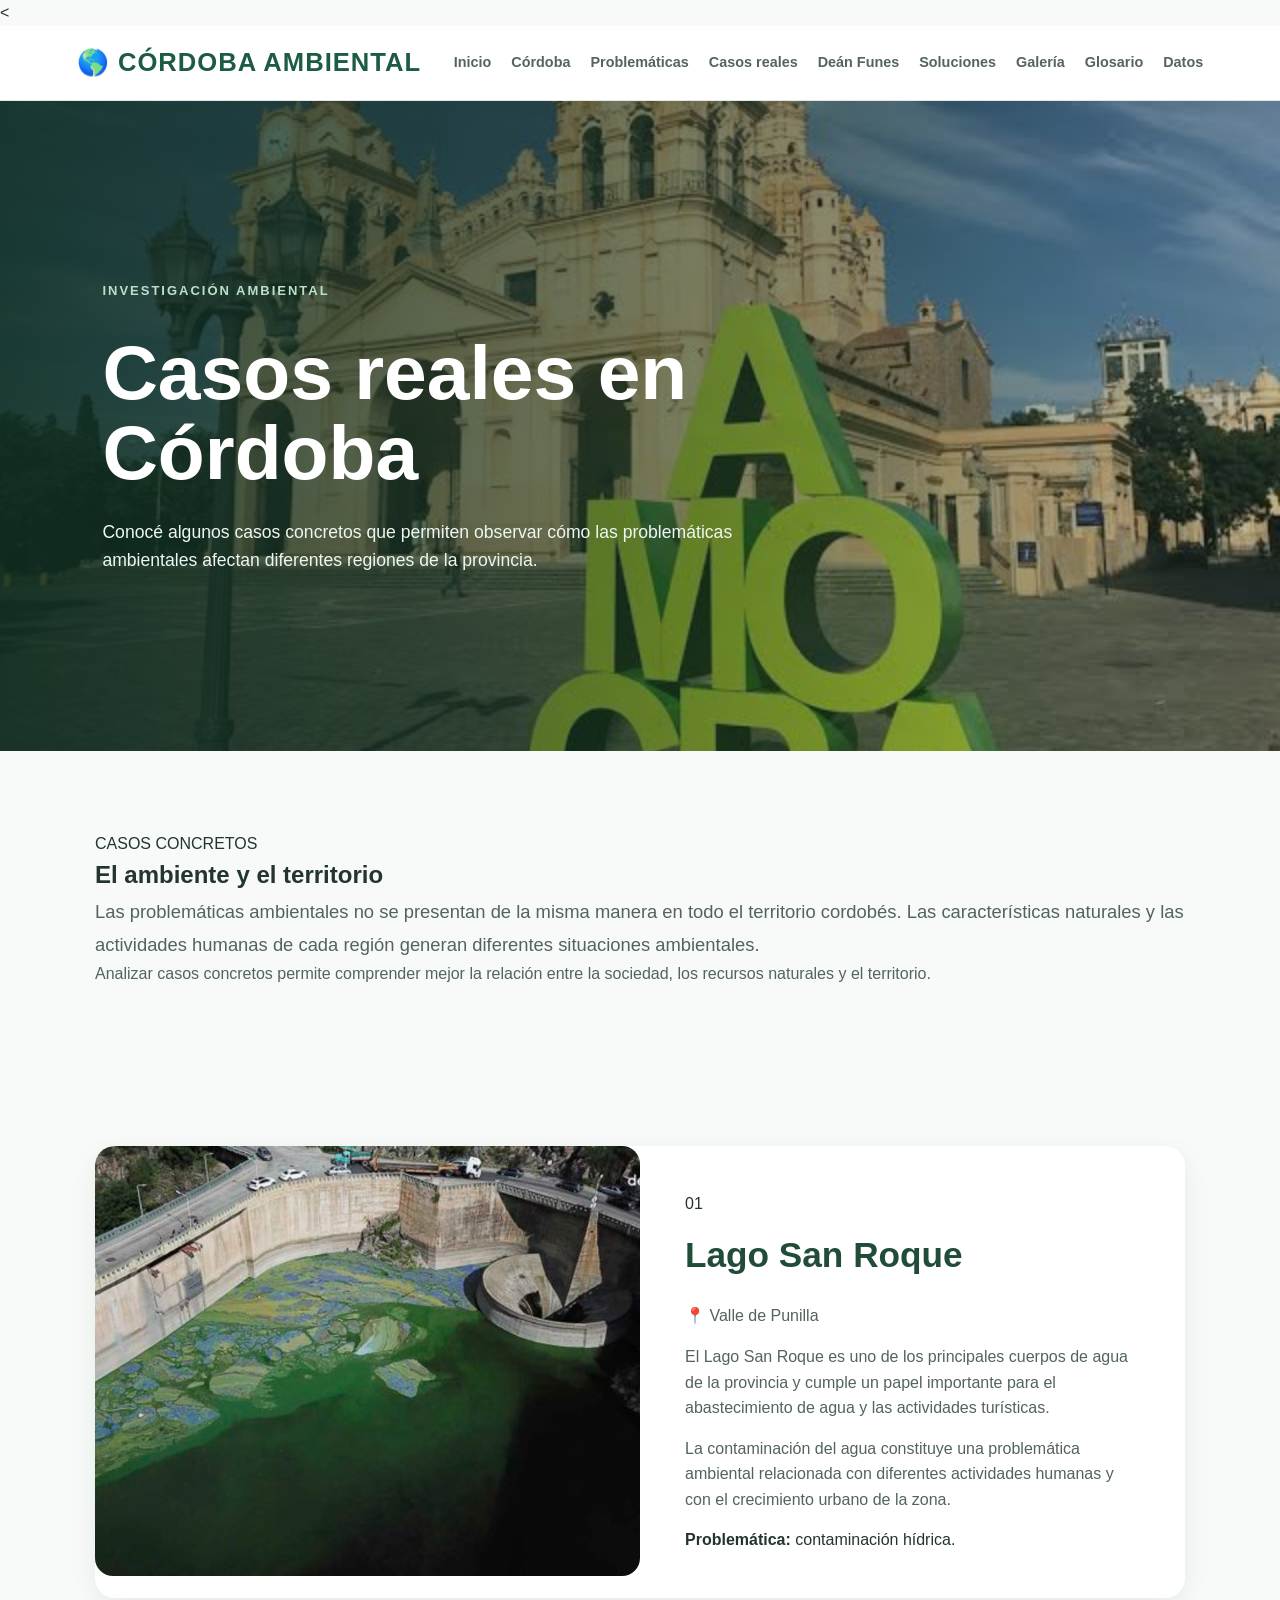
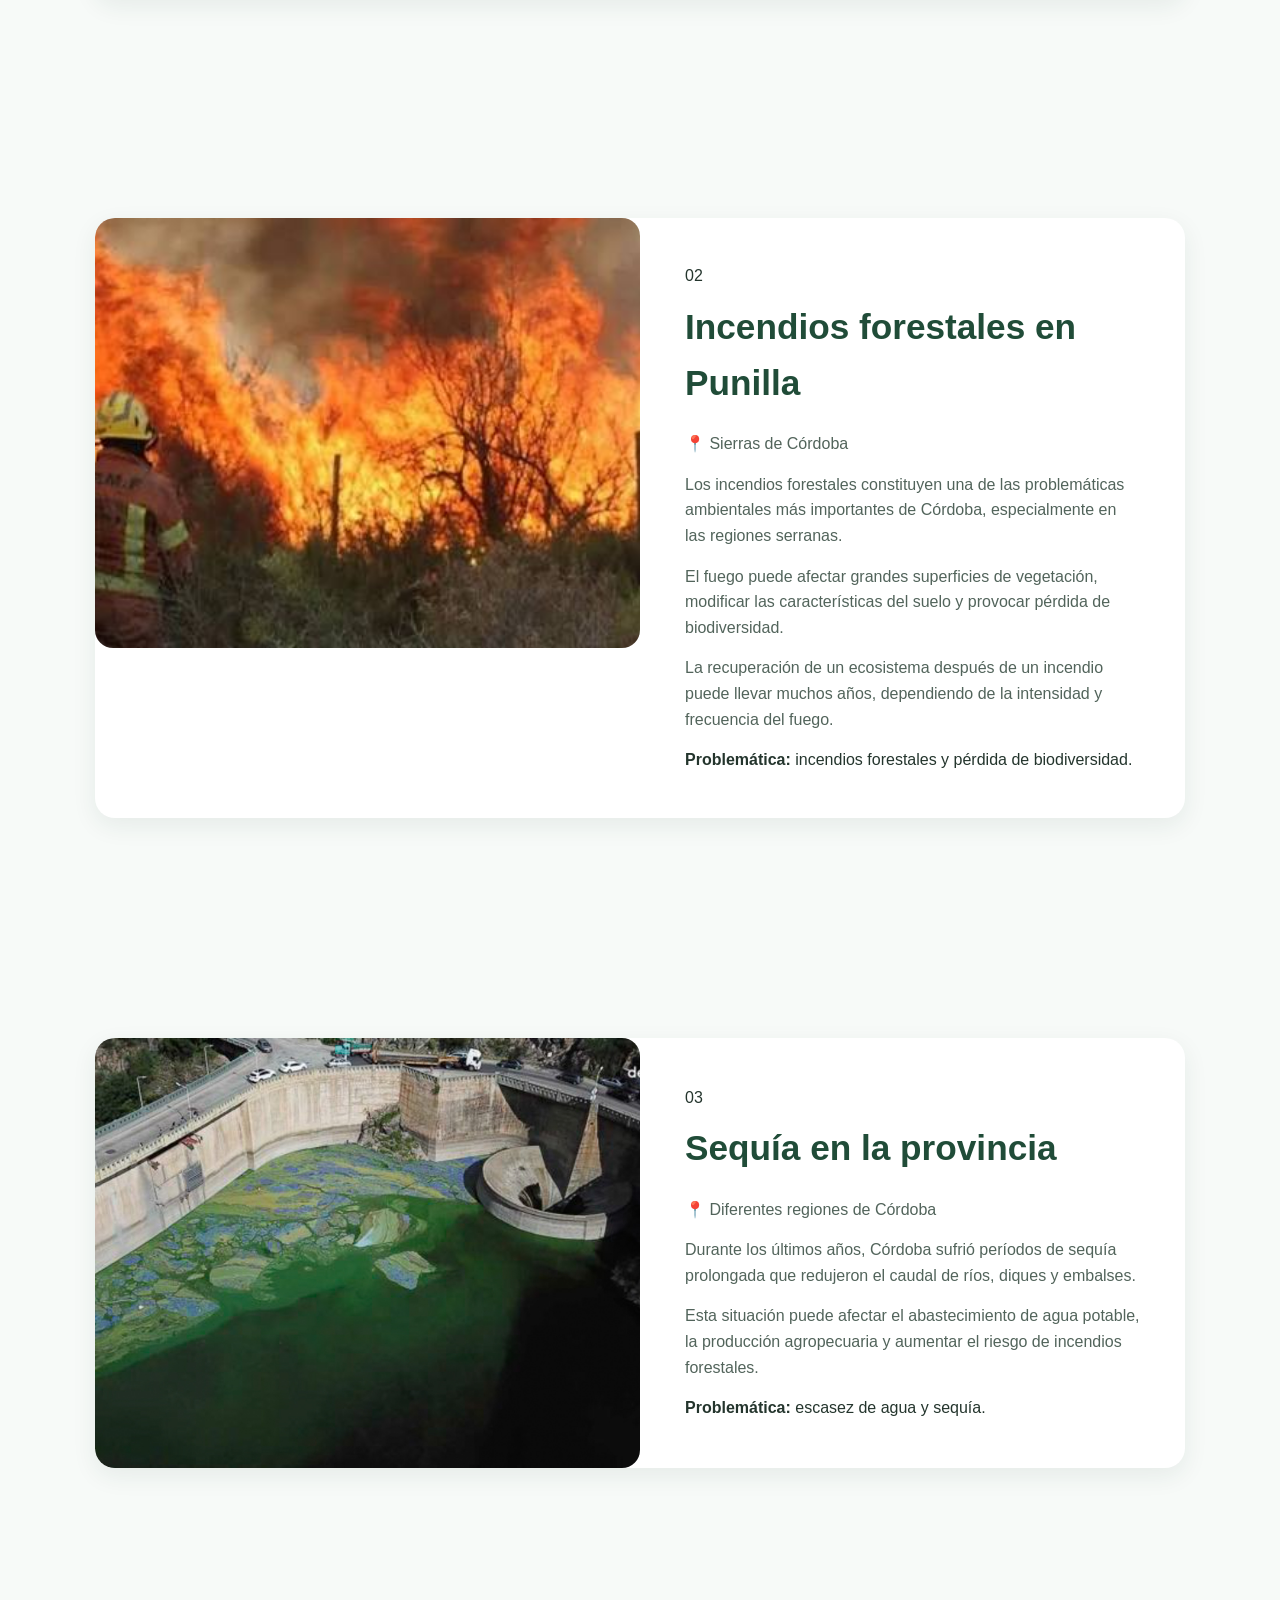
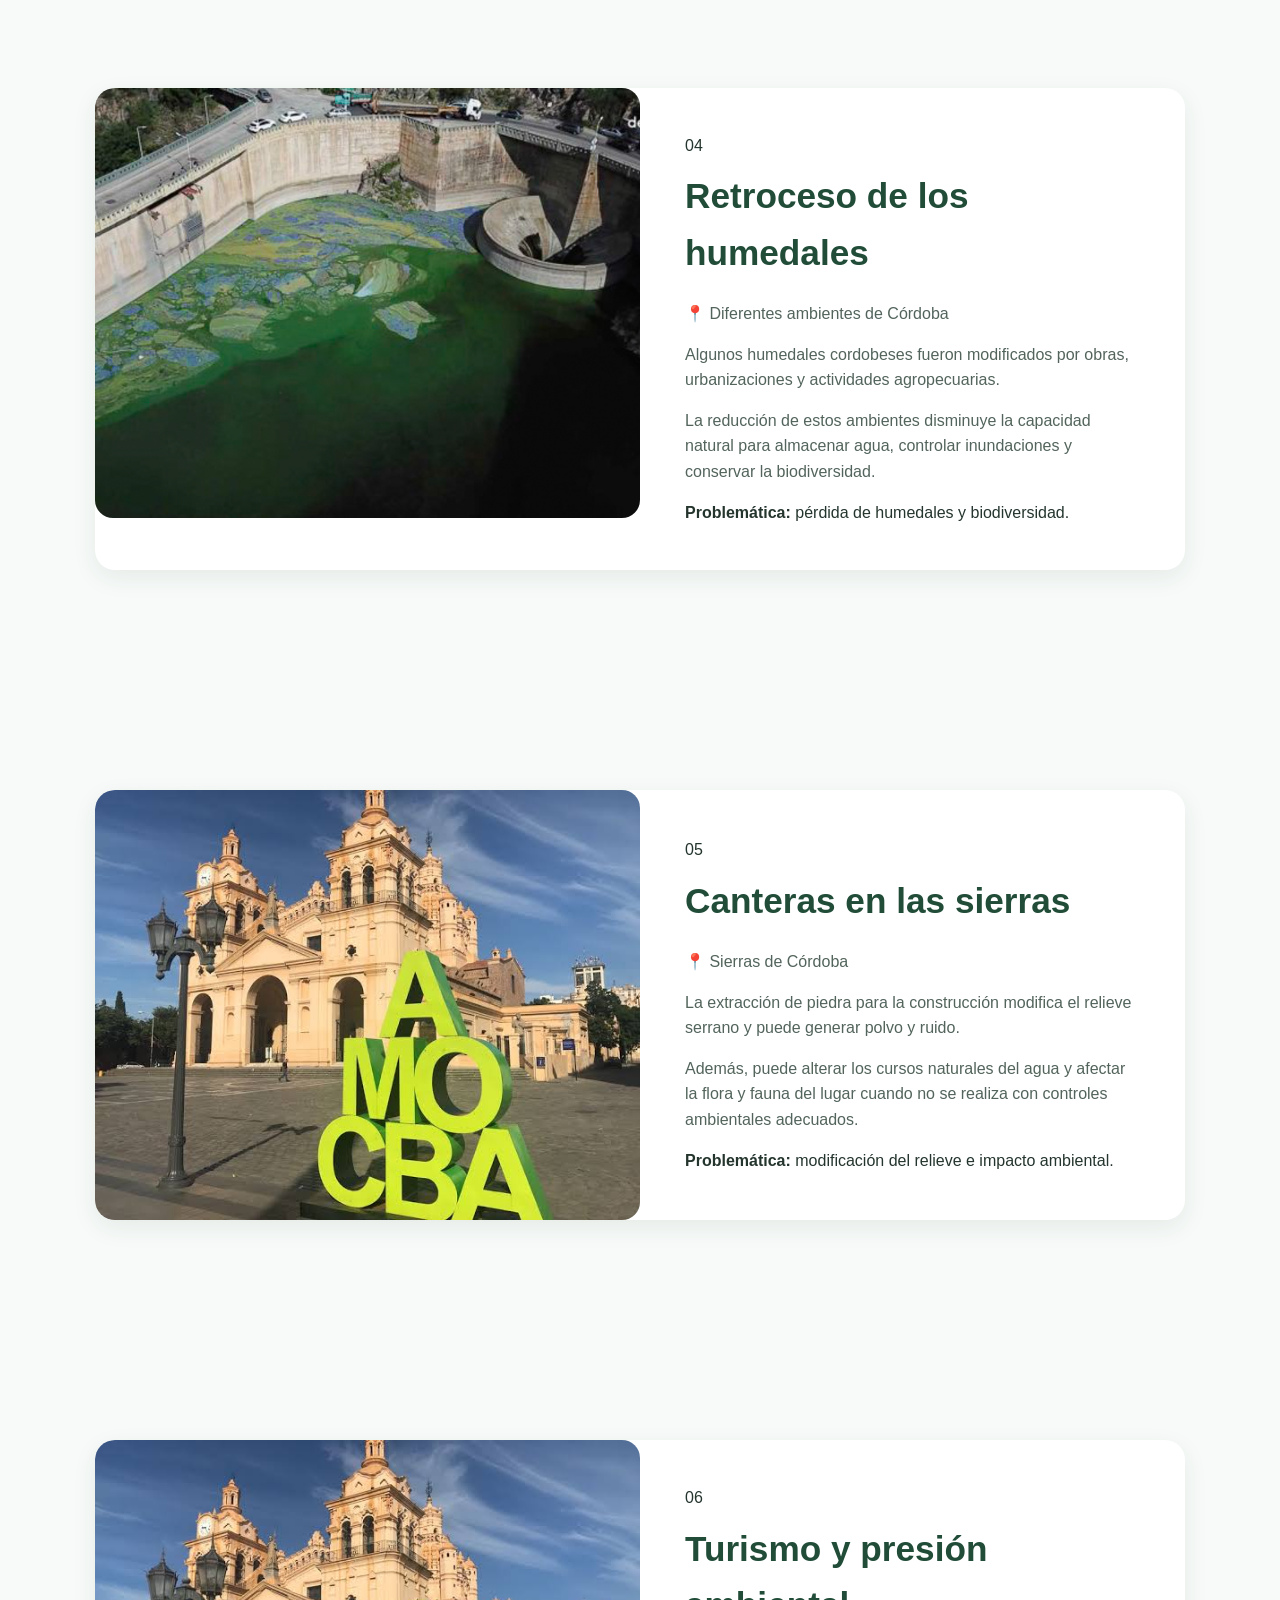
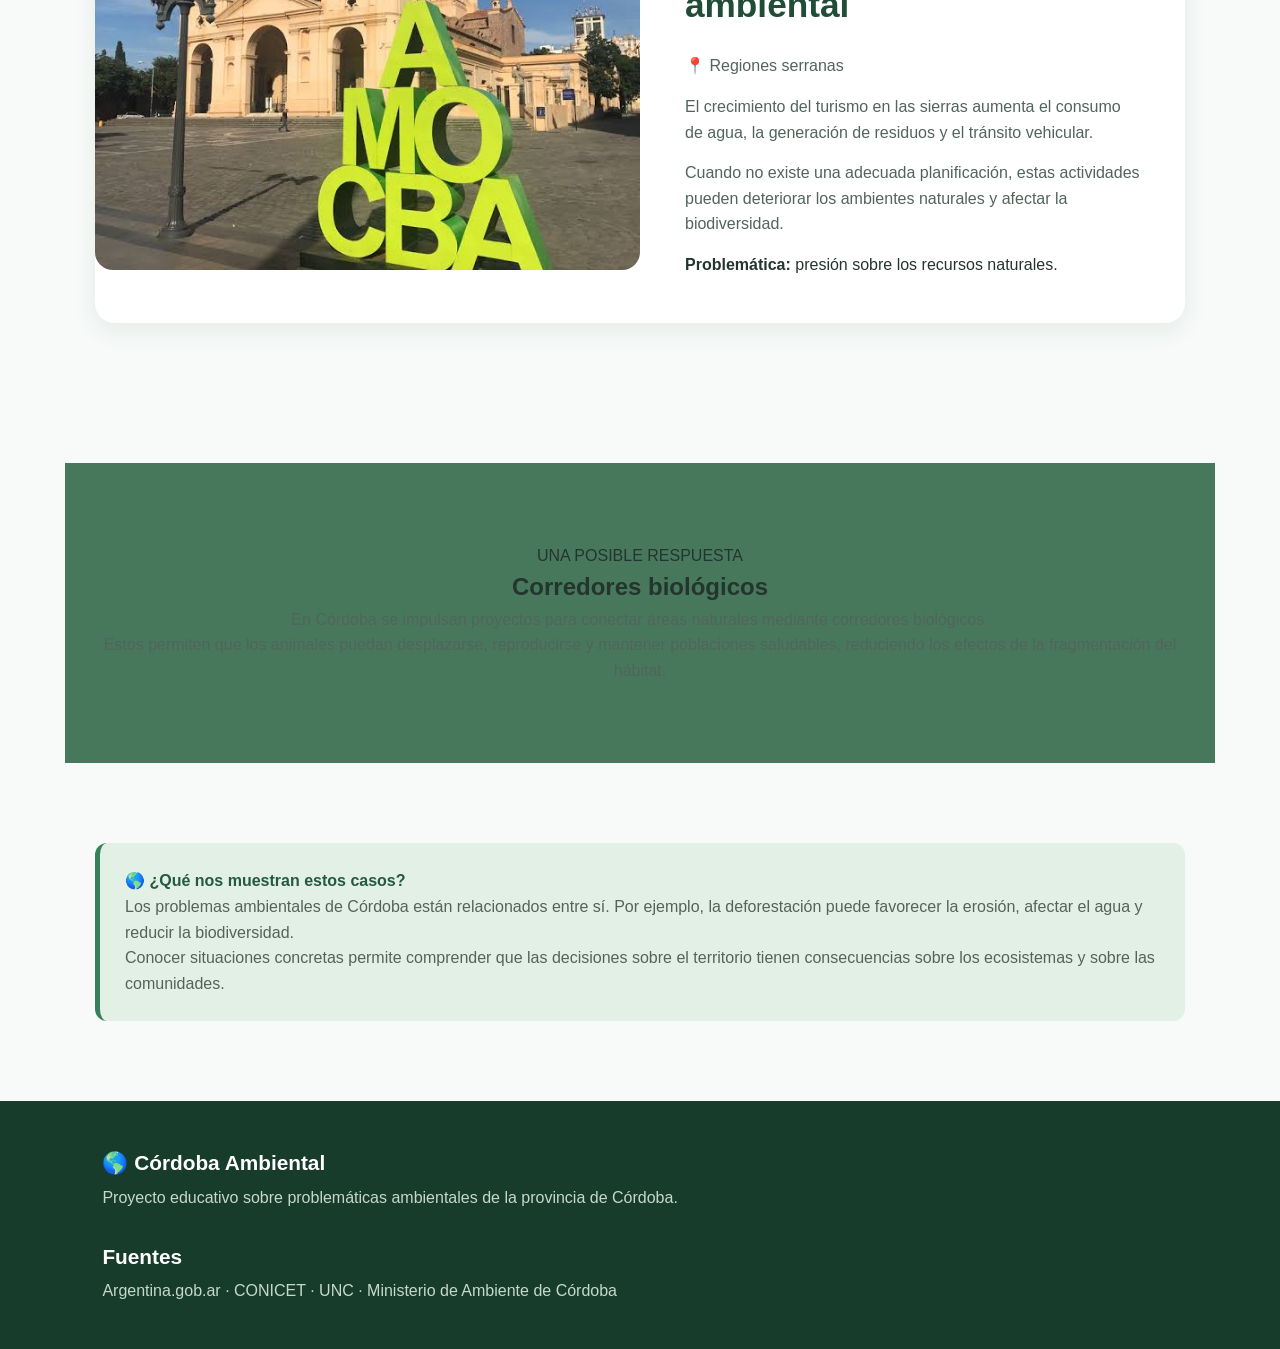
==== commit aabbe533: "Entrega final pagina de geografia" ====
--- a/casos.html
+++ b/casos.html
@@ -14,26 +14,36 @@
 
     <!-- ================= HEADER ================= -->
 
-    <header class="header">
-
-        <div class="logo">
-            <a href="index.html">🌎 CÓRDOBA AMBIENTAL</a>
-        </div>
-
-        <nav class="nav">
-            <a href="index.html">Inicio</a>
-            <a href="cordoba.html">Córdoba</a>
-            <a href="problematicas.html">Problemáticas</a>
-            <a href="casos.html">Casos reales</a>
-            <a href="dean-funes.html">Deán Funes</a>
-            <a href="soluciones.html">Soluciones</a>
-            <a href="galeria.html">Galería</a>
-            <a href="glosario.html">Glosario</a>
-        </nav>
-
-    </header>
-
-
+ <<header class="header">
+
+    <div class="logo">
+        <a href="index.html">🌎 CÓRDOBA AMBIENTAL</a>
+    </div>
+
+    <!-- Botón del menú -->
+    <input type="checkbox" id="menu-toggle">
+
+    <label for="menu-toggle" class="menu-icon">
+        ☰
+    </label>
+
+    <!-- Menú -->
+    <nav class="nav">
+
+        <a href="index.html">Inicio</a>
+        <a href="cordoba.html">Córdoba</a>
+        <a href="problematicas.html">Problemáticas</a>
+        <a href="casos.html">Casos reales</a>
+        <a href="dean-funes.html">Deán Funes</a>
+        <a href="soluciones.html">Soluciones</a>
+        <a href="galeria.html">Galería</a>
+        <a href="glosario.html">Glosario</a>
+        <a href="datos.html">Datos</a>
+
+    </nav>
+
+</header>
+</header>
     <!-- ================= HERO ================= -->
 
     <section class="hero">
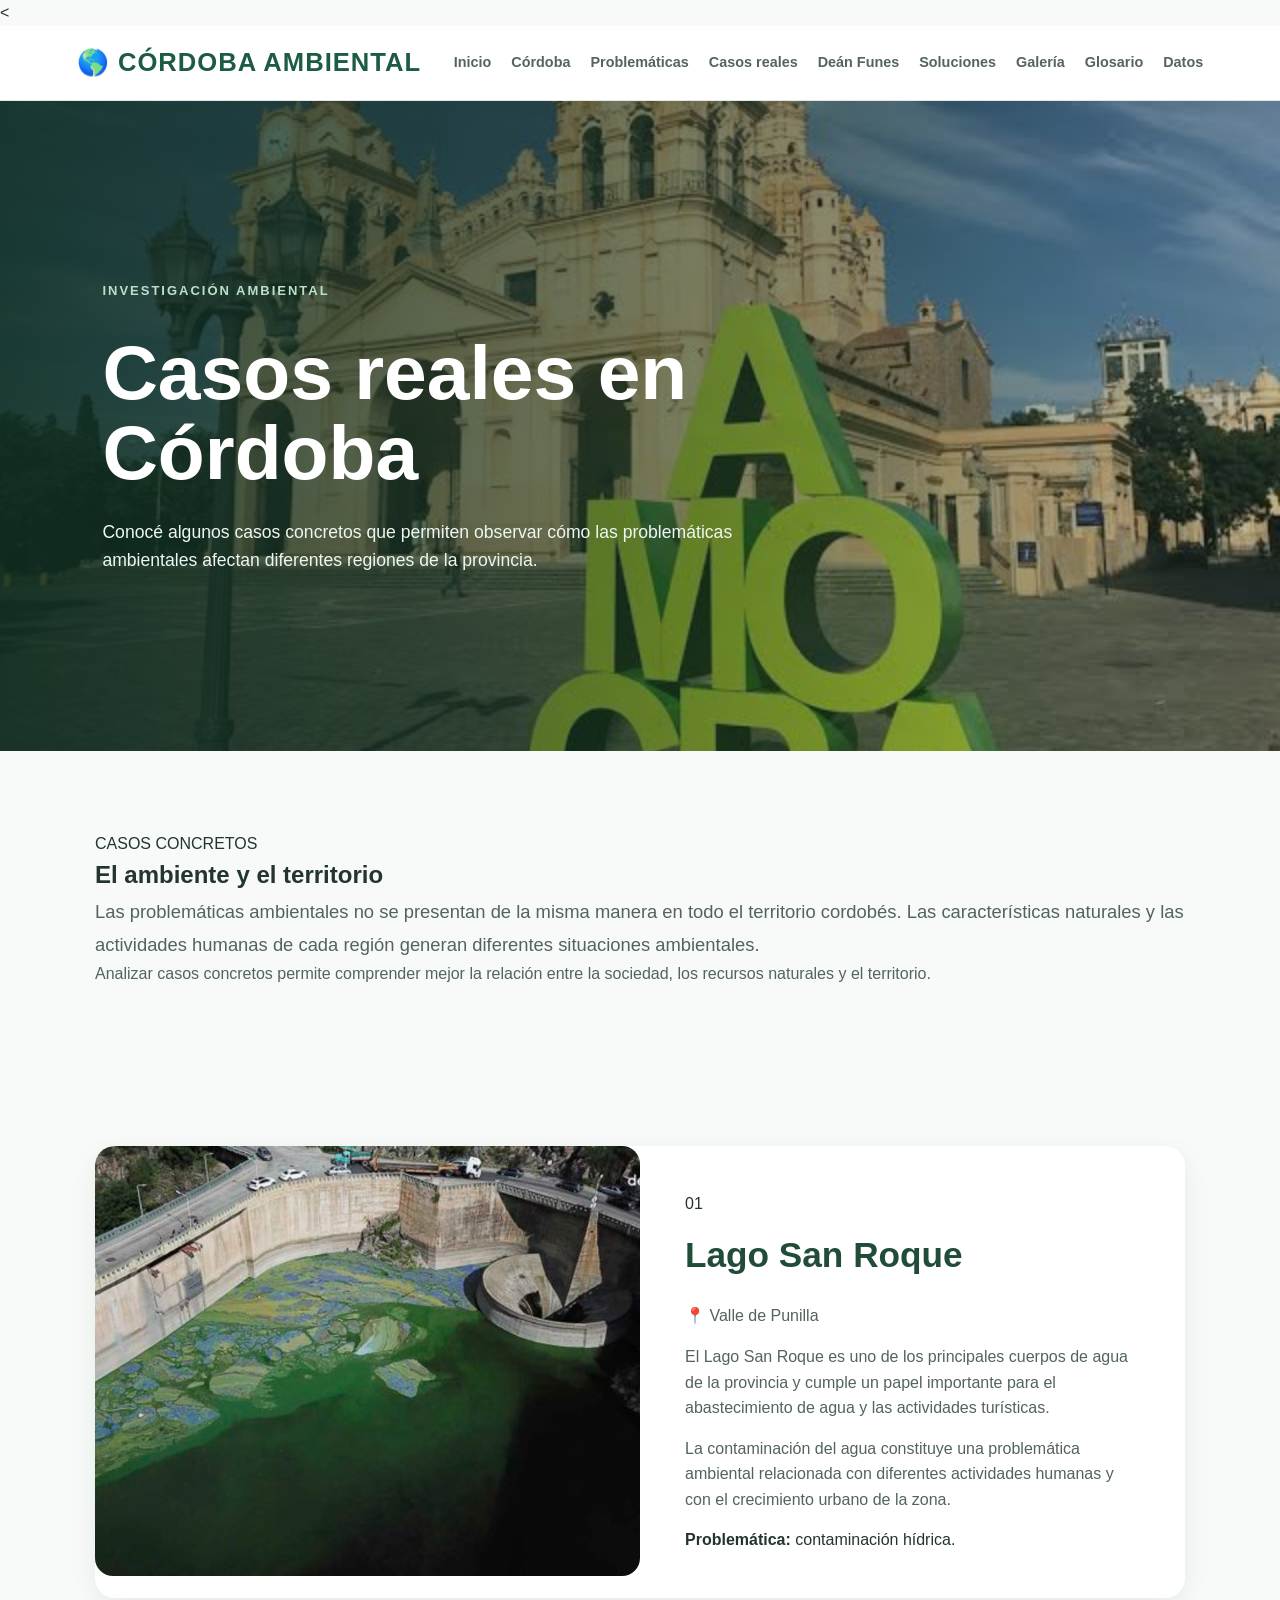
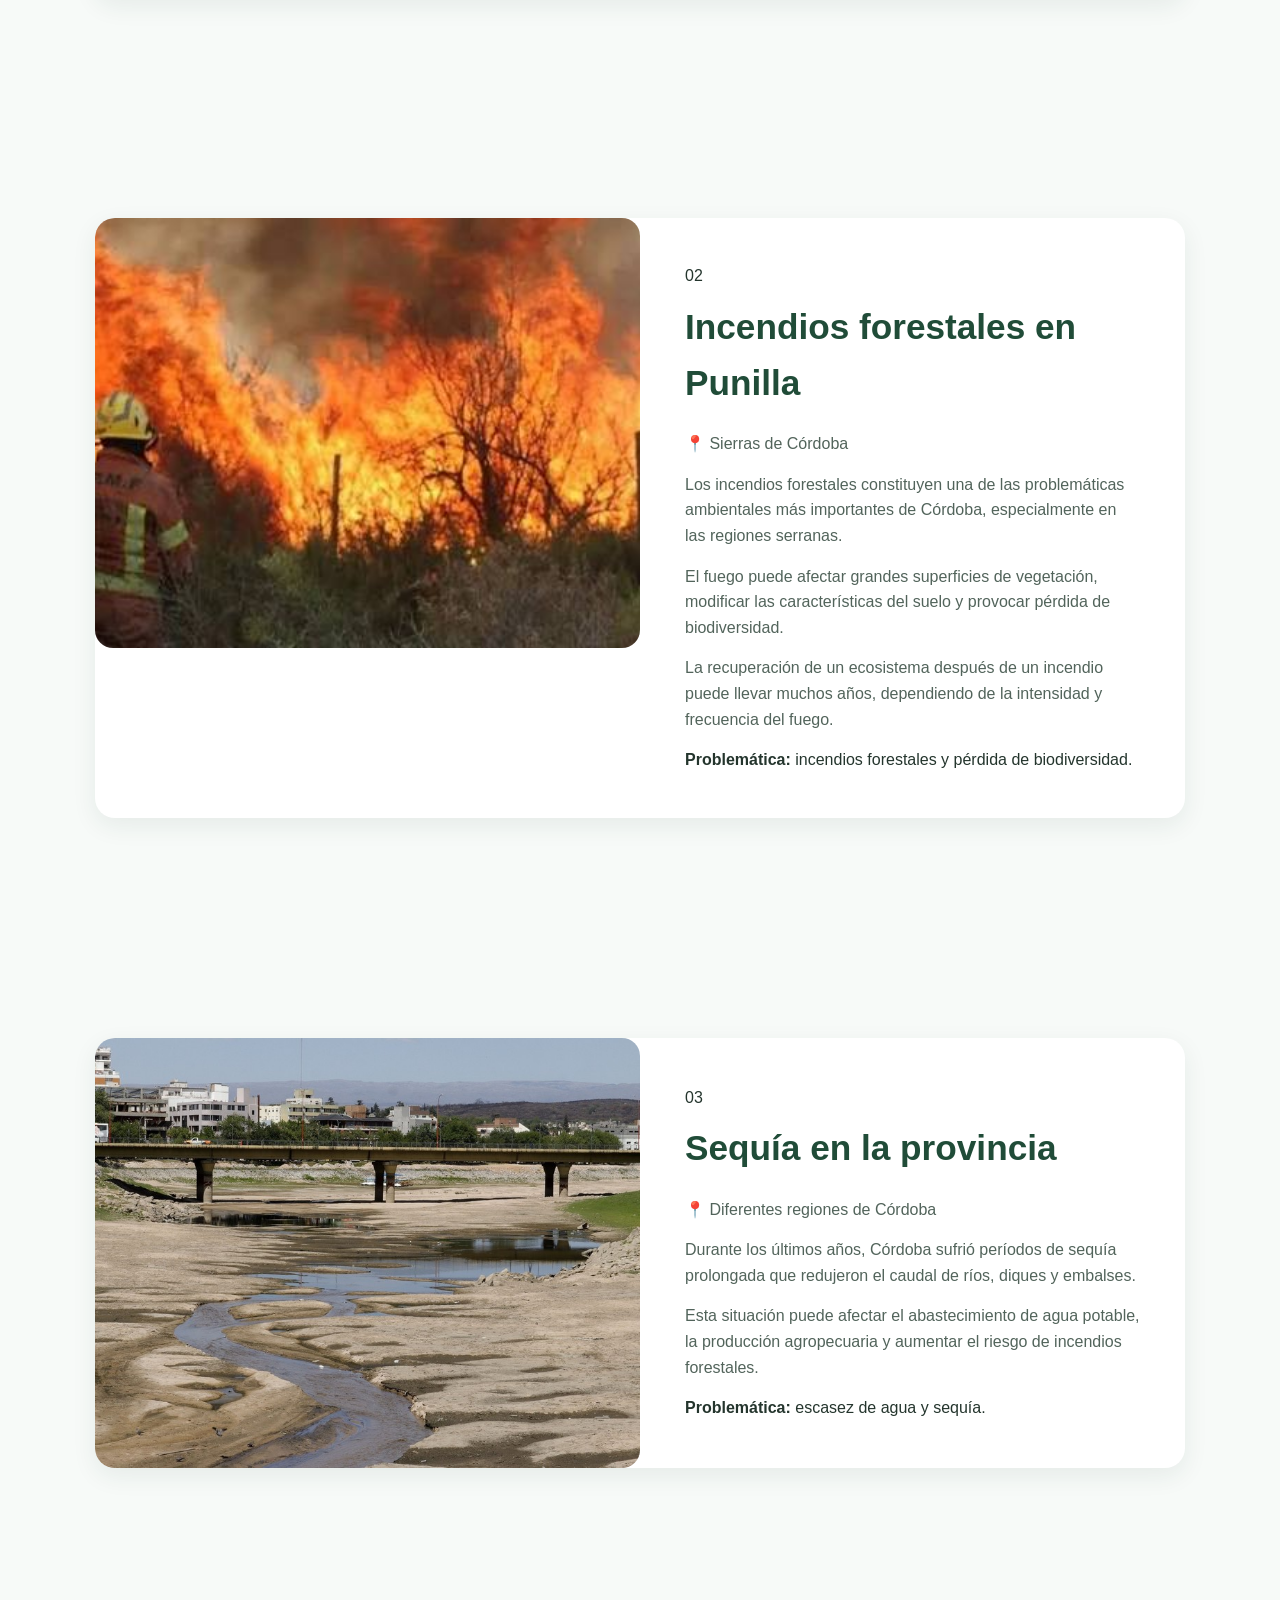
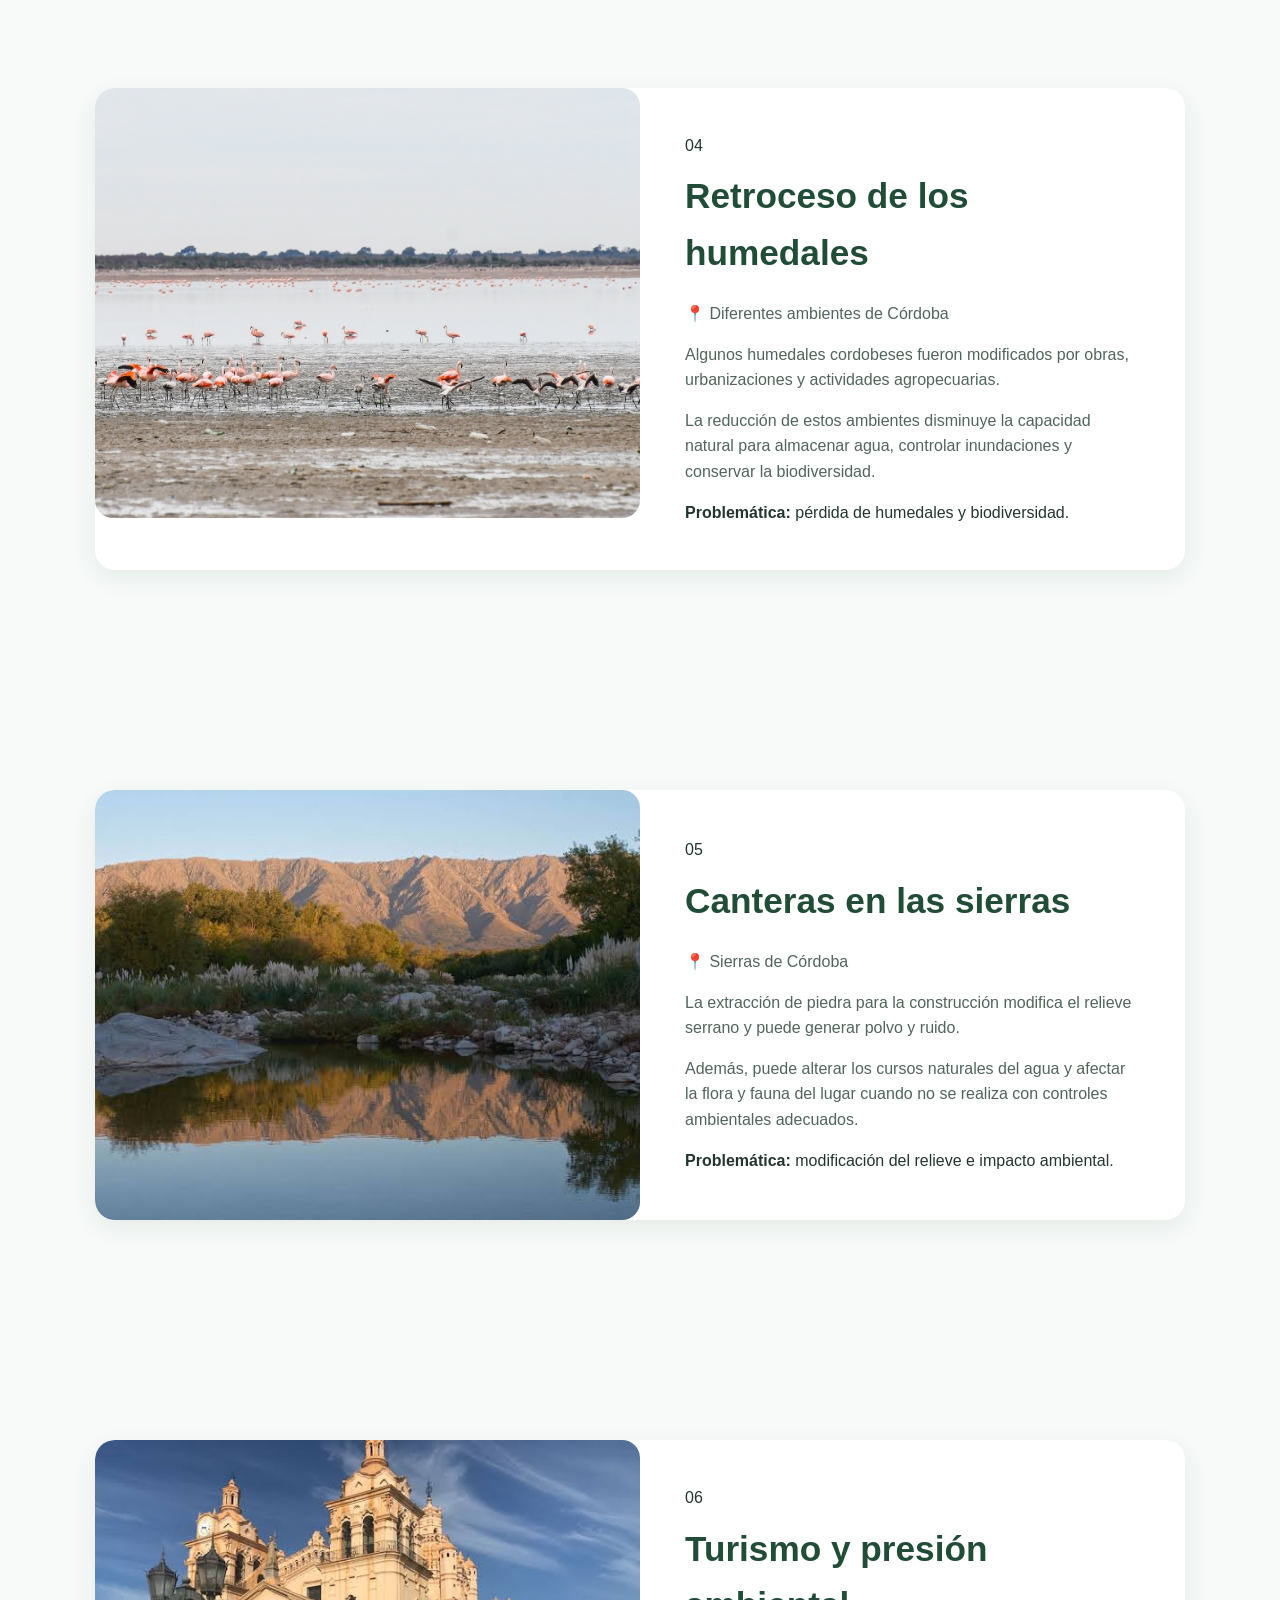
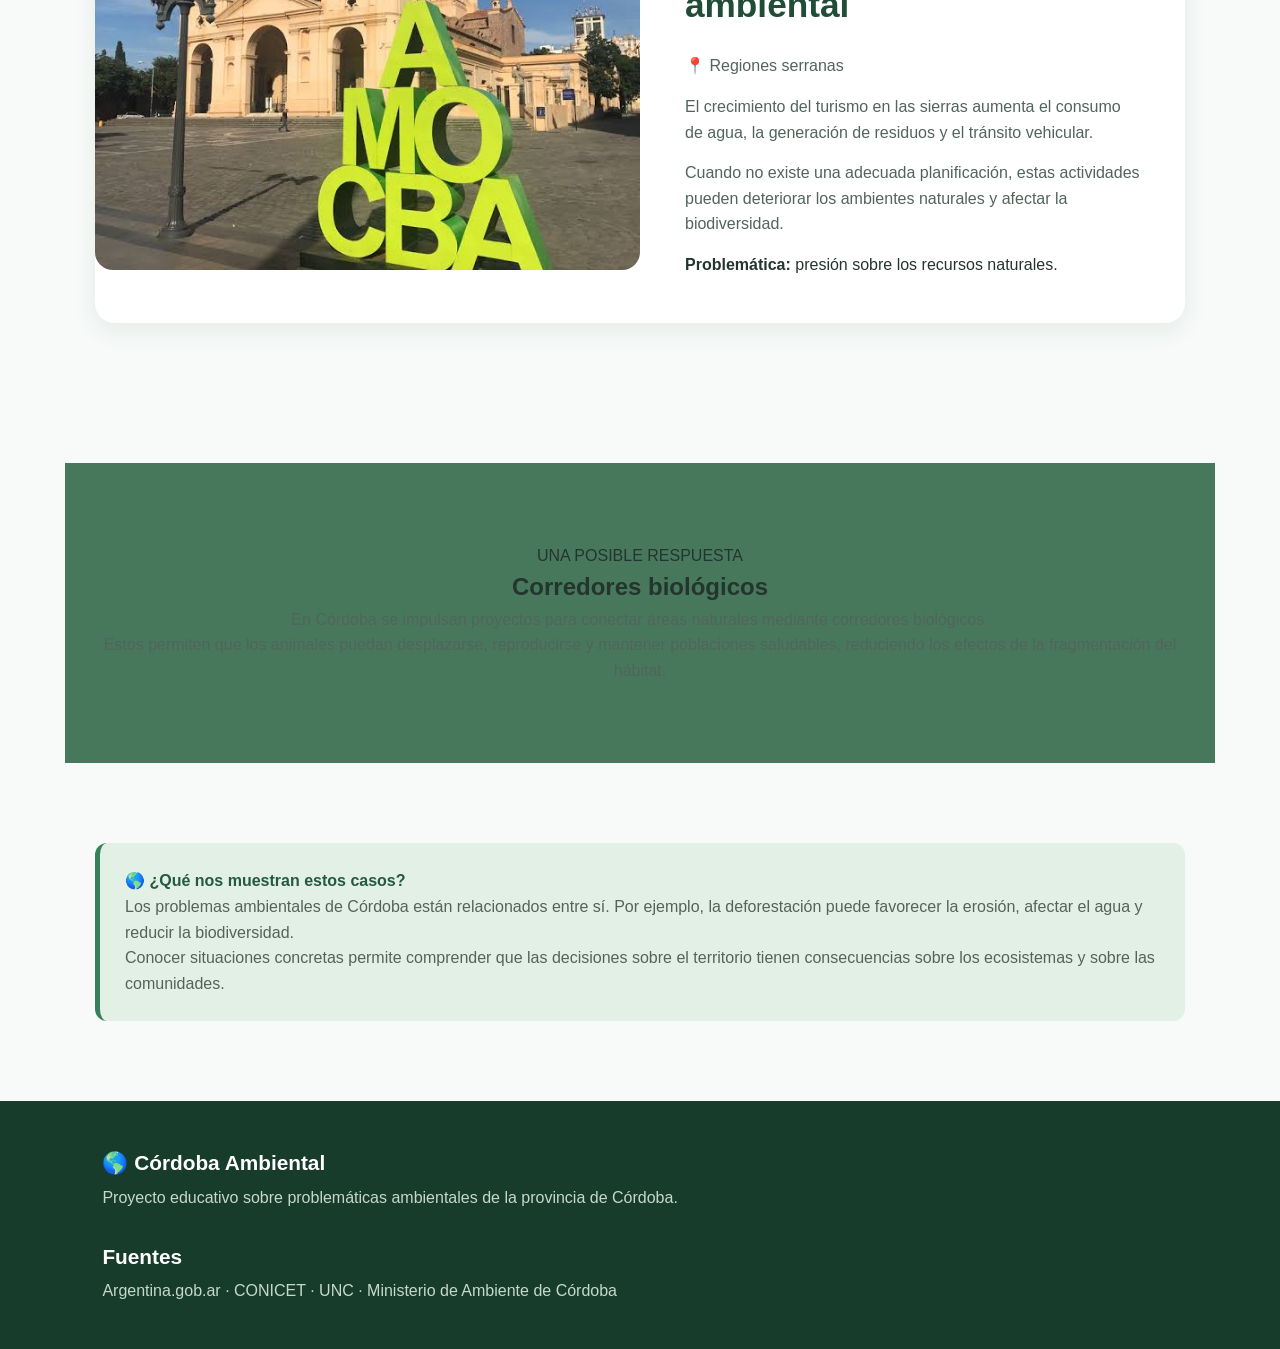
==== commit 4f06662e: "trabajo finalizado lcdl" ====
--- a/casos.html
+++ b/casos.html
@@ -213,7 +213,7 @@
 
                     <div class="caso-imagen">
 
-                        <img src="img/agua.jpg"
+                        <img src="img/cordoba-agua.jpg"
                             alt="Recursos hídricos de Córdoba">
 
                     </div>
@@ -264,7 +264,7 @@
 
                     <div class="caso-imagen">
 
-                        <img src="img/agua.jpg"
+                        <img src="img/cordoba-humedales.jpg"
                             alt="Ambiente acuático y humedales">
 
                     </div>
@@ -315,7 +315,7 @@
 
                     <div class="caso-imagen">
 
-                        <img src="img/cordoba.jpeg"
+                        <img src="img/cordoba-sierras.jpeg"
                             alt="Paisaje serrano de Córdoba">
 
                     </div>
